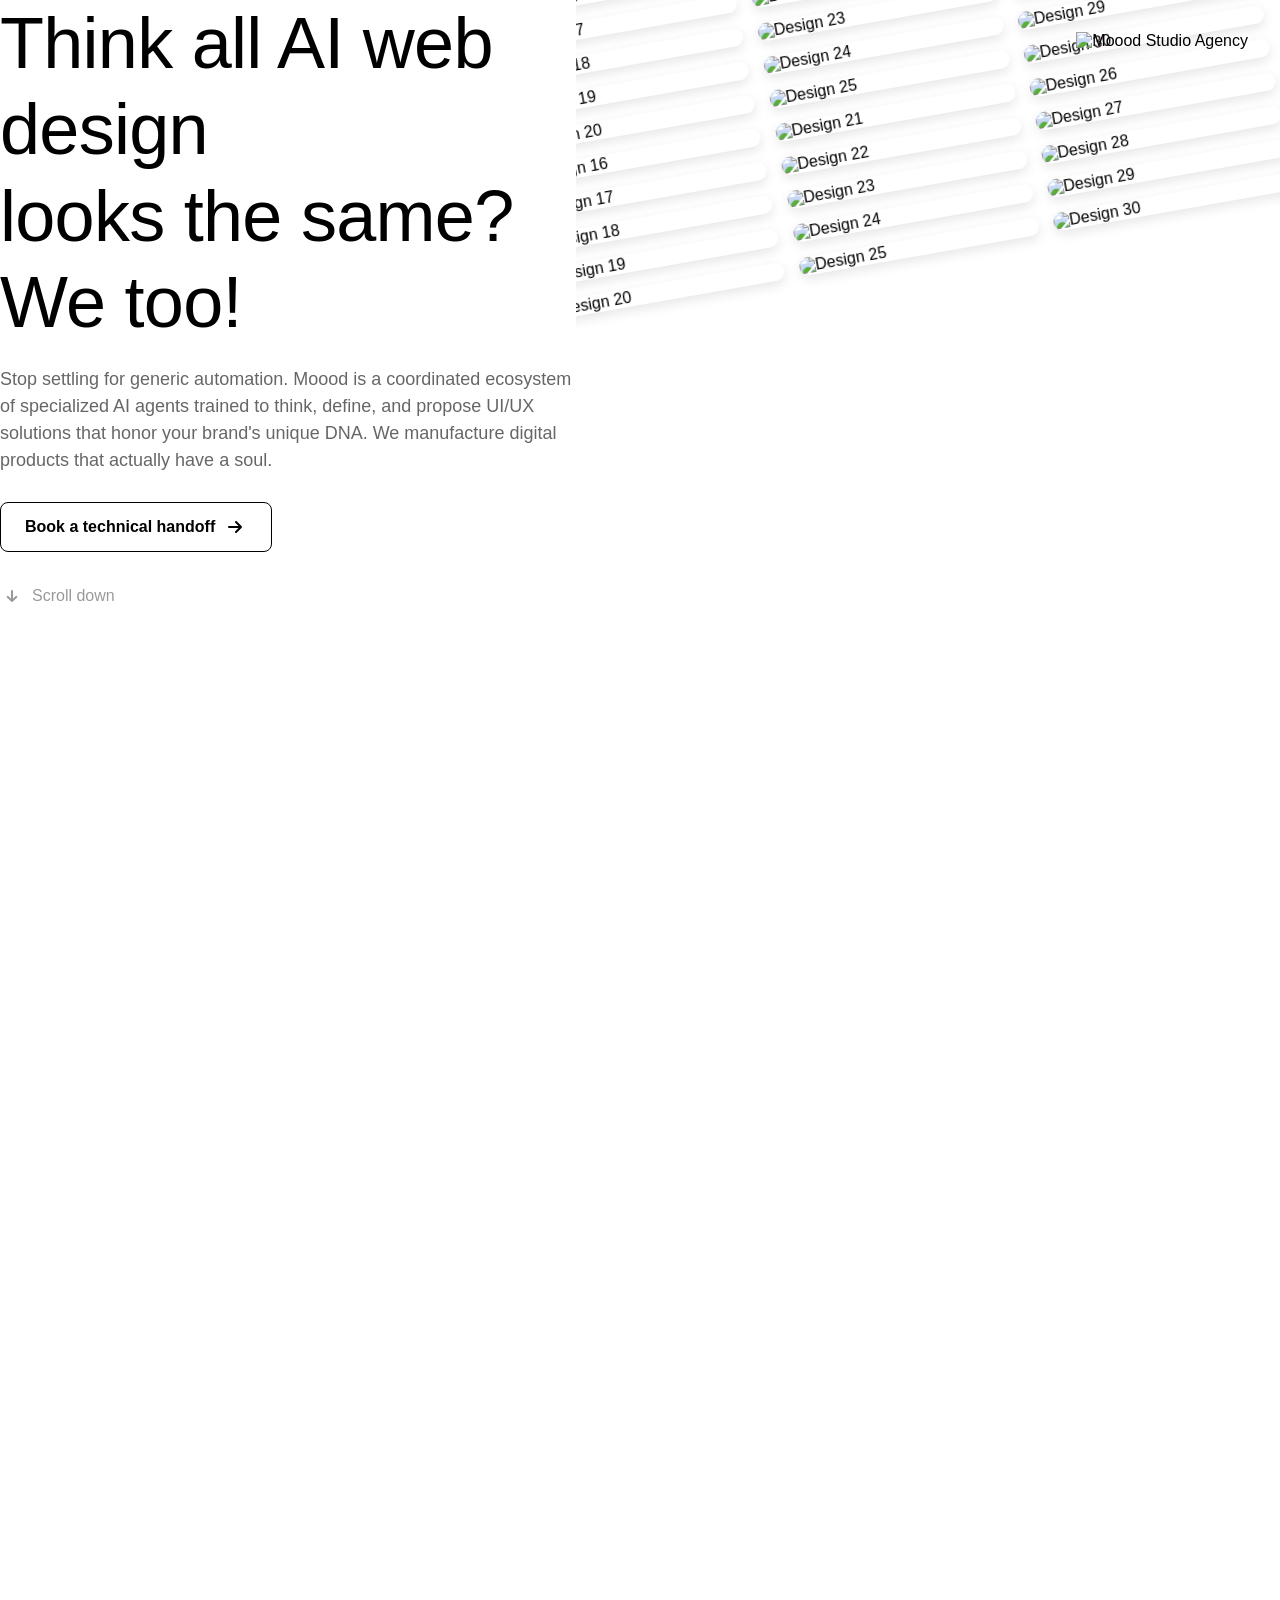
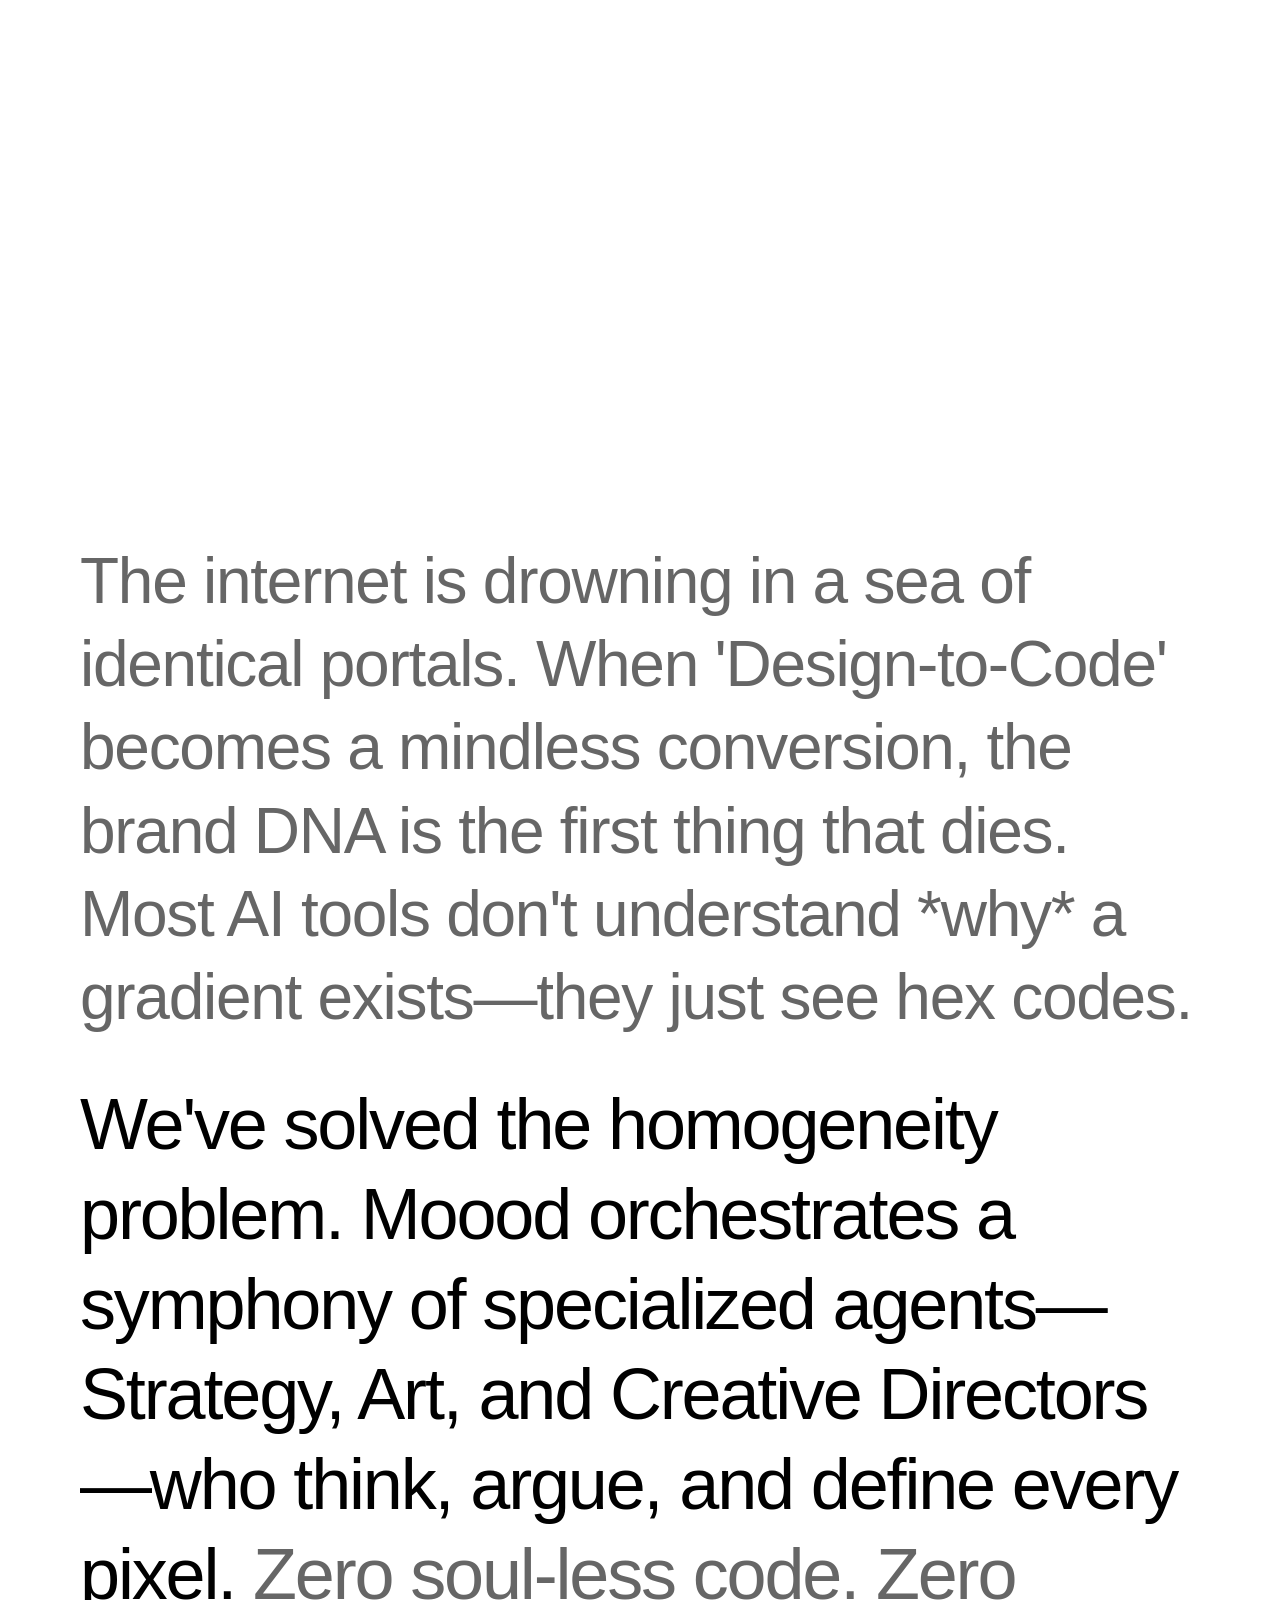
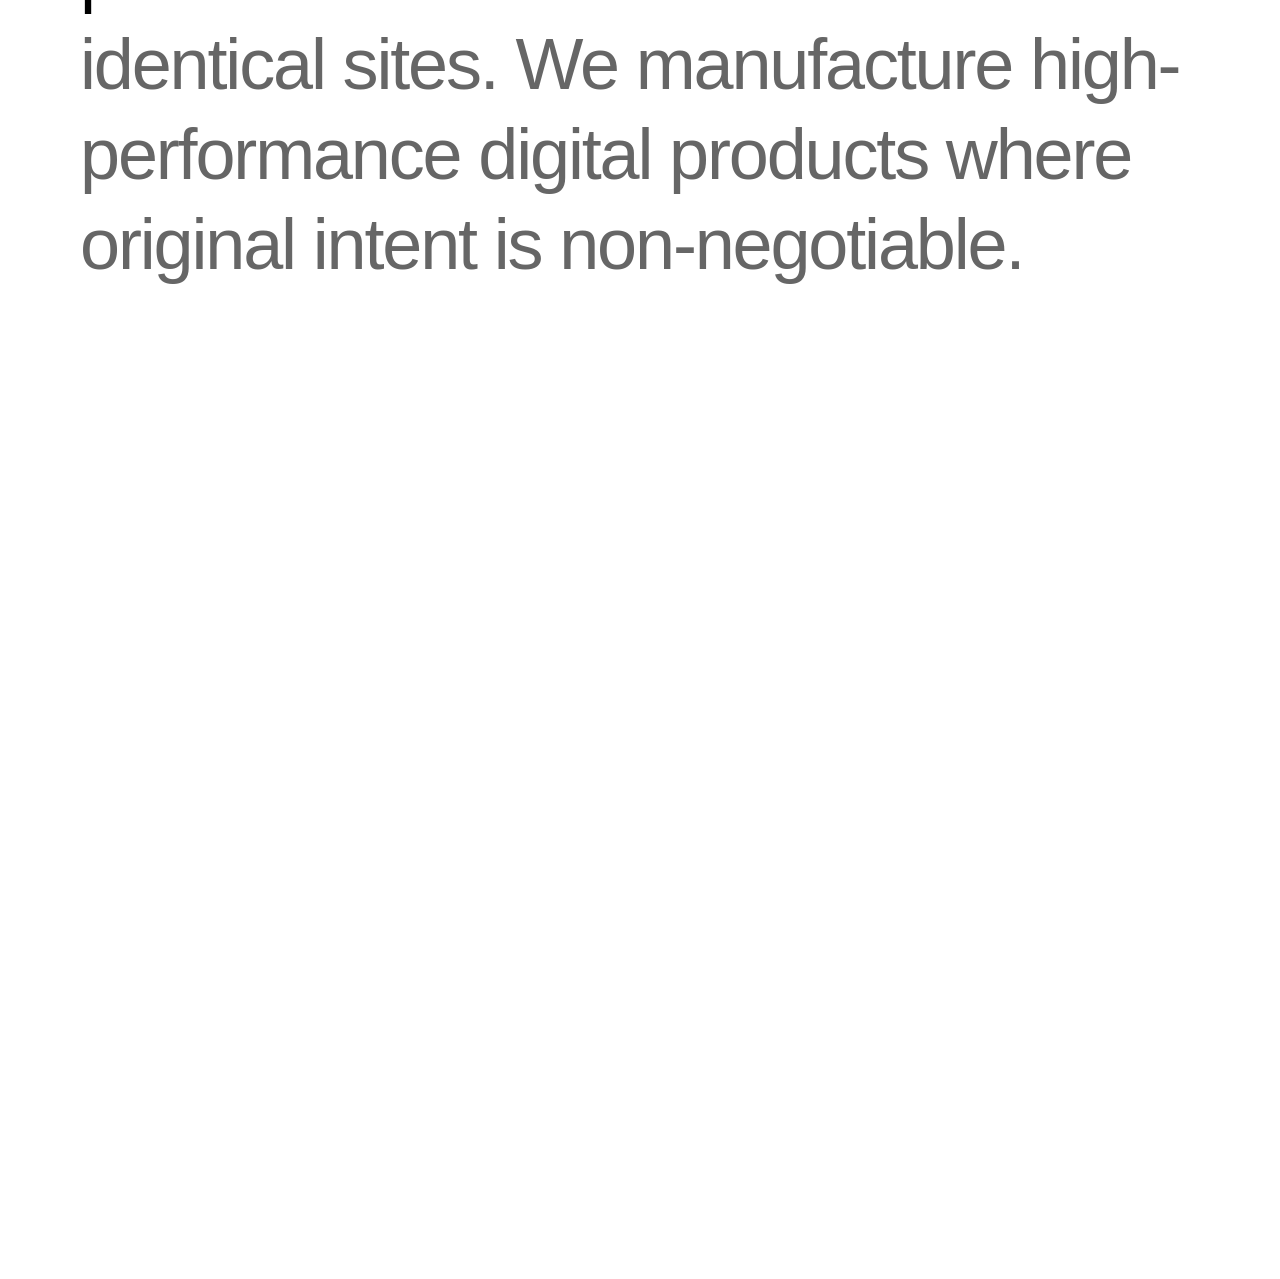
==== index.html @ 8c331377 "feat: implement 'Soul vs Clone' narrative ecosystem across landing and handoff guide" ====
<!DOCTYPE html>
<!-- v1.0.1 -->
<html lang="en">

<head>
    <meta charset="UTF-8">
    <meta name="viewport" content="width=device-width, initial-scale=1.0">
    <title>Moood Studio | Intent-Driven AI Agency & High-Fidelity Manufacturing</title>
    <meta name="description"
        content="Moood is a coordinated ecosystem of AI agents trained to think, define, and propose UI/UX solutions that honor your brand's unique DNA. We manufacture high-performance web products with cognitive precision.">
    <link rel="stylesheet" href="style.css">
    <link rel="stylesheet" href="how-it-works.css">
</head>

<body>
    <div class="hero-container">
        <!-- Left Column: Animated Masonry -->
        <div class="masonry-wrapper">
            <div class="masonry-container" id="masonryContainer">
                <!-- Column 1 - Moves UP -->
                <div class="masonry-column" data-direction="up"><img src="images/masonry/01.webp" alt="Design 1"><img
                        src="images/masonry/02.webp" alt="Design 2"><img src="images/masonry/03.webp"
                        alt="Design 3"><img src="images/masonry/04.webp" alt="Design 4"><img
                        src="images/masonry/05.webp" alt="Design 5"></div>

                <!-- Column 2 - Moves DOWN -->
                <div class="masonry-column" data-direction="down"><img src="images/masonry/06.webp" alt="Design 6"><img
                        src="images/masonry/07.webp" alt="Design 7"><img src="images/masonry/08.webp"
                        alt="Design 8"><img src="images/masonry/09.webp" alt="Design 9"><img
                        src="images/masonry/10.webp" alt="Design 10"></div>

                <!-- Column 3 - Moves UP -->
                <div class="masonry-column" data-direction="up"><img src="images/masonry/11.webp" alt="Design 11"><img
                        src="images/masonry/12.webp" alt="Design 12"><img src="images/masonry/13.webp"
                        alt="Design 13"><img src="images/masonry/14.webp" alt="Design 14"><img
                        src="images/masonry/15.webp" alt="Design 15"></div>

                <!-- Column 4 - Moves DOWN -->
                <div class="masonry-column" data-direction="down"><img src="images/masonry/16.webp" alt="Design 16"><img
                        src="images/masonry/17.webp" alt="Design 17"><img src="images/masonry/18.webp"
                        alt="Design 18"><img src="images/masonry/19.webp" alt="Design 19"><img
                        src="images/masonry/20.webp" alt="Design 20"></div>

                <!-- Column 5 - Moves UP -->
                <div class="masonry-column" data-direction="up"><img src="images/masonry/21.webp" alt="Design 21"><img
                        src="images/masonry/22.webp" alt="Design 22"><img src="images/masonry/23.webp"
                        alt="Design 23"><img src="images/masonry/24.webp" alt="Design 24"><img
                        src="images/masonry/25.webp" alt="Design 25"></div>

                <!-- Column 6 - Moves DOWN -->
                <div class="masonry-column" data-direction="down"><img src="images/masonry/26.webp" alt="Design 26"><img
                        src="images/masonry/27.webp" alt="Design 27"><img src="images/masonry/28.webp"
                        alt="Design 28"><img src="images/masonry/29.webp" alt="Design 29"><img
                        src="images/masonry/30.webp" alt="Design 30"></div>
            </div>

            <!-- White gradient overlay - fades masonry to white as it scrolls down -->
            <div class="masonry-gradient-overlay"></div>
        </div>

        <!-- Right Column: Content -->
        <div class="content-wrapper" id="contentWrapper">
            <div class="content">
                <h1 class="headline">
                    Think all AI web design <br>
                    looks the same? We too!
                </h1>

                <p class="description">
                    Stop settling for generic automation. Moood is a coordinated ecosystem of specialized AI agents
                    trained to think, define, and propose UI/UX solutions that honor your brand's unique DNA.
                    We manufacture digital products that actually have a soul.
                </p>

                <button class="cta-button" onclick="window.location.href='Figma-Technical-Handoff-Guide.html'">
                    Book a technical handoff
                    <svg width="24" height="24" viewBox="0 0 24 24" fill="none" xmlns="http://www.w3.org/2000/svg">
                        <path d="M6 12H18M18 12L13 7M18 12L13 17" stroke="black" stroke-width="2" stroke-linecap="round"
                            stroke-linejoin="round" />
                    </svg>
                </button>

                <div class="scroll-down">
                    <svg width="24" height="24" viewBox="0 0 24 24" fill="none" xmlns="http://www.w3.org/2000/svg">
                        <path d="M16.375 12.8333L12 17M12 17L7.625 12.8333M12 17L12 7" stroke="rgba(0,0,0,0.4)"
                            stroke-width="2" stroke-linecap="round" stroke-linejoin="round" />
                    </svg>
                    <span>Scroll down</span>
                </div>
            </div>
        </div>
    </div>

    <!-- logo in top right corner - Outside hero container to maintain visibility -->
    <!-- logo in top right corner - Outside hero container to maintain visibility -->
    <div class="logo">
        <img src="assets/images/moood-logo.svg" alt="Moood Studio Agency" style="height: 48px;">
    </div>

    <!-- Problem Statement Section -->
    <section class="problem-statement">
        <div class="problem-content">
            <p class="problem-text">
                The internet is drowning in a sea of identical portals. When 'Design-to-Code' becomes a mindless
                conversion, the brand DNA is the first thing that dies. Most AI tools don't understand *why*
                a gradient exists—they just see hex codes.
            </p>

            <div class="solution-text">
                <span class="emphasis-black">We've solved the homogeneity problem.</span>
                <span class="emphasis-black">Moood orchestrates a symphony of specialized agents—Strategy, Art,
                    and Creative Directors—who think, argue, and define every pixel.</span>
                <span class="emphasis-gray">Zero soul-less code. Zero identical sites. We manufacture high-performance
                    digital products where original intent is non-negotiable.</span>
            </div>
        </div>
    </section>



    <!-- Fixed Background Container (CTA + Footer) -->
    <div class="fixed-background">
        <!-- CTA Section -->
        <section class="cta-section">
            <div class="cta-masonry-wrapper">
                <div class="cta-masonry-container" id="ctaMasonryContainer">
                    <!-- Masonry columns (same as before) -->
                    <div class="cta-masonry-column" data-direction="up">
                        <img src="images/masonry/01.webp" alt="Design 1">
                        <img src="images/masonry/02.webp" alt="Design 2">
                        <img src="images/masonry/03.webp" alt="Design 3">
                        <img src="images/masonry/04.webp" alt="Design 4">
                        <img src="images/masonry/05.webp" alt="Design 5">
                        <img src="images/masonry/01.webp" alt="Design 1">
                        <img src="images/masonry/02.webp" alt="Design 2">
                        <img src="images/masonry/03.webp" alt="Design 3">
                        <img src="images/masonry/04.webp" alt="Design 4">
                        <img src="images/masonry/05.webp" alt="Design 5">
                    </div>
                    <div class="cta-masonry-column" data-direction="down">
                        <img src="images/masonry/06.webp" alt="Design 6">
                        <img src="images/masonry/07.webp" alt="Design 7">
                        <img src="images/masonry/08.webp" alt="Design 8">
                        <img src="images/masonry/09.webp" alt="Design 9">
                        <img src="images/masonry/10.webp" alt="Design 10">
                        <img src="images/masonry/06.webp" alt="Design 6">
                        <img src="images/masonry/07.webp" alt="Design 7">
                        <img src="images/masonry/08.webp" alt="Design 8">
                        <img src="images/masonry/09.webp" alt="Design 9">
                        <img src="images/masonry/10.webp" alt="Design 10">
                    </div>
                    <div class="cta-masonry-column" data-direction="up">
                        <img src="images/masonry/11.webp" alt="Design 11">
                        <img src="images/masonry/12.webp" alt="Design 12">
                        <img src="images/masonry/13.webp" alt="Design 13">
                        <img src="images/masonry/14.webp" alt="Design 14">
                        <img src="images/masonry/15.webp" alt="Design 15">
                        <img src="images/masonry/11.webp" alt="Design 11">
                        <img src="images/masonry/12.webp" alt="Design 12">
                        <img src="images/masonry/13.webp" alt="Design 13">
                        <img src="images/masonry/14.webp" alt="Design 14">
                        <img src="images/masonry/15.webp" alt="Design 15">
                    </div>
                    <div class="cta-masonry-column" data-direction="down">
                        <img src="images/masonry/16.webp" alt="Design 16">
                        <img src="images/masonry/17.webp" alt="Design 17">
                        <img src="images/masonry/18.webp" alt="Design 18">
                        <img src="images/masonry/19.webp" alt="Design 19">
                        <img src="images/masonry/20.webp" alt="Design 20">
                    </div>
                    <div class="cta-masonry-column" data-direction="up">
                        <img src="images/masonry/21.webp" alt="Design 21">
                        <img src="images/masonry/22.webp" alt="Design 22">
                        <img src="images/masonry/23.webp" alt="Design 23">
                        <img src="images/masonry/24.webp" alt="Design 24">
                        <img src="images/masonry/25.webp" alt="Design 25">
                    </div>
                    <div class="cta-masonry-column" data-direction="down">
                        <img src="images/masonry/26.webp" alt="Design 26">
                        <img src="images/masonry/27.webp" alt="Design 27">
                        <img src="images/masonry/28.webp" alt="Design 28">
                        <img src="images/masonry/29.webp" alt="Design 29">
                        <img src="images/masonry/30.webp" alt="Design 30">
                    </div>
                </div>
            </div>

            <!-- Centered CTA Content -->
            <div class="cta-content">
                <h2 class="cta-headline">Ready to give your brand a digital soul?</h2>
                <button class="cta-button" onclick="window.location.href='Figma-Technical-Handoff-Guide.html'">
                    Book a technical handoff
                    <svg width="24" height="24" viewBox="0 0 24 24" fill="none" xmlns="http://www.w3.org/2000/svg">
                        <path d="M6 12H18M18 12L13 7M18 12L13 17" stroke="black" stroke-width="2" stroke-linecap="round"
                            stroke-linejoin="round" />
                    </svg>
                </button>
            </div>

            <!-- Copyright and Disclaimer at bottom of CTA section -->
            <div class="cta-footer-text">
                <p class="cta-copyright">Moood Studio Agency® 2026 All Rights Reserved</p>
                <p class="cta-disclaimer">
                    Moood Studio Agency is a technological partner specializing in automated digital handoffs and
                    AI-driven development.
                    The visual content showcased in this masonry section serves as an aesthetic reference of our
                    high-fidelity standards.
                    Moood Studio does not claim ownership of all external visual assets; all rights belong to their
                    original creators.
                </p>
            </div>
        </section>
    </div>

    <script src="script.js"></script>
    <script src="how-it-works.js"></script>
</body>

</html>
---- style.css ----
* {
    margin: 0;
    padding: 0;
    box-sizing: border-box;
}

body {
    font-family: 'Helvetica Neue', Helvetica, Arial, sans-serif;
    overflow-x: hidden;
    background: #fff;
    color: #000;
    padding-bottom: 100vh;
    /* Space for CTA section to be revealed */
}

/* Hero Container */
.hero-container {
    min-height: calc(100vh + 1000px);
    /* 100vh (masonry height) + 1000px (phases scroll distance) */
    position: relative;
    background: #fff;
    z-index: 4;
    /* Above masonry and content */
}

/* Masonry Wrapper - Full width background */
.masonry-wrapper {
    position: fixed;
    left: 0;
    top: 0;
    width: 100%;
    height: 200vh;
    overflow: hidden;
    z-index: 1;
    /* Below content */
}

/* Masonry Container - Centered with 2D rotation */
.masonry-container {
    position: absolute;
    left: 50%;
    top: 50%;
    width: 120%;
    transform: translate(-50%, -50%) rotate(-10deg);
    /* -10deg rotation on Z axis - will animate to 0deg on scroll */
    display: flex;
    gap: 16px;
    height: 120%;
    transition: transform 0.1s linear;
    will-change: transform;
    transform-style: preserve-3d;
}

/* Gradient Overlay - Fades masonry to white */
.masonry-gradient-overlay {
    position: absolute;
    left: 0;
    top: 0;
    width: 100%;
    height: 100%;
    background: linear-gradient(to bottom,
            rgba(255, 255, 255, 0) 0%,
            rgba(255, 255, 255, 0) 25%,
            rgba(255, 255, 255, 0.5) 40%,
            rgba(255, 255, 255, 0.9) 50%,
            rgba(255, 255, 255, 1) 60%,
            rgba(255, 255, 255, 1) 100%);
    opacity: 1;
    pointer-events: none;
    z-index: 2;
}









/* Individual Masonry Columns */
.masonry-column {
    display: flex;
    flex-direction: column;
    flex: 1;
    animation-duration: 60s;
    animation-timing-function: linear;
    animation-iteration-count: infinite;
    will-change: transform;
    backface-visibility: hidden;
}

/* Alternate animation directions */
.masonry-column[data-direction="up"] {
    animation-name: scrollUp;
}

.masonry-column[data-direction="down"] {
    animation-name: scrollDown;
}

/* Images in columns */
.masonry-column img {
    width: 100%;
    height: auto;
    border-radius: 12px;
    object-fit: cover;
    display: block;
    box-shadow: 0 4px 12px rgba(0, 0, 0, 0.1);
    margin-bottom: 16px;
}

/* Scroll animations */
@keyframes scrollUp {
    from {
        transform: translate3d(0, -33.33333333%, 0);
    }

    to {
        transform: translate3d(0, -66.66666667%, 0);
    }
}

@keyframes scrollDown {
    from {
        transform: translate3d(0, -66.66666667%, 0);
    }

    to {
        transform: translate3d(0, -33.33333333%, 0);
    }
}

/* Content Wrapper - Overlay on top of masonry */
.content-wrapper {
    position: fixed;
    right: 0;
    top: 0;
    width: 45%;
    height: 100vh;
    z-index: 2;
    background: #fff;
    transition: none;
    will-change: width, opacity;
    overflow: hidden;
}

/* Content - Fixed to viewport, clipped by JavaScript */
.content {
    position: fixed;
    left: calc(55% + 50px);
    /* 55% is where container starts (100% - 45%), then 50px from that edge */
    bottom: 50px;
    width: 480px;
    /* Fixed width - will be clipped by clip-path */
    z-index: 3;
    /* Above the container */
}

/* Logo in top right corner */
.logo {
    position: fixed;
    top: 32px;
    right: 32px;
    z-index: 9999;
    /* Always visible above all content */
    color: #000;
}

.headline {
    font-size: 72px;
    font-weight: 400;
    line-height: 1.2;
    margin-bottom: 20px;
    letter-spacing: -0.01em;
    color: #000;
}

.description {
    font-size: 18px;
    line-height: 1.5;
    color: rgba(0, 0, 0, 0.6);
    margin-bottom: 28px;
    font-weight: 400;
}

.cta-button {
    display: inline-flex;
    align-items: center;
    gap: 8px;
    padding: 12px 24px;
    font-size: 16px;
    font-weight: 700;
    color: #000;
    background: transparent;
    border: 1.5px solid #000;
    border-radius: 8px;
    cursor: pointer;
    transition: all 0.3s ease;
}

.cta-button:hover {
    background: #000;
    color: #fff;
    transform: translateY(-1px);
}

.cta-button:hover svg path {
    stroke: #fff;
}

.scroll-down {
    display: flex;
    align-items: center;
    gap: 8px;
    margin-top: 32px;
    color: rgba(0, 0, 0, 0.4);
    font-size: 16px;
    font-weight: 400;
}

.scroll-down svg {
    display: block;
}

/* Section 2: How it Works */
.how-it-works {
    position: relative;
    padding: 120px 0;
    padding-top: 160px;
    /* Extra top padding for logo clearance */
    background: #fff;
    z-index: 50;
    /* Above hero and masonry, below logo */
}

.section-container {
    max-width: 1400px;
    width: 100%;
    margin: 0 auto;
    padding: 0 40px;
    text-align: center;
}

.section-title {
    font-size: 40px;
    font-weight: 500;
    margin-bottom: 48px;
    letter-spacing: -0.01em;
}

/* ===== PROBLEM STATEMENT SECTION ===== */
.problem-statement {
    padding: 60px 80px 90px;
    padding-top: 240px;
    /* Increased from 120px to give more space from Scroll Down */
    /* Extra top padding for logo clearance */
    background: #fff;
    display: flex;
    justify-content: center;
    align-items: center;
    position: relative;
    z-index: 50;
    /* Above hero and masonry, below logo */
    min-height: 100vh;
}

.problem-content {
    max-width: 1400px;
    width: 100%;
    text-align: left;
}

.problem-text {
    font-size: 64px;
    line-height: 1.3;
    color: #666;
    margin: 0 0 40px 0;
    /* Reduced from 80px */
    font-weight: 400;
    letter-spacing: -0.02em;
}

.solution-text {
    font-size: 72px;
    line-height: 1.25;
    color: #000;
    margin: 0;
    font-weight: 400;
    letter-spacing: -0.03em;
}

.emphasis-black {
    color: #000;
    margin-top: 40px;
    /* Controlled vertical break */
    margin-bottom: 0px;
    /* Removed extra spacing */
}

.emphasis-gray {
    color: #666;
    margin-top: 40px;
    /* Consistent vertical break */
    margin-bottom: 0;
}

/* ===== HOW IT WORKS SECTION ===== */
.video-placeholder {
    width: 100%;
    aspect-ratio: 16 / 9;
    background: #F5F5F5;
    border-radius: 16px;
    display: flex;
    align-items: center;
    justify-content: center;
    margin-bottom: 60px;
    cursor: pointer;
    transition: transform 0.3s ease;
    border: none;
}

.video-placeholder:hover {
    transform: scale(1.01);
}

.play-button svg {
    opacity: 0.6;
    transition: opacity 0.3s ease;
}

.video-placeholder:hover .play-button svg {
    opacity: 0.8;
}

/* New Testimonials Layout */
.testimonials-grid {
    display: grid;
    grid-template-columns: 280px 1fr;
    gap: 40px;
    margin-bottom: 80px;
    align-items: center;
}

/* Left side: 3 small images stacked */
.testimonials-images {
    display: flex;
    flex-direction: column;
    gap: 16px;
}

.testimonial-image {
    width: 100%;
    aspect-ratio: 1;
    border-radius: 12px;
    object-fit: cover;
}

/* Right side: Large testimonial card */
.testimonial-card {
    padding: 48px;
    background: #FAFAFA;
    border-radius: 16px;
    display: flex;
    flex-direction: column;
    justify-content: space-between;
    min-height: 320px;
    position: relative;
}

.quote {
    font-size: 22px;
    line-height: 1.5;
    color: #000;
    margin-bottom: 32px;
    font-style: normal;
    font-weight: 400;
}

.user-info {
    display: flex;
    flex-direction: column;
    gap: 4px;
}

.name {
    font-weight: 600;
    font-size: 16px;
    color: #000;
}

.role {
    font-size: 14px;
    color: rgba(0, 0, 0, 0.5);
    font-weight: 400;
}

/* Navigation arrows */
.testimonial-nav {
    display: flex;
    gap: 12px;
    margin-top: 24px;
}

.nav-arrow {
    width: 40px;
    height: 40px;
    border: 1.5px solid #000;
    border-radius: 8px;
    background: transparent;
    cursor: pointer;
    display: flex;
    align-items: center;
    justify-content: center;
    transition: all 0.3s ease;
}

.nav-arrow:hover {
    background: #000;
}

.nav-arrow:hover svg path {
    stroke: #fff;
}

.final-cta {
    margin-top: 40px;
}

.final-cta-heading {
    font-size: 40px;
    font-weight: 500;
    margin-bottom: 28px;
    letter-spacing: -0.01em;
    line-height: 1.2;
}

/* ===== FIXED BACKGROUND CONTAINER (CTA ONLY) ===== */
.fixed-background {
    position: fixed;
    bottom: 0;
    left: 0;
    width: 100%;
    height: 100vh;
    /* Only CTA section */
    z-index: 0;
    /* Behind everything */
}


/* ===== CTA SECTION ===== */
.cta-section {
    position: absolute;
    top: 0;
    left: 0;
    width: 100vw;
    height: 100vh;
    overflow: hidden;
    display: flex;
    align-items: center;
    justify-content: center;
    z-index: 2;
    background: rgba(255, 255, 255, 0.95);
    /* Semi-transparent white background */
}

/* CTA Masonry Wrapper - Full screen background */
.cta-masonry-wrapper {
    position: absolute;
    left: 0;
    top: 0;
    width: 100%;
    height: 100%;
    overflow: hidden;
    z-index: 1;
}

/* CTA Masonry Container - No rotation, completely vertical */
.cta-masonry-container {
    position: absolute;
    left: 50%;
    top: 50%;
    width: 100%;
    transform: translate(-50%, -50%);
    /* No rotation - completely vertical */
    display: flex;
    gap: 16px;
    height: 120%;
}

/* CTA Masonry Columns */
.cta-masonry-column {
    display: flex;
    flex-direction: column;
    flex: 1;
    min-width: 200px;
    animation-duration: 40s;
    animation-timing-function: linear;
    animation-iteration-count: infinite;
}

/* Alternate animation directions */
.cta-masonry-column[data-direction="up"] {
    animation-name: scrollUp;
}

.cta-masonry-column[data-direction="down"] {
    animation-name: scrollDown;
}

/* CTA Masonry Images - 10% opacity */
.cta-masonry-column img {
    width: 100%;
    height: auto;
    border-radius: 12px;
    object-fit: cover;
    display: block;
    box-shadow: 0 4px 12px rgba(0, 0, 0, 0.1);
    opacity: 0.1;
    margin-bottom: 16px;
}

/* CTA Content - Centered */
.cta-content {
    position: relative;
    z-index: 2;
    text-align: center;
    max-width: 1100px;
    /* Increased from 900px */
    padding: 0 40px;
}

/* CTA Headline - Same size as main hero headline */
.cta-headline {
    font-size: 72px;
    font-weight: 400;
    line-height: 1.2;
    margin-bottom: 40px;
    letter-spacing: -0.01em;
    color: #000;
}

/* CTA Button - White background */
.cta-content .cta-button {
    background: #FFF;
    white-space: nowrap;
    /* Ensure label is always one line */
}

/* CTA Button Hover - Same as hero button */
.cta-content .cta-button:hover {
    background: #000;
    color: #fff;
    transform: translateY(-1px);
}

.cta-content .cta-button:hover svg path {
    stroke: #fff;
}

/* CTA Footer Text - Copyright and Disclaimer at bottom */
.cta-footer-text {
    position: absolute;
    bottom: 30px;
    left: 50%;
    transform: translateX(-50%);
    text-align: center;
    max-width: 800px;
    padding: 0 40px;
    z-index: 3;
}

.cta-copyright {
    font-size: 12px;
    font-weight: 600;
    color: rgba(0, 0, 0, 0.6);
    margin-bottom: 8px;
}

.cta-disclaimer {
    font-size: 12px;
    line-height: 1.5;
    color: rgba(0, 0, 0, 0.4);
    margin: 0;
}

/* Footer Section - In normal document flow */
.footer {
    position: relative;
    width: 100%;
    background: #fff;
    border-top: 1px solid rgba(0, 0, 0, 0.08);
    padding: 80px 0;
    z-index: 5;
    /* Above fixed background */
}

.footer-container {
    max-width: 1400px;
    margin: 0 auto;
    padding: 0 40px;
    display: grid;
    grid-template-columns: 1fr 1fr;
    gap: 80px;
    align-items: center;
}

/* Large Viiibe! text logo on left */
.footer-logo-text {
    font-size: 120px;
    font-weight: 300;
    color: #F0F0F0;
    line-height: 1;
    letter-spacing: -0.02em;
}

.footer-content {
    display: flex;
    flex-direction: column;
    gap: 16px;
    text-align: left;
}

.footer-copyright {
    font-size: 14px;
    font-weight: 600;
    color: #000;
    letter-spacing: 0.02em;
}

.footer-disclaimer {
    font-size: 11px;
    line-height: 1.6;
    color: rgba(0, 0, 0, 0.5);
    font-weight: 400;
}

/* Responsive adjustments */
@media (max-width: 1024px) {
    .testimonials-grid {
        grid-template-columns: 1fr;
        gap: 32px;
    }

    .testimonials-images {
        flex-direction: row;
        gap: 12px;
    }

    .testimonial-image {
        width: calc(33.333% - 8px);
    }

    .section-title {
        font-size: 32px;
    }

    .footer-container {
        grid-template-columns: 1fr;
        gap: 40px;
    }

    .footer-logo-text {
        font-size: 80px;
        text-align: center;
    }

    .footer-content {
        text-align: center;
    }
}

@media (max-width: 768px) {
    body {
        padding-bottom: 0;
    }

    .hero-container {
        height: 100dvh;
        min-height: 0 !important;
        display: flex;
        flex-direction: column;
        overflow: hidden;
    }

    .masonry-wrapper {
        position: relative;
        height: 55dvh;
        width: 100%;
        flex-shrink: 0;
    }

    .masonry-gradient-overlay {
        background: linear-gradient(to bottom,
                rgba(255, 255, 255, 0) 0%,
                rgba(255, 255, 255, 0) 40%,
                rgba(255, 255, 255, 0.7) 70%,
                rgba(255, 255, 255, 1) 90%);
    }

    .masonry-container {
        width: 130%;
        gap: 8px;
        transform: translate(-50%, -50%) rotate(0deg) !important;
    }

    .masonry-column {
        min-width: 80px;
        gap: 8px;
    }

    .content-wrapper {
        position: relative;
        width: 100%;
        height: auto;
        flex: 1;
        padding: 24px;
        background: #fff;
        display: flex;
        flex-direction: column;
        justify-content: center;
        align-items: center;
    }

    .content {
        position: relative;
        left: 0;
        bottom: 0;
        width: 100%;
        text-align: center;
    }

    .headline {
        font-size: 32px;
        line-height: 1.1;
        margin-bottom: 12px;
        font-weight: 500;
        letter-spacing: -0.02em;
    }

    .description {
        font-size: 16px;
        line-height: 1.4;
        margin-bottom: 24px;
        color: rgba(0, 0, 0, 0.7);
    }

    .logo {
        top: 20px;
        right: 20px;
    }

    .logo svg {
        width: 32px;
        height: 25px;
    }

    .problem-statement {
        padding: 80px 24px 60px;
        /* Increased from 20px to give more space from Scroll Down on mobile */
        min-height: auto;
        text-align: left;
    }

    .problem-text {
        font-size: 22px;
        line-height: 1.4;
        margin-bottom: 32px;
        color: rgba(0, 0, 0, 0.6);
        max-width: 100%;
    }

    .solution-text {
        font-size: 24px;
        line-height: 1.3;
        text-align: left;
        font-weight: 500;
    }

    .emphasis-black {
        display: block;
        margin-top: 24px;
        /* Reduced for mobile */
        color: #000;
        font-weight: 500;
    }

    .emphasis-gray {
        display: block;
        margin-top: 24px;
        /* Reduced for mobile */
        color: rgba(0, 0, 0, 0.4);
    }

    .how-it-works {
        padding: 40px 0;
        overflow: hidden;
    }

    .carousel-item-caption {
        font-size: 14px;
        padding: 0 20px;
    }

    .fixed-background {
        position: relative;
        height: auto;
    }

    .cta-section {
        position: relative;
        width: 100%;
        height: auto;
        padding: 100px 24px;
        min-height: 100vh;
        /* Ensure enough height to see everything */
        display: flex;
        flex-direction: column;
        align-items: center;
        justify-content: center;
        overflow: hidden;
        /* Prevent masonry overflow */
    }

    .cta-headline {
        font-size: 36px;
        margin-bottom: 32px;
    }

    .cta-footer-text {
        position: relative;
        bottom: auto;
        left: auto;
        transform: none;
        margin: 80px auto 40px;
        /* Space above and bottom margin */
        width: 100%;
        max-width: 100%;
        padding: 0;
        text-align: center;
    }

    .footer-logo-text {
        font-size: 48px;
    }

    .scroll-down {
        display: flex;
        justify-content: center;
        align-items: center;
        gap: 8px;
        margin-top: auto;
        padding-top: 24px;
        font-size: 12px;
        color: rgba(0, 0, 0, 0.4);
    }

    .cta-masonry-container {
        width: 130%;
        height: 100%;
        gap: 8px;
    }

    .cta-masonry-column {
        min-width: 80px;
        gap: 8px;
    }

    .cta-masonry-column img {
        margin-bottom: 8px;
    }
}
---- how-it-works.css ----
/* How It Works Section Styles */

/* Section title */
.how-it-works .section-title {
    text-align: center;
    margin-bottom: 20px;
}

/* Container for the carousel */
.how-it-works-container {
    position: relative;
    padding: 60px 50px;
    overflow-x: hidden;
}

/* Wrapper for carousel */
.sticky-wrapper {
    display: flex;
    flex-direction: column;
    align-items: center;
    justify-content: center;
    gap: 0px;
}

/* Animation canvas */
.animation-canvas {
    position: relative;
    width: 100%;
    height: 720px;
    display: flex;
    align-items: center;
    justify-content: center;
}

/* Carousel viewport - shows limited items */
.carousel-viewport {
    width: 100%;
    max-width: 2400px;
    height: auto;
    overflow: visible;
    position: relative;
    opacity: 0;
    transition: opacity 0.3s ease;
}

.carousel-viewport.active {
    opacity: 1;
}

/* Carousel track - holds all items */
.carousel-track {
    display: flex;
    gap: 96px;
    transition: transform 0.5s ease;
}

/* Carousel item wrapper */
.carousel-item-wrapper {
    display: flex;
    flex-direction: column;
    align-items: center;
    flex-shrink: 0;
    height: 100%;
    width: 620px;
    /* Match image width */
}

/* Carousel items */
.carousel-item {
    width: 620px;
    height: 694px;
    flex-shrink: 0;
    background-size: cover;
    background-position: center;
    border-radius: 12px;
    transition: all 0.5s ease;
    box-shadow: 0 20px 40px rgba(0, 0, 0, 0.08);
    image-rendering: -webkit-optimize-contrast;
    image-rendering: crisp-edges;
    backface-visibility: hidden;
    -webkit-font-smoothing: subpixel-antialiased;
    opacity: 0.3;
    /* Default: 30% opacity */
}

/* Arc effect - center rises, sides drop */
.carousel-item-wrapper {
    transition: transform 0.5s ease;
}

/* Center item - highest point of arc */
.carousel-item-wrapper.center {
    transform: translateY(-100px);
}

/* Items at distance 1 from center */
.carousel-item-wrapper.distance-1 {
    transform: translateY(-40px);
}

/* Items at distance 2 from center */
.carousel-item-wrapper.distance-2 {
    transform: translateY(40px);
}

/* Items at distance 3+ from center */
.carousel-item-wrapper.distance-3 {
    transform: translateY(80px);
}

.carousel-item-info {
    text-align: center;
    width: 620px;
    max-width: 100%;
    margin-top: 48px;
    opacity: 0;
    transition: opacity 0.4s ease 0.2s;
}

.carousel-item-title {
    font-size: 24px;
    font-weight: 700;
    color: #000;
    margin-bottom: 8px;
    letter-spacing: -0.01em;
}

.carousel-item-description {
    font-size: 16px;
    line-height: 1.5;
    color: rgba(0, 0, 0, 0.6);
    font-weight: 400;
}

/* Center item (focused) - full opacity and visible info */
.carousel-item-wrapper.center .carousel-item {
    opacity: 1;
    transform: scale(1);
}

.carousel-item-wrapper.center .carousel-item-info {
    opacity: 1;
}

/* Side items - low opacity, no info */
.carousel-item-wrapper:not(.center) .carousel-item {
    opacity: 0.3;
}

.carousel-item-wrapper:not(.center) .carousel-item-info {
    opacity: 0;
}

.carousel-item-wrapper:nth-child(1) .carousel-item {
    background-image: url('images/carrusel_images/01.png');
}

.carousel-item-wrapper:nth-child(2) .carousel-item {
    background-image: url('images/carrusel_images/02.png');
}

.carousel-item-wrapper:nth-child(3) .carousel-item {
    background-image: url('images/carrusel_images/03.png');
}

.carousel-item-wrapper:nth-child(4) .carousel-item {
    background-image: url('images/carrusel_images/04.png');
}

.carousel-item-wrapper:nth-child(5) .carousel-item {
    background-image: url('images/carrusel_images/05.png');
}

.carousel-item-wrapper:nth-child(6) .carousel-item {
    background-image: url('images/carrusel_images/06.png');
}

.carousel-item-wrapper:nth-child(7) .carousel-item {
    background-image: url('images/carrusel_images/07.png');
}

.carousel-item-wrapper:nth-child(8) .carousel-item {
    background-image: url('images/carrusel_images/08.png');
}

/* Navigation arrows - centered below carousel */
.carousel-navigation {
    position: relative;
    z-index: 100;
    display: flex;
    gap: 16px;
    align-items: center;
    justify-content: center;
    opacity: 0;
    transition: opacity 0.3s ease;
    margin-top: 64px;
}

.carousel-navigation.active {
    opacity: 1;
}

.nav-arrow {
    width: 60px;
    height: 60px;
    background: transparent;
    border: none;
    border-radius: 50%;
    cursor: pointer;
    display: flex;
    align-items: center;
    justify-content: center;
    transition: all 0.3s ease;
    padding: 0;
}

.nav-arrow svg {
    width: 60px;
    height: 60px;
    pointer-events: none;
}

.nav-arrow:hover {
    background: black;
}

.nav-arrow:hover svg circle {
    stroke: white;
    stroke-opacity: 1;
}

.nav-arrow:hover svg path {
    stroke: white;
    stroke-width: 2;
}

.nav-arrow:disabled {
    opacity: 0.3;
    cursor: not-allowed;
}

.nav-arrow:disabled:hover svg circle {
    stroke-opacity: 0.3;
}

.nav-arrow:disabled:hover svg path {
    stroke-width: 1.6;
}

/* Responsive adjustments for carousel */
@media (max-width: 1024px) {
    .carousel-item {
        width: 540px;
        height: 605px;
    }

    .animation-canvas {
        height: 620px;
    }

    .carousel-item-wrapper.center {
        transform: translateY(-70px);
    }
}

@media (max-width: 768px) {
    .how-it-works-container {
        padding: 40px 0px;
        overflow-x: hidden;
    }

    .carousel-track {
        gap: 24px;
    }

    .animation-canvas {
        height: 400px;
    }

    .carousel-item {
        width: 260px;
        height: 291px;
    }

    .carousel-item-wrapper.center {
        transform: translateY(-30px);
    }

    .carousel-item-wrapper.distance-1 {
        transform: translateY(-10px);
    }

    .carousel-item-wrapper.distance-2 {
        transform: translateY(20px);
    }

    .carousel-item-wrapper.distance-3 {
        transform: translateY(40px);
    }

    .nav-arrow {
        width: 48px;
        height: 48px;
    }

    .nav-arrow svg {
        width: 48px;
        height: 48px;
    }

    .carousel-navigation {
        margin-top: 60px;
    }

    .carousel-item-wrapper {
        width: 260px;
    }

    .carousel-item-info {
        width: 100%;
        /* Fill the 260px wrapper */
        max-width: 260px;
        margin-top: 32px;
        padding: 0;
        box-sizing: border-box;
    }

    .carousel-item-title {
        font-size: 18px;
        margin-bottom: 4px;
    }

    .carousel-item-description {
        font-size: 13px;
        line-height: 1.4;
    }
}
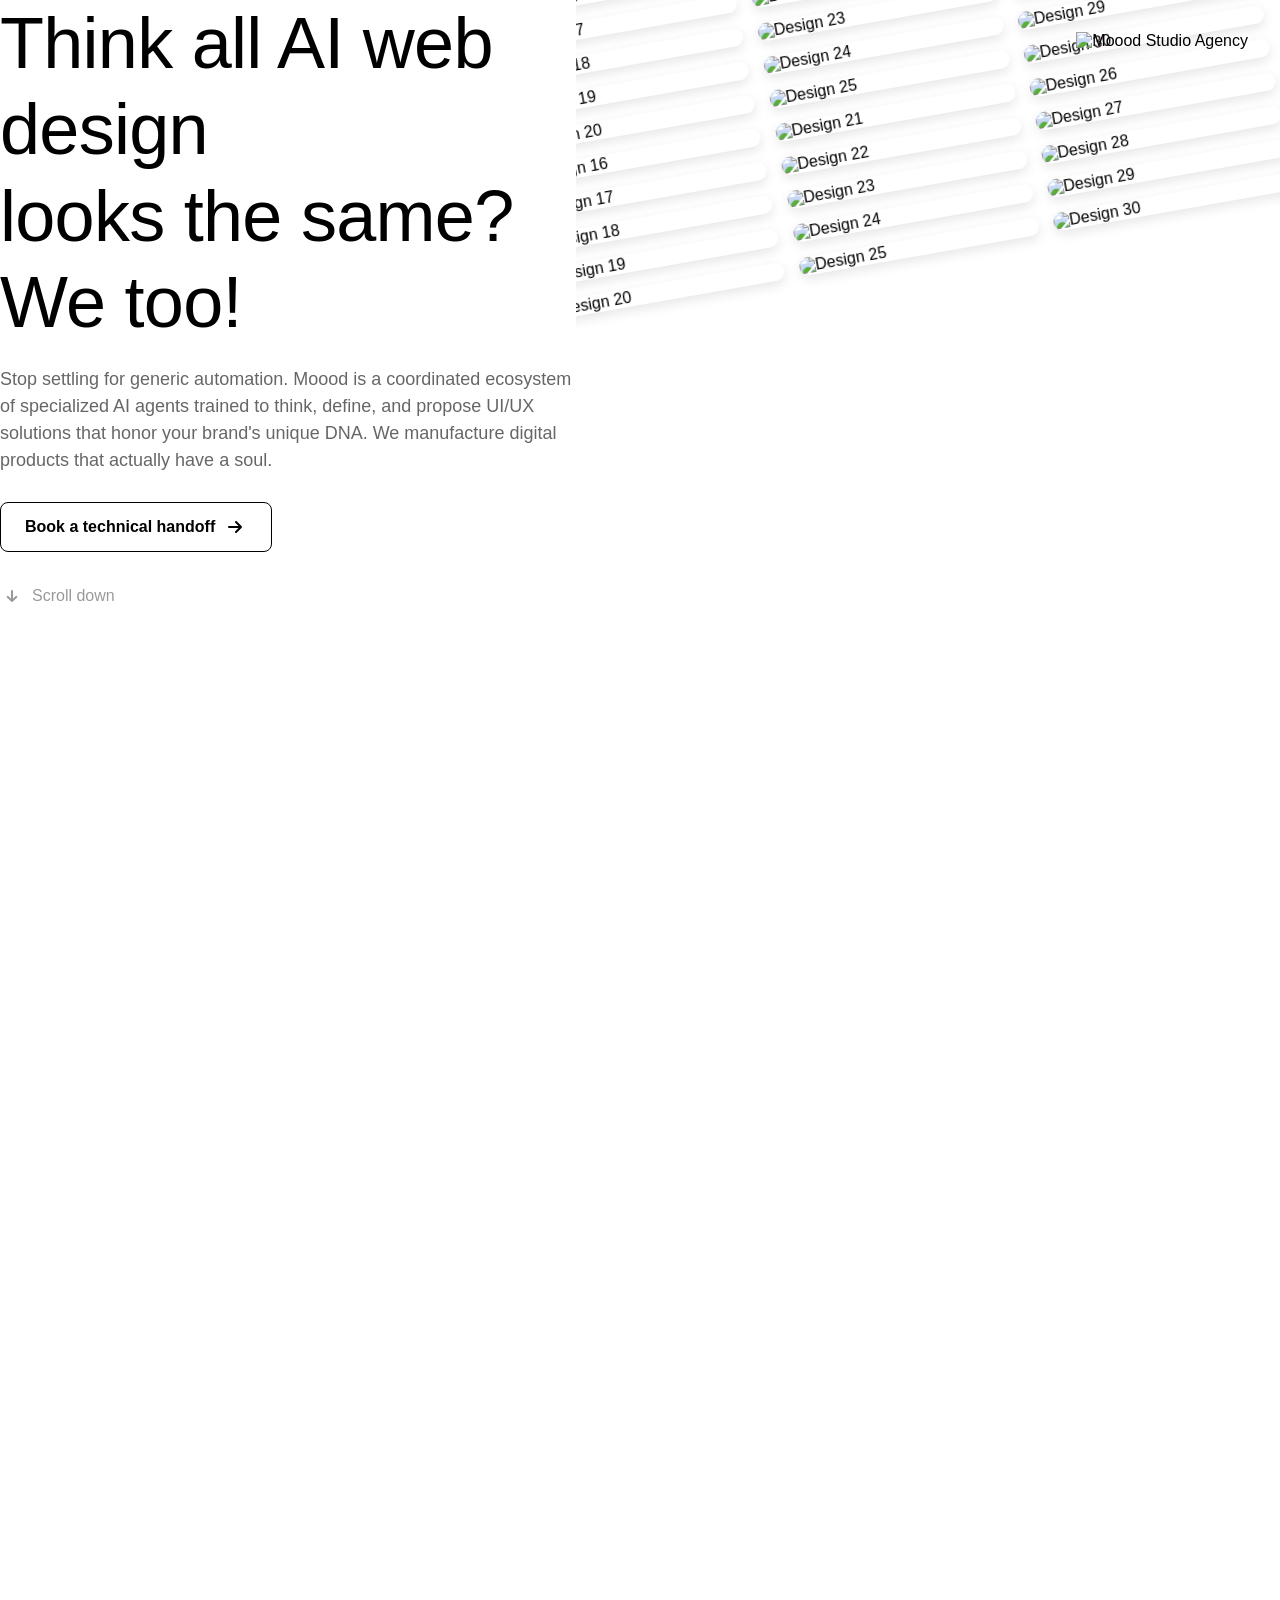
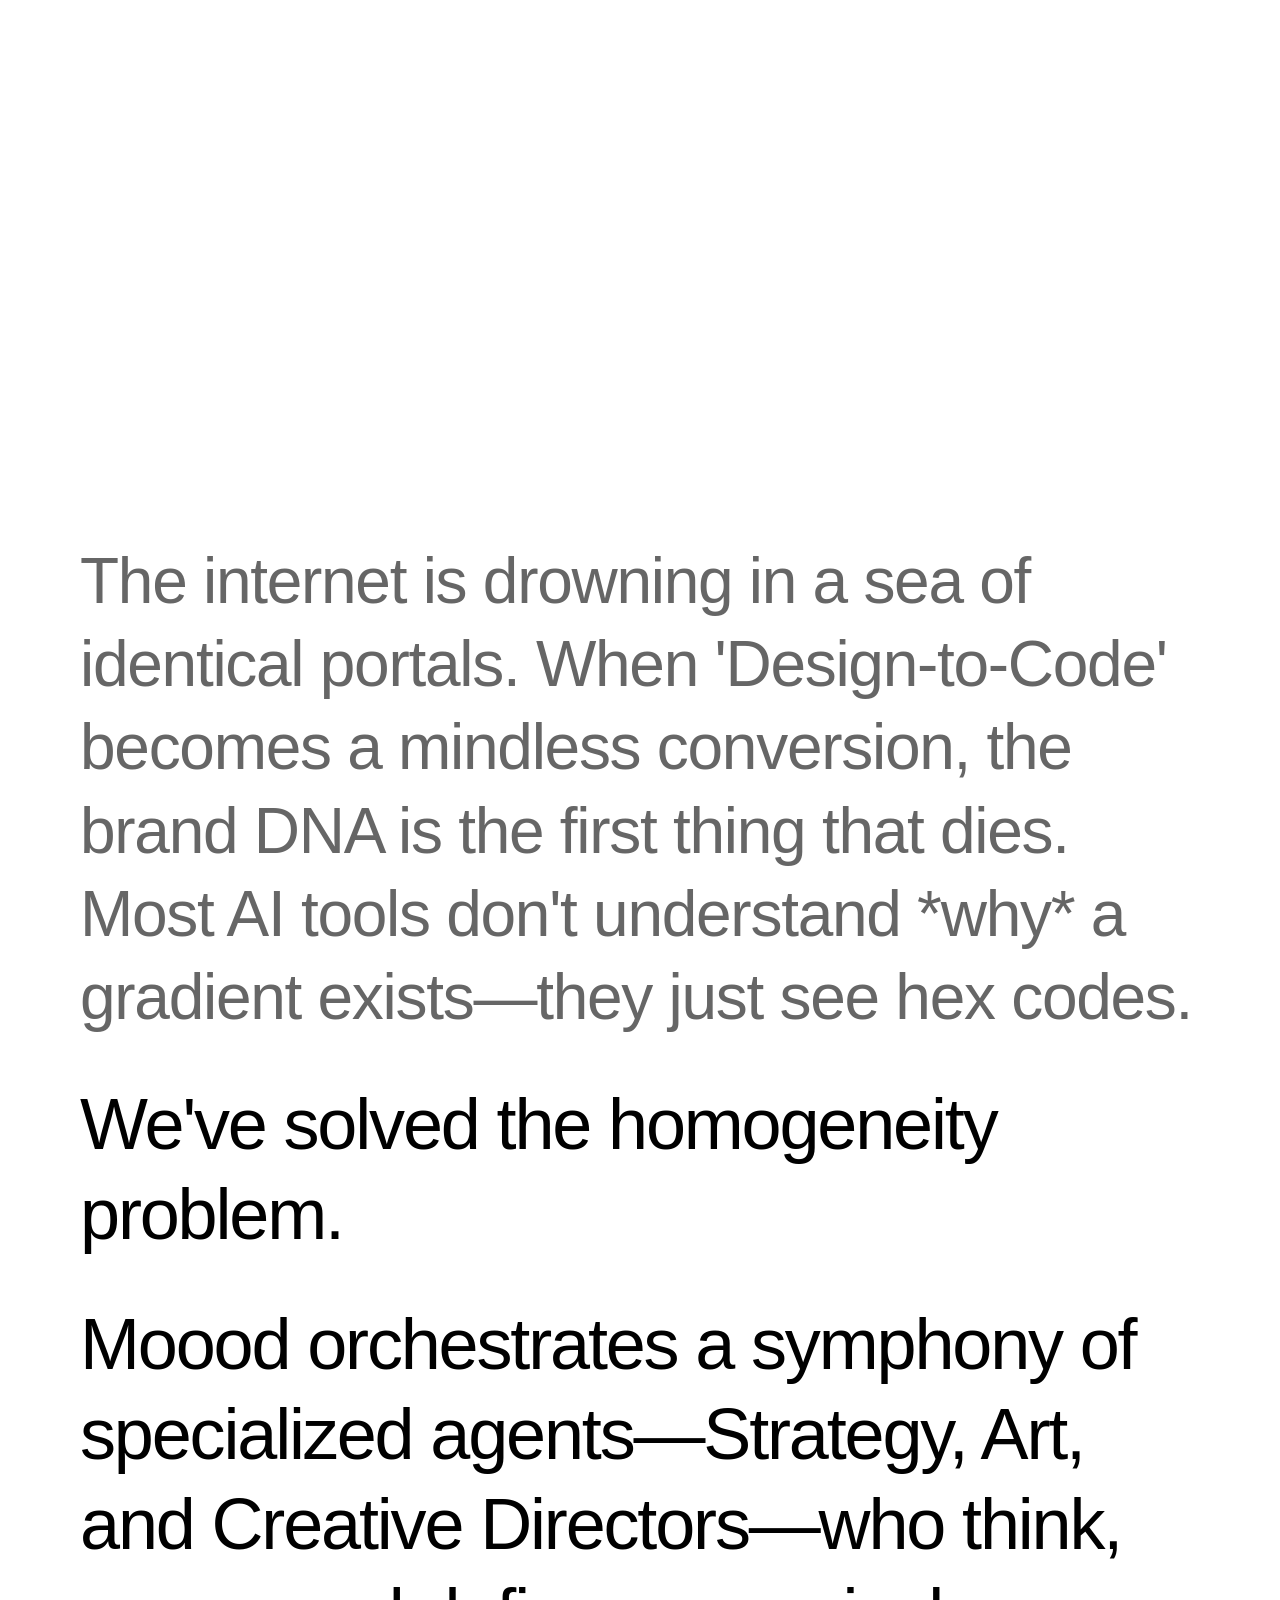
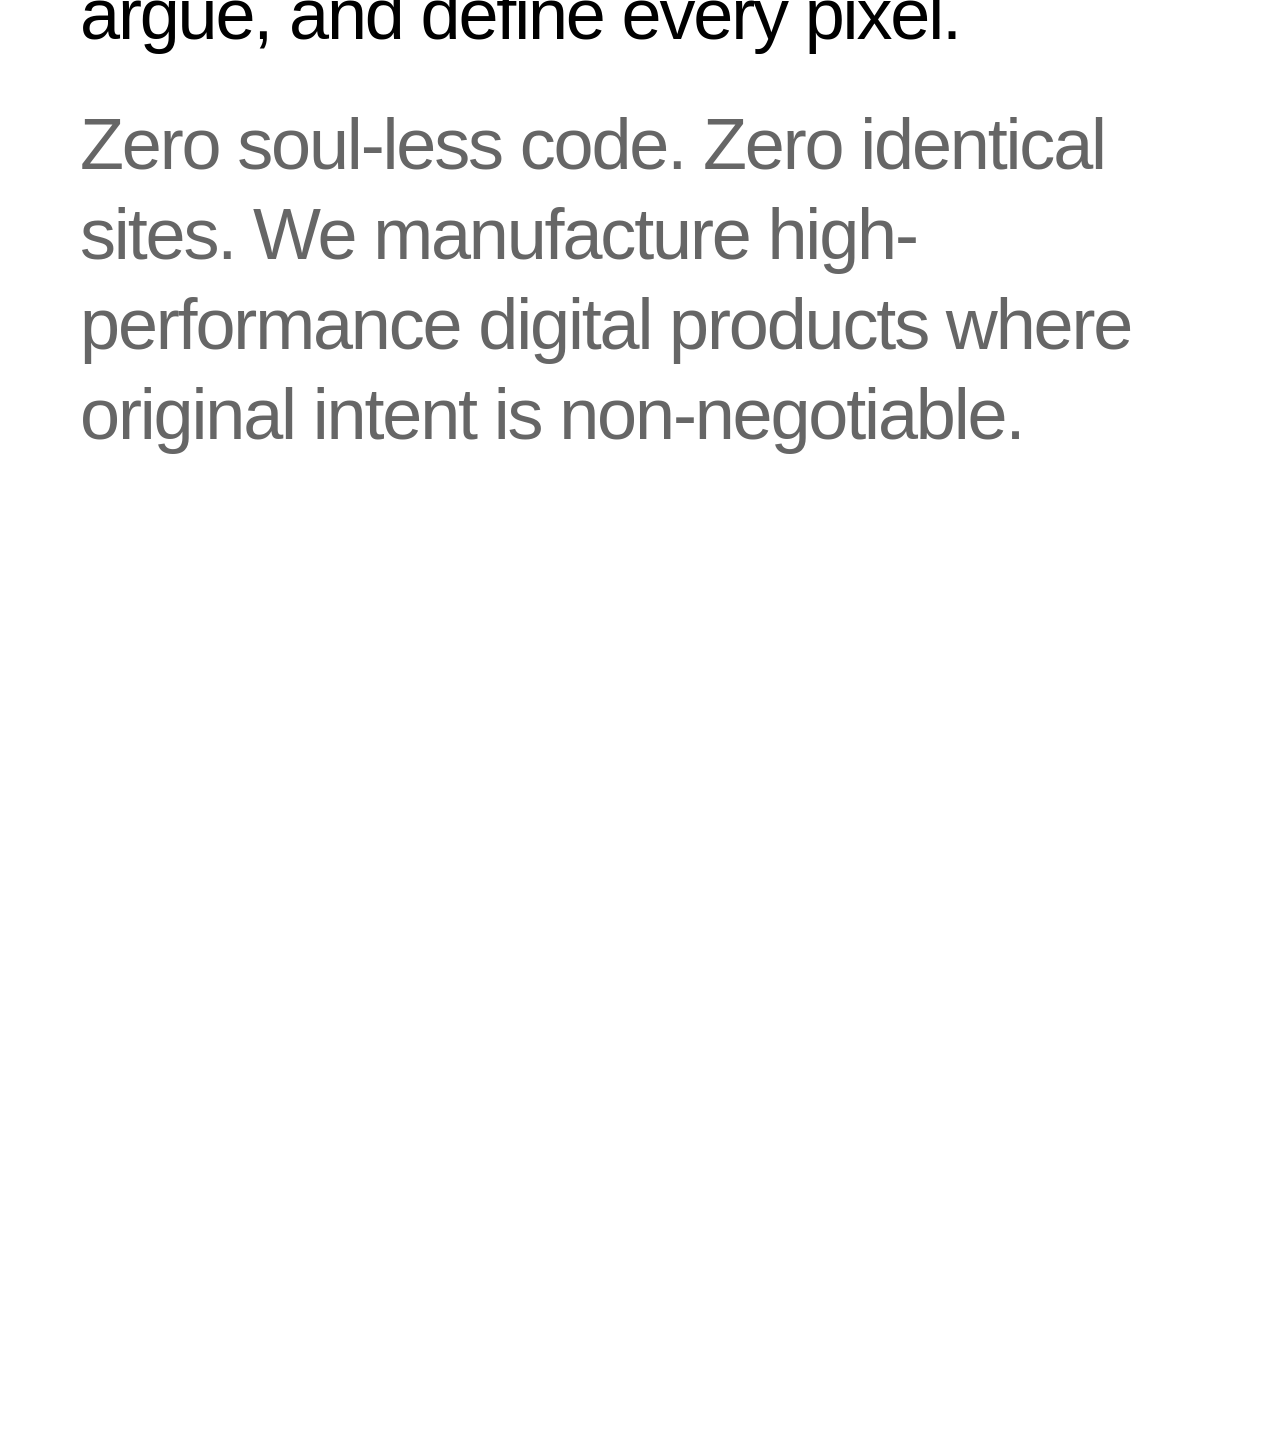
==== commit 38995541: "style: restructure solution text into paragraphs for consistent vertical spacing" ====
--- a/index.html
+++ b/index.html
@@ -107,11 +107,11 @@
             </p>
 
             <div class="solution-text">
-                <span class="emphasis-black">We've solved the homogeneity problem.</span>
-                <span class="emphasis-black">Moood orchestrates a symphony of specialized agents—Strategy, Art,
-                    and Creative Directors—who think, argue, and define every pixel.</span>
-                <span class="emphasis-gray">Zero soul-less code. Zero identical sites. We manufacture high-performance
-                    digital products where original intent is non-negotiable.</span>
+                <p class="emphasis-black">We've solved the homogeneity problem.</p>
+                <p class="emphasis-black">Moood orchestrates a symphony of specialized agents—Strategy, Art,
+                    and Creative Directors—who think, argue, and define every pixel.</p>
+                <p class="emphasis-gray">Zero soul-less code. Zero identical sites. We manufacture high-performance
+                    digital products where original intent is non-negotiable.</p>
             </div>
         </div>
     </section>
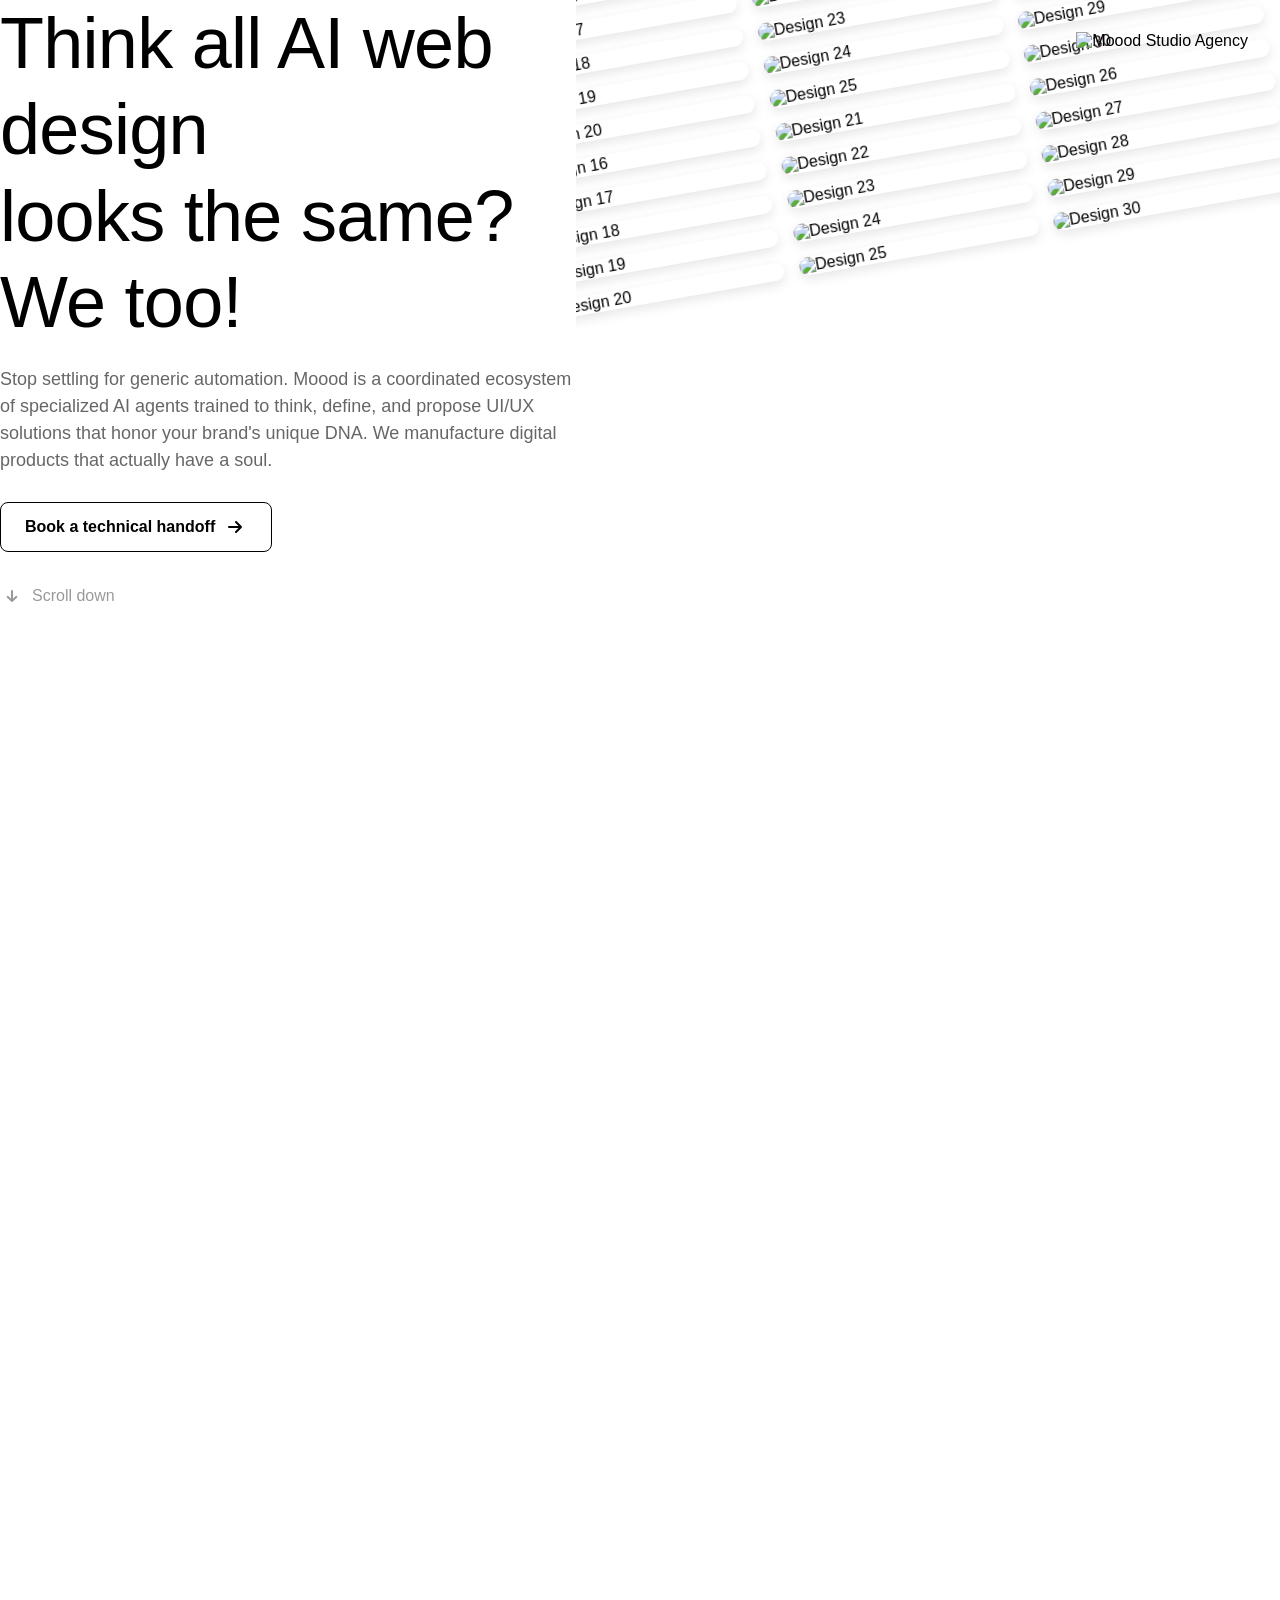
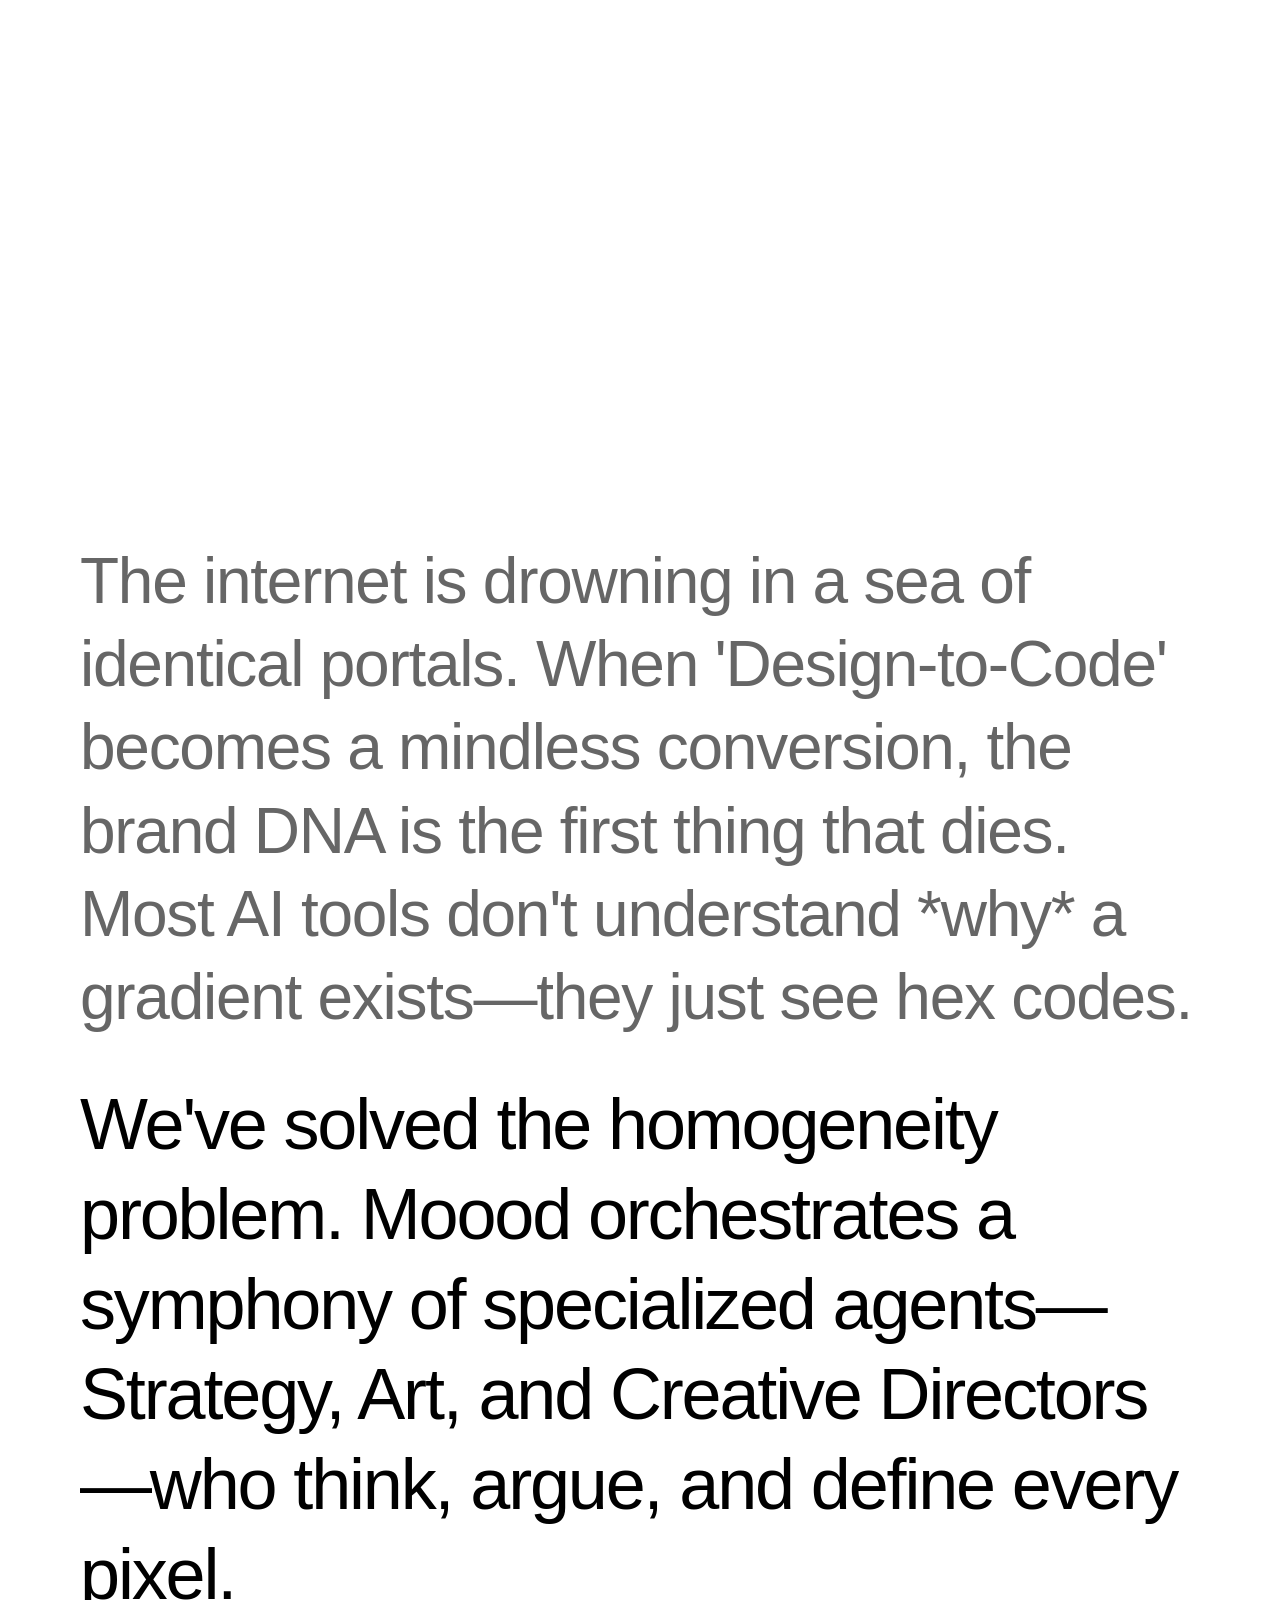
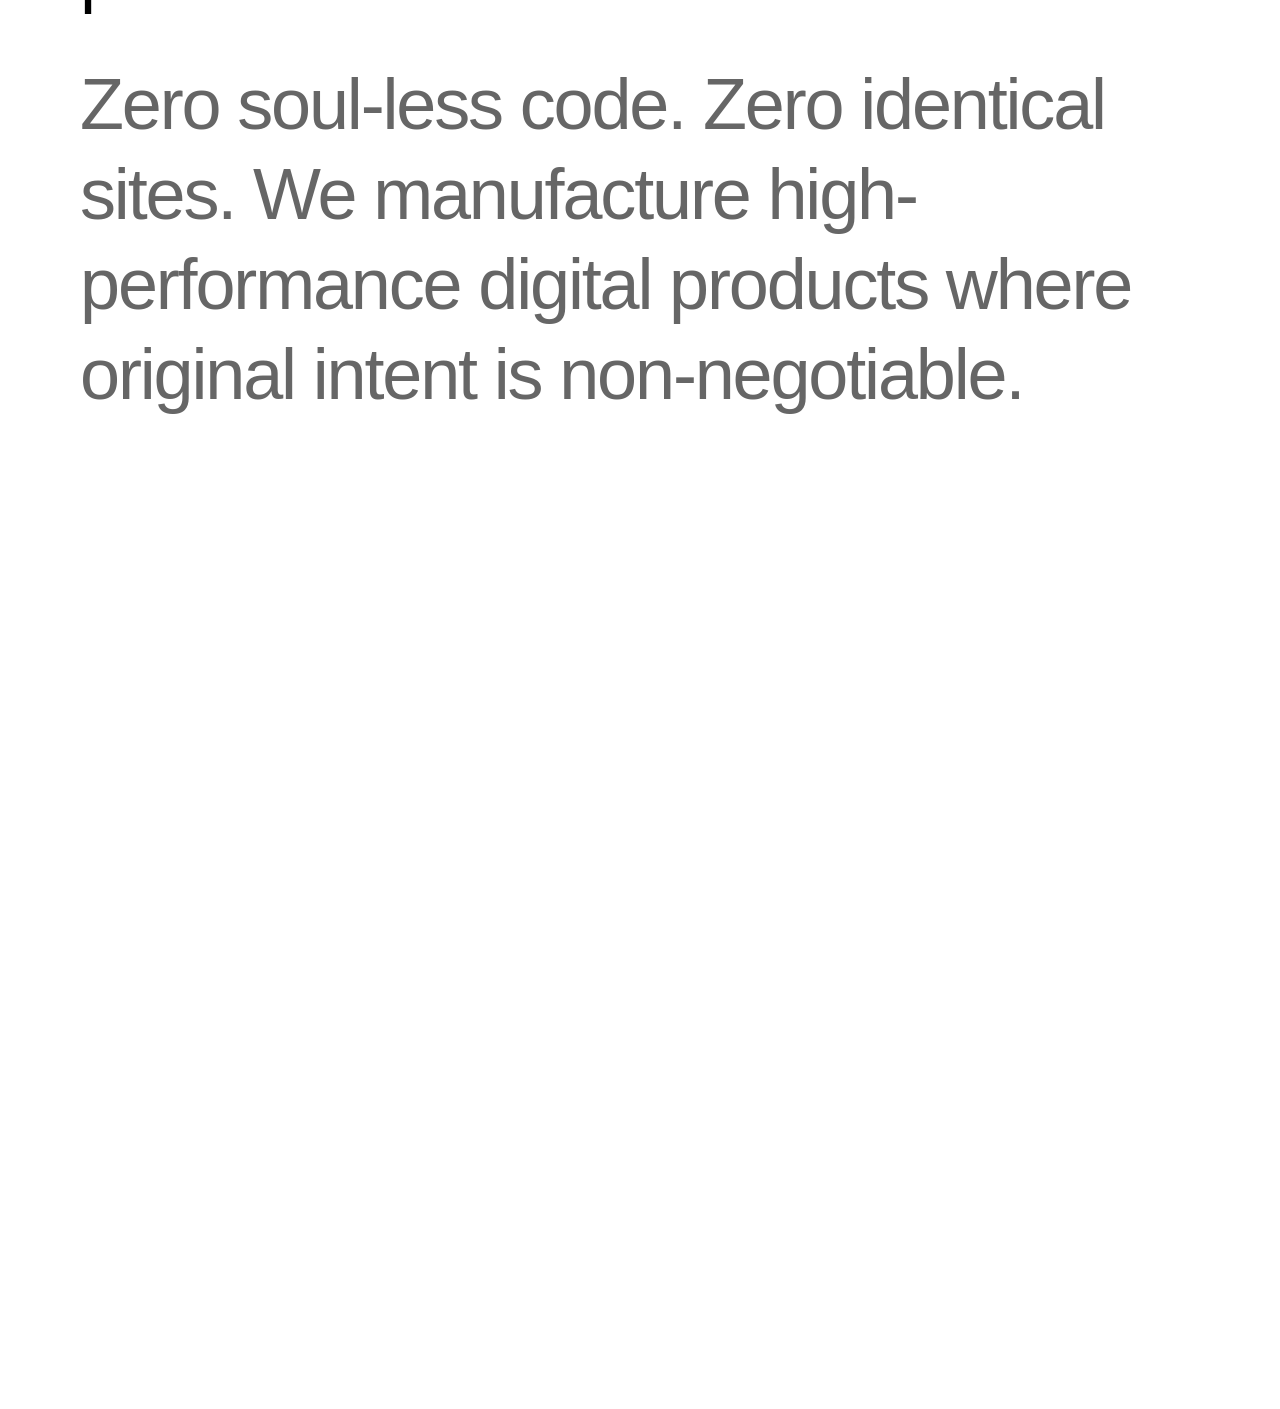
==== commit c8ac2aa4: "style: merge first two solution paragraphs into a single block for 3-paragraph total rhythm" ====
--- a/index.html
+++ b/index.html
@@ -107,8 +107,8 @@
             </p>
 
             <div class="solution-text">
-                <p class="emphasis-black">We've solved the homogeneity problem.</p>
-                <p class="emphasis-black">Moood orchestrates a symphony of specialized agents—Strategy, Art,
+                <p class="emphasis-black">We've solved the homogeneity problem.
+                    Moood orchestrates a symphony of specialized agents—Strategy, Art,
                     and Creative Directors—who think, argue, and define every pixel.</p>
                 <p class="emphasis-gray">Zero soul-less code. Zero identical sites. We manufacture high-performance
                     digital products where original intent is non-negotiable.</p>
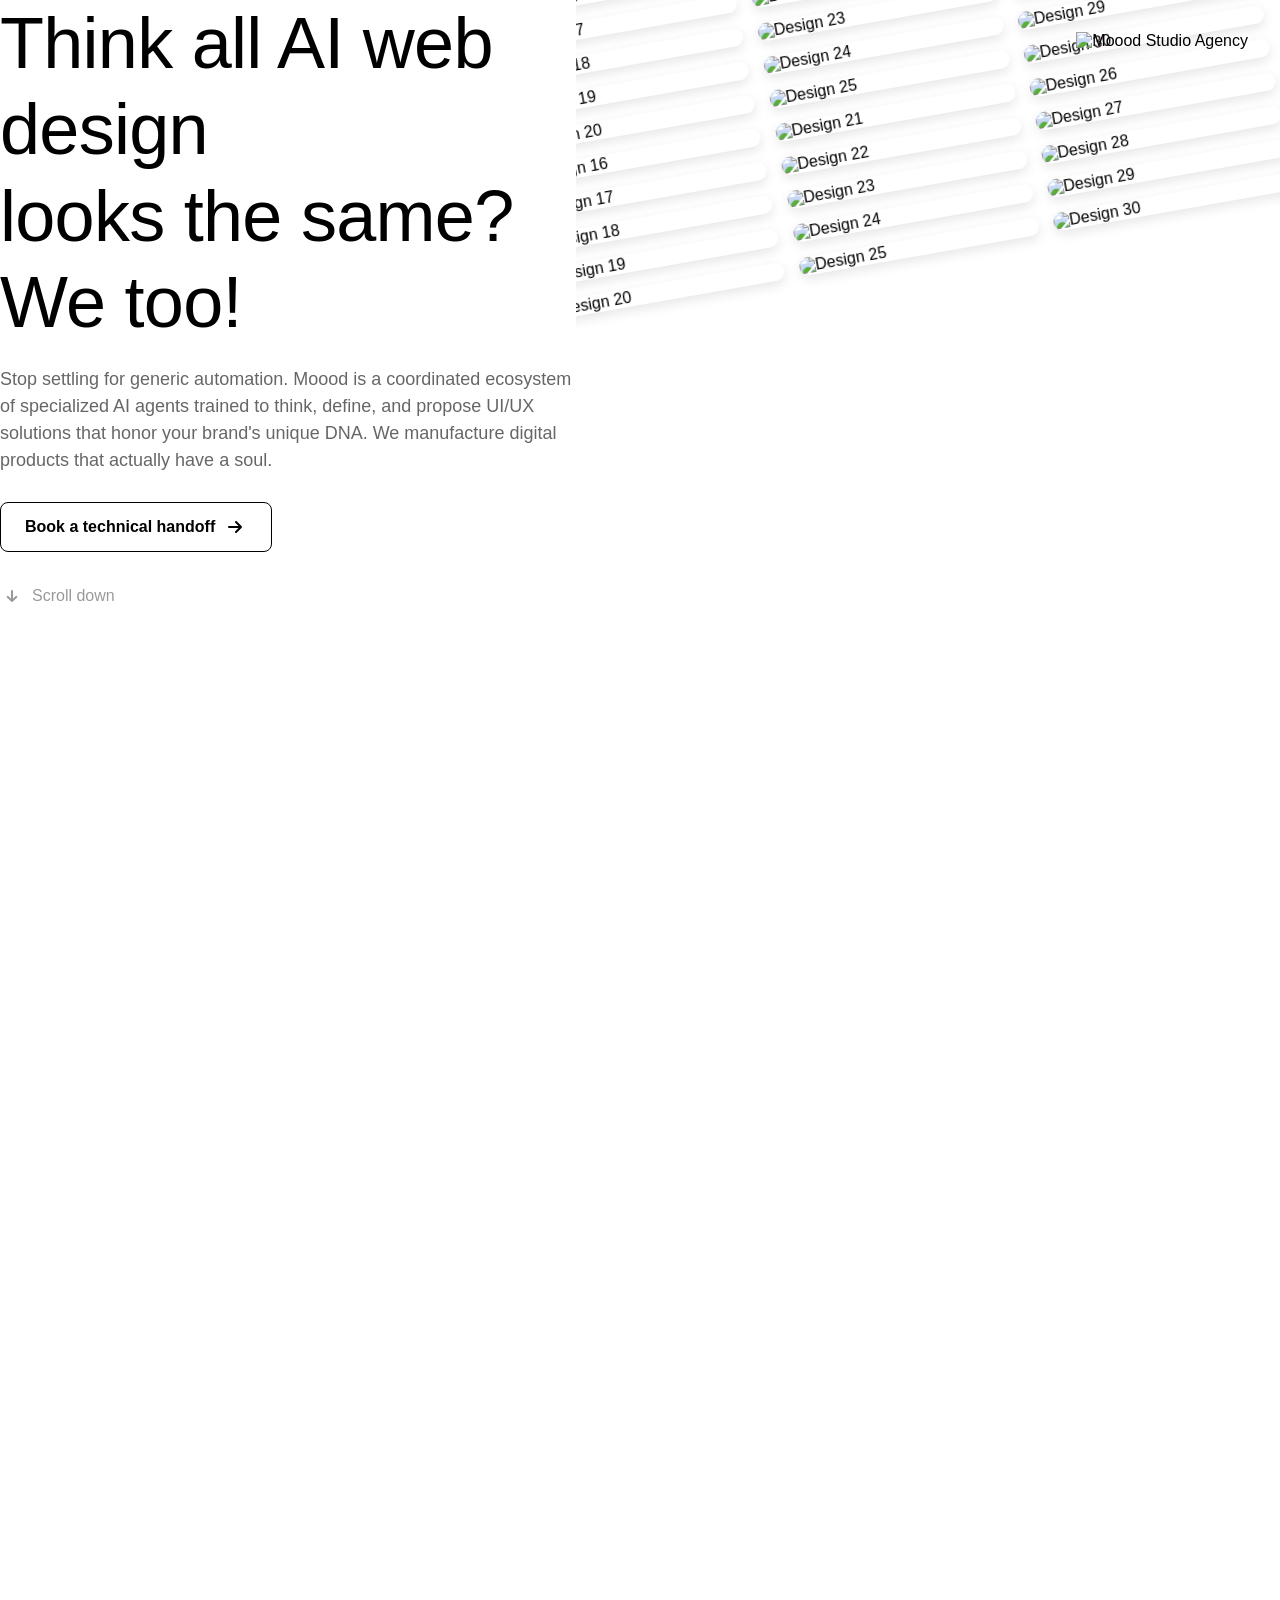
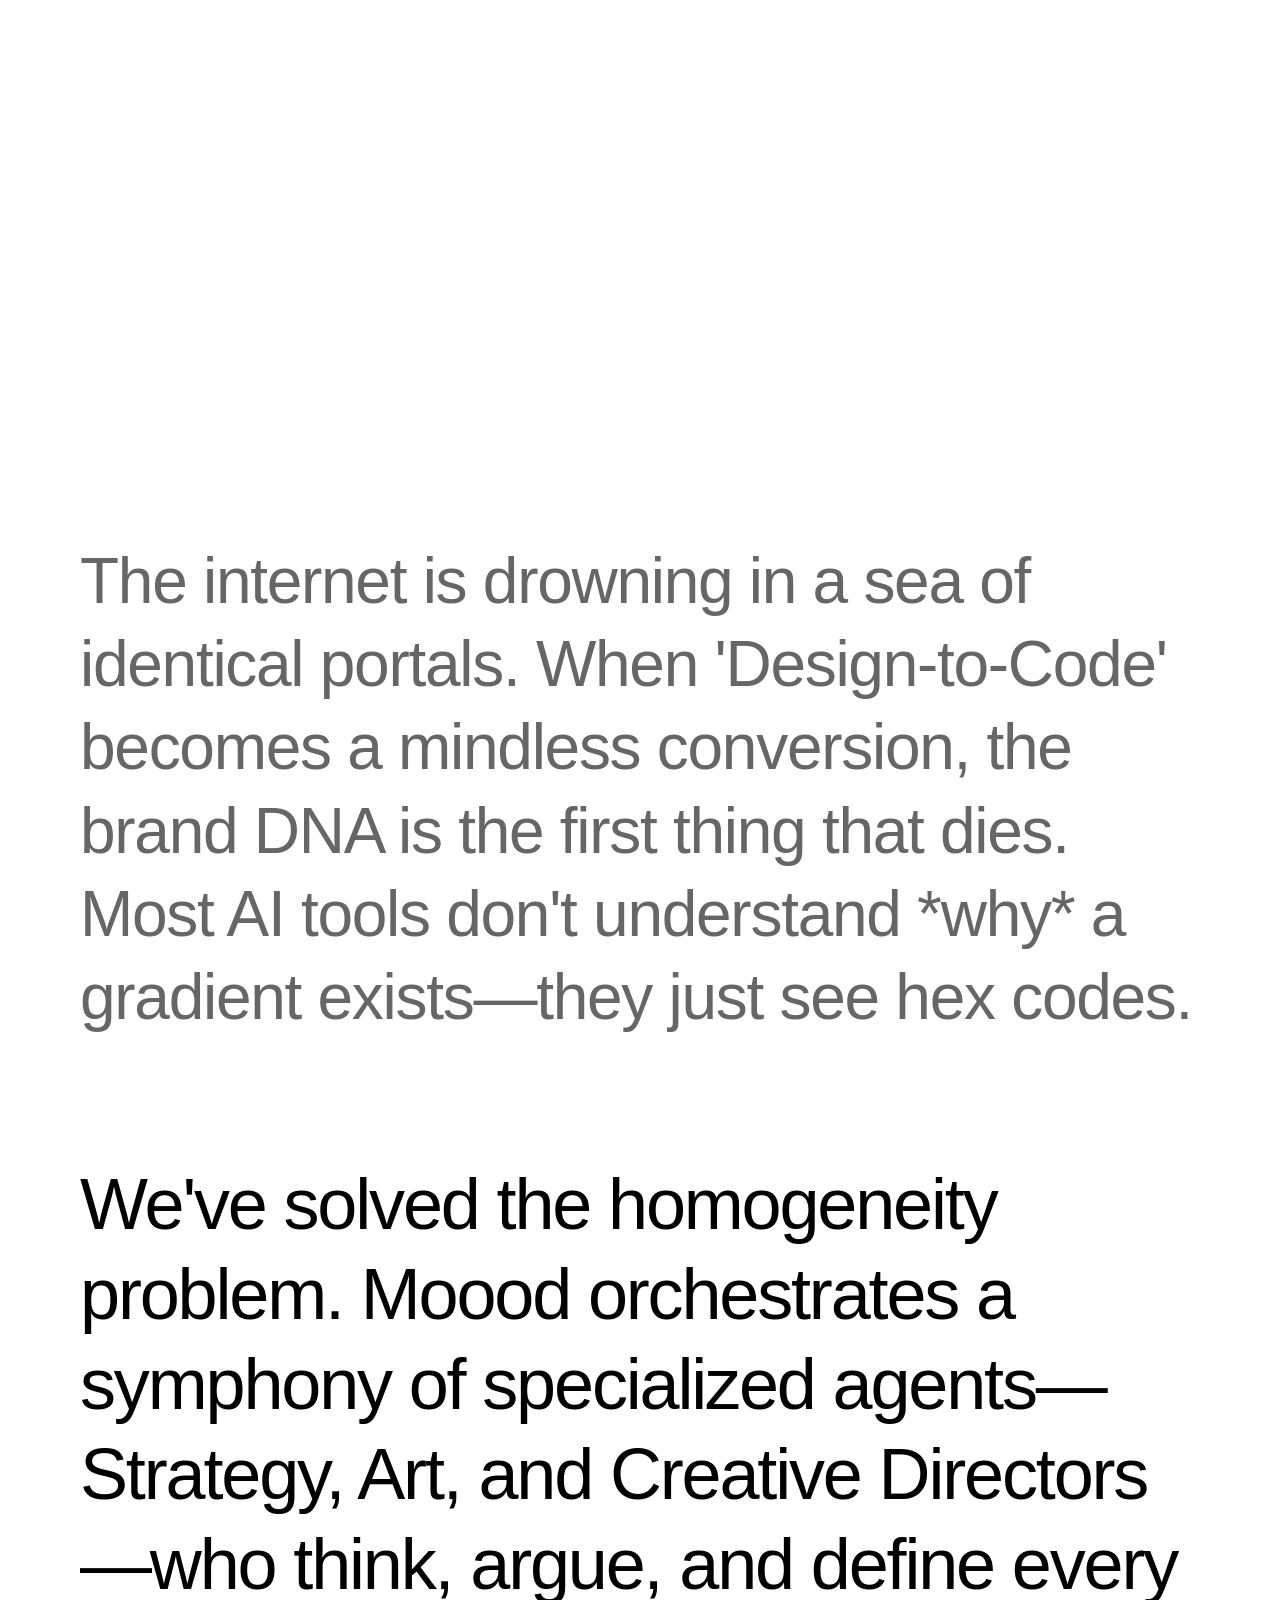
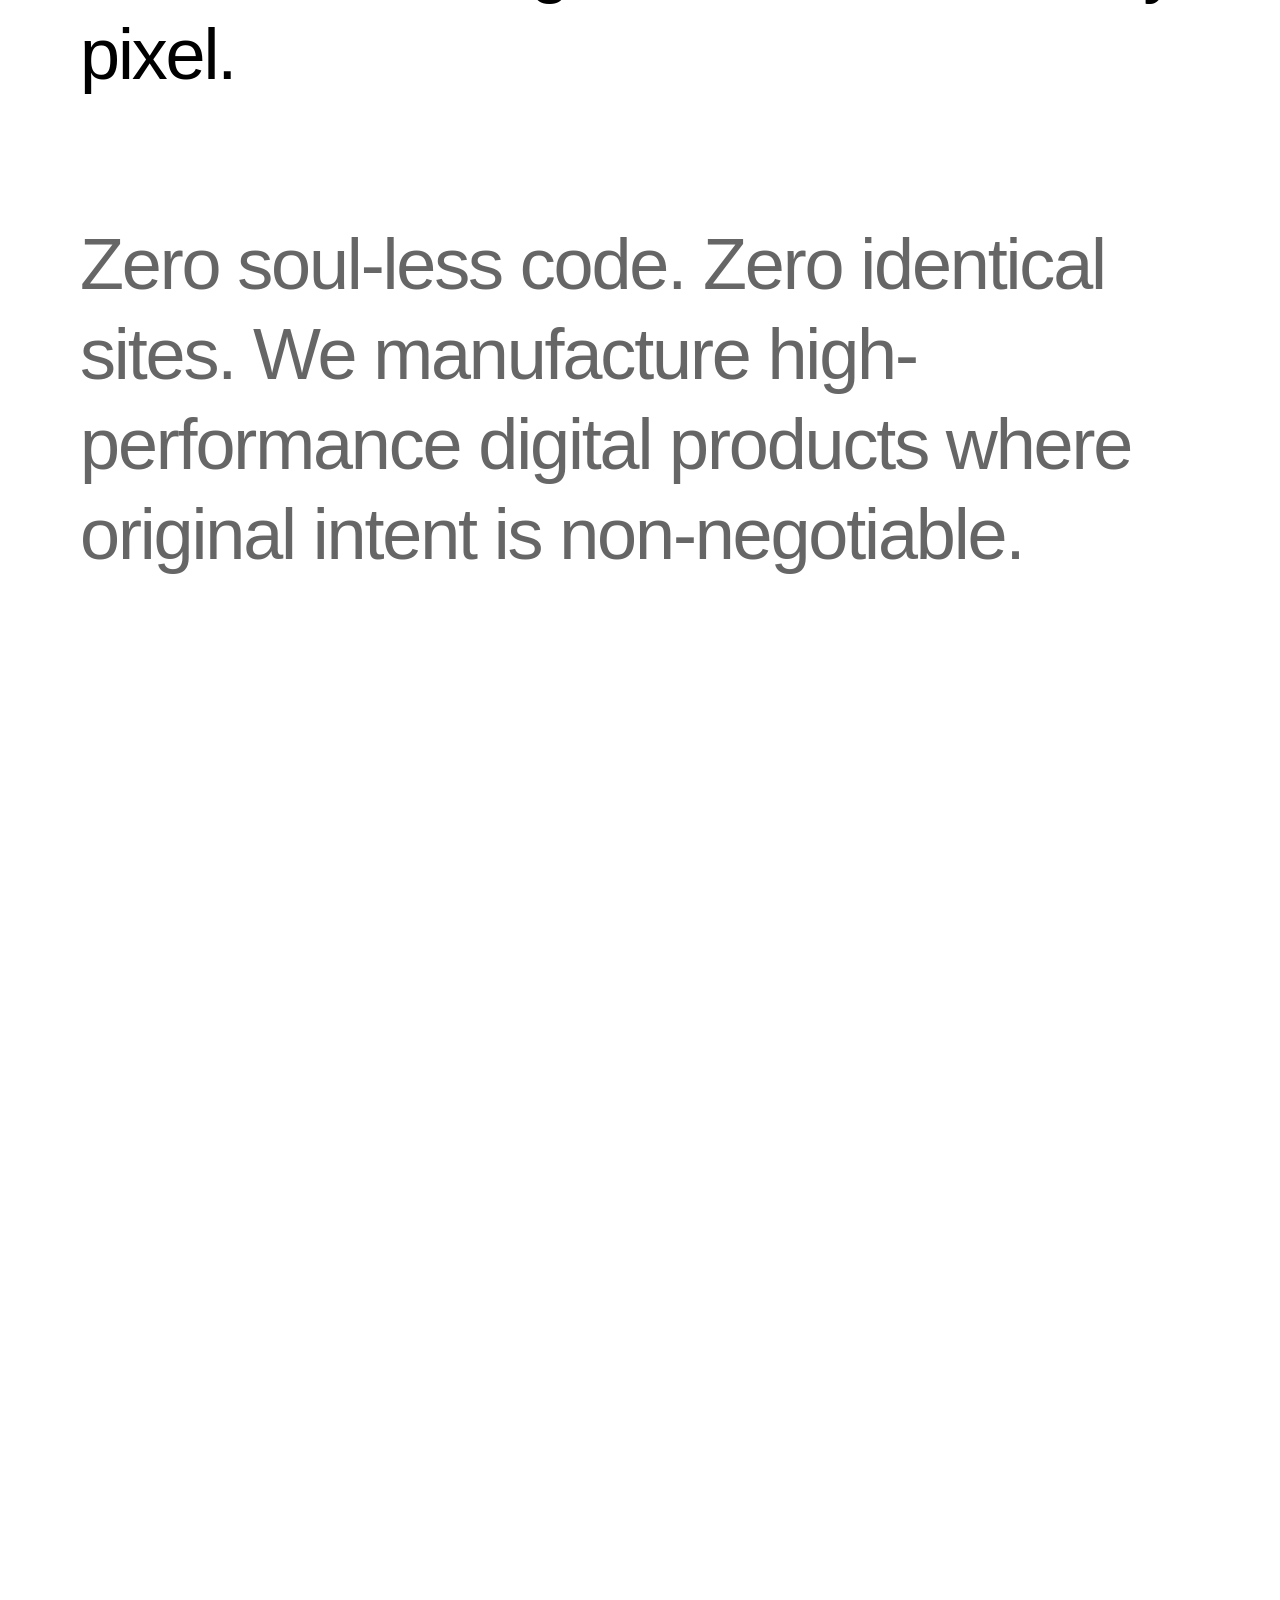
==== commit b9be3657: "style: simplify problem section structure and implement 120px vertical gap between elements" ====
--- a/index.html
+++ b/index.html
@@ -92,28 +92,28 @@
     </div>
 
     <!-- logo in top right corner - Outside hero container to maintain visibility -->
-    <!-- logo in top right corner - Outside hero container to maintain visibility -->
     <div class="logo">
         <img src="assets/images/moood-logo.svg" alt="Moood Studio Agency" style="height: 48px;">
     </div>
 
     <!-- Problem Statement Section -->
     <section class="problem-statement">
-        <div class="problem-content">
-            <p class="problem-text">
-                The internet is drowning in a sea of identical portals. When 'Design-to-Code' becomes a mindless
-                conversion, the brand DNA is the first thing that dies. Most AI tools don't understand *why*
-                a gradient exists—they just see hex codes.
-            </p>
-
-            <div class="solution-text">
-                <p class="emphasis-black">We've solved the homogeneity problem.
-                    Moood orchestrates a symphony of specialized agents—Strategy, Art,
-                    and Creative Directors—who think, argue, and define every pixel.</p>
-                <p class="emphasis-gray">Zero soul-less code. Zero identical sites. We manufacture high-performance
-                    digital products where original intent is non-negotiable.</p>
-            </div>
-        </div>
+        <p class="problem-text">
+            The internet is drowning in a sea of identical portals. When 'Design-to-Code' becomes a mindless
+            conversion, the brand DNA is the first thing that dies. Most AI tools don't understand *why*
+            a gradient exists—they just see hex codes.
+        </p>
+
+        <p class="emphasis-black">
+            We've solved the homogeneity problem.
+            Moood orchestrates a symphony of specialized agents—Strategy, Art,
+            and Creative Directors—who think, argue, and define every pixel.
+        </p>
+
+        <p class="emphasis-gray">
+            Zero soul-less code. Zero identical sites. We manufacture high-performance
+            digital products where original intent is non-negotiable.
+        </p>
     </section>
 
 
--- a/style.css
+++ b/style.css
@@ -251,23 +251,20 @@
 
 /* ===== PROBLEM STATEMENT SECTION ===== */
 .problem-statement {
-    padding: 60px 80px 90px;
-    padding-top: 240px;
-    /* Increased from 120px to give more space from Scroll Down */
-    /* Extra top padding for logo clearance */
+    padding: 240px 80px 120px;
     background: #fff;
     display: flex;
-    justify-content: center;
+    flex-direction: column;
     align-items: center;
     position: relative;
     z-index: 50;
-    /* Above hero and masonry, below logo */
     min-height: 100vh;
 }
 
-.problem-content {
+.problem-statement p {
     max-width: 1400px;
     width: 100%;
+    margin-bottom: 120px;
     text-align: left;
 }
 
@@ -275,34 +272,24 @@
     font-size: 64px;
     line-height: 1.3;
     color: #666;
-    margin: 0 0 40px 0;
-    /* Reduced from 80px */
     font-weight: 400;
     letter-spacing: -0.02em;
 }
 
-.solution-text {
+.emphasis-black {
     font-size: 72px;
     line-height: 1.25;
     color: #000;
-    margin: 0;
     font-weight: 400;
     letter-spacing: -0.03em;
 }
 
-.emphasis-black {
-    color: #000;
-    margin-top: 40px;
-    /* Controlled vertical break */
-    margin-bottom: 0px;
-    /* Removed extra spacing */
-}
-
 .emphasis-gray {
+    font-size: 72px;
+    line-height: 1.25;
     color: #666;
-    margin-top: 40px;
-    /* Consistent vertical break */
-    margin-bottom: 0;
+    font-weight: 400;
+    letter-spacing: -0.03em;
 }
 
 /* ===== HOW IT WORKS SECTION ===== */
@@ -757,40 +744,41 @@
 
     .problem-statement {
         padding: 80px 24px 60px;
-        /* Increased from 20px to give more space from Scroll Down on mobile */
         min-height: auto;
-        text-align: left;
+        display: flex;
+        flex-direction: column;
+        align-items: flex-start;
+    }
+
+    .problem-statement p {
+        margin-bottom: 60px;
+        /* Reduced from 120px for mobile */
+        max-width: 100%;
     }
 
     .problem-text {
         font-size: 22px;
-        line-height: 1.4;
-        margin-bottom: 32px;
+        line-height: 1.3;
         color: rgba(0, 0, 0, 0.6);
-        max-width: 100%;
-    }
-
-    .solution-text {
+    }
+
+    .emphasis-black {
         font-size: 24px;
-        line-height: 1.3;
-        text-align: left;
-        font-weight: 500;
-    }
-
-    .emphasis-black {
-        display: block;
-        margin-top: 24px;
-        /* Reduced for mobile */
+        line-height: 1.25;
         color: #000;
         font-weight: 500;
+        margin-bottom: 60px;
     }
 
     .emphasis-gray {
-        display: block;
-        margin-top: 24px;
-        /* Reduced for mobile */
+        font-size: 24px;
+        line-height: 1.25;
         color: rgba(0, 0, 0, 0.4);
-    }
+        font-weight: 500;
+        margin-bottom: 60px;
+    }
+
+
 
     .how-it-works {
         padding: 40px 0;
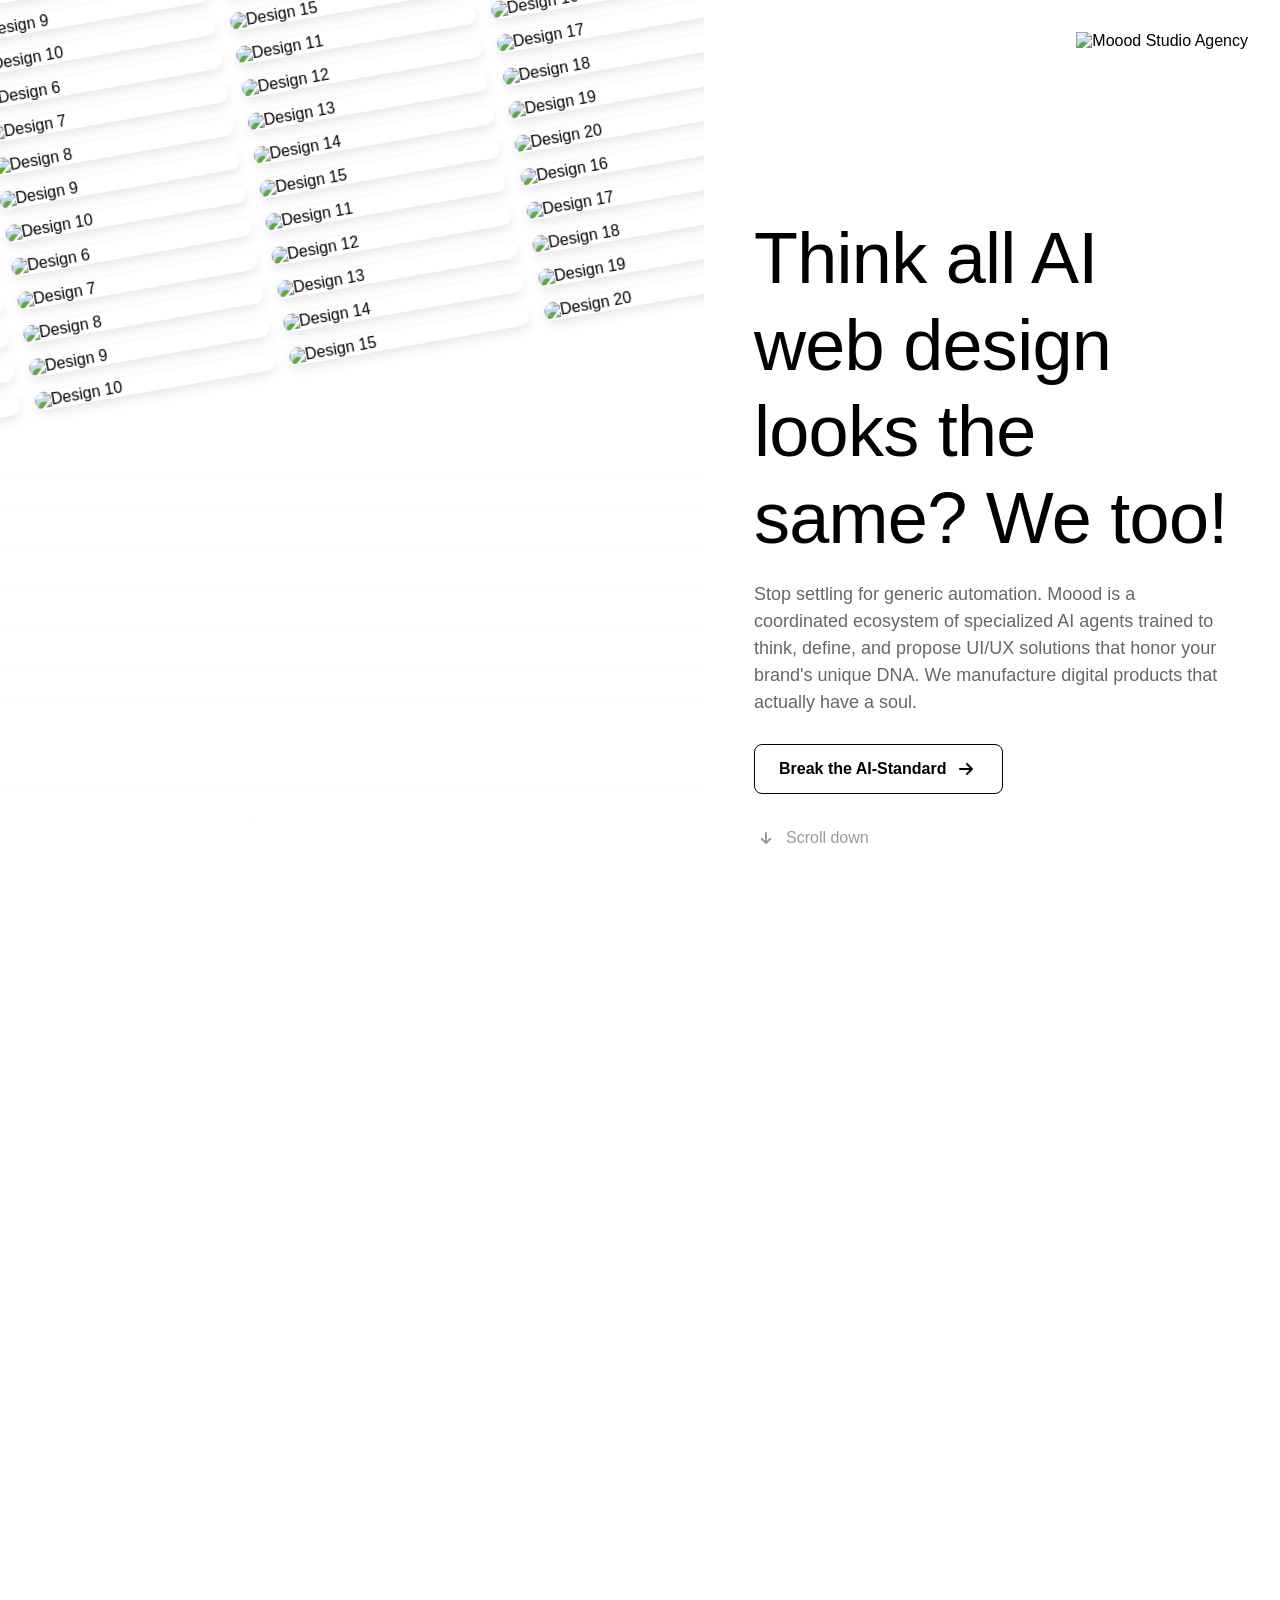
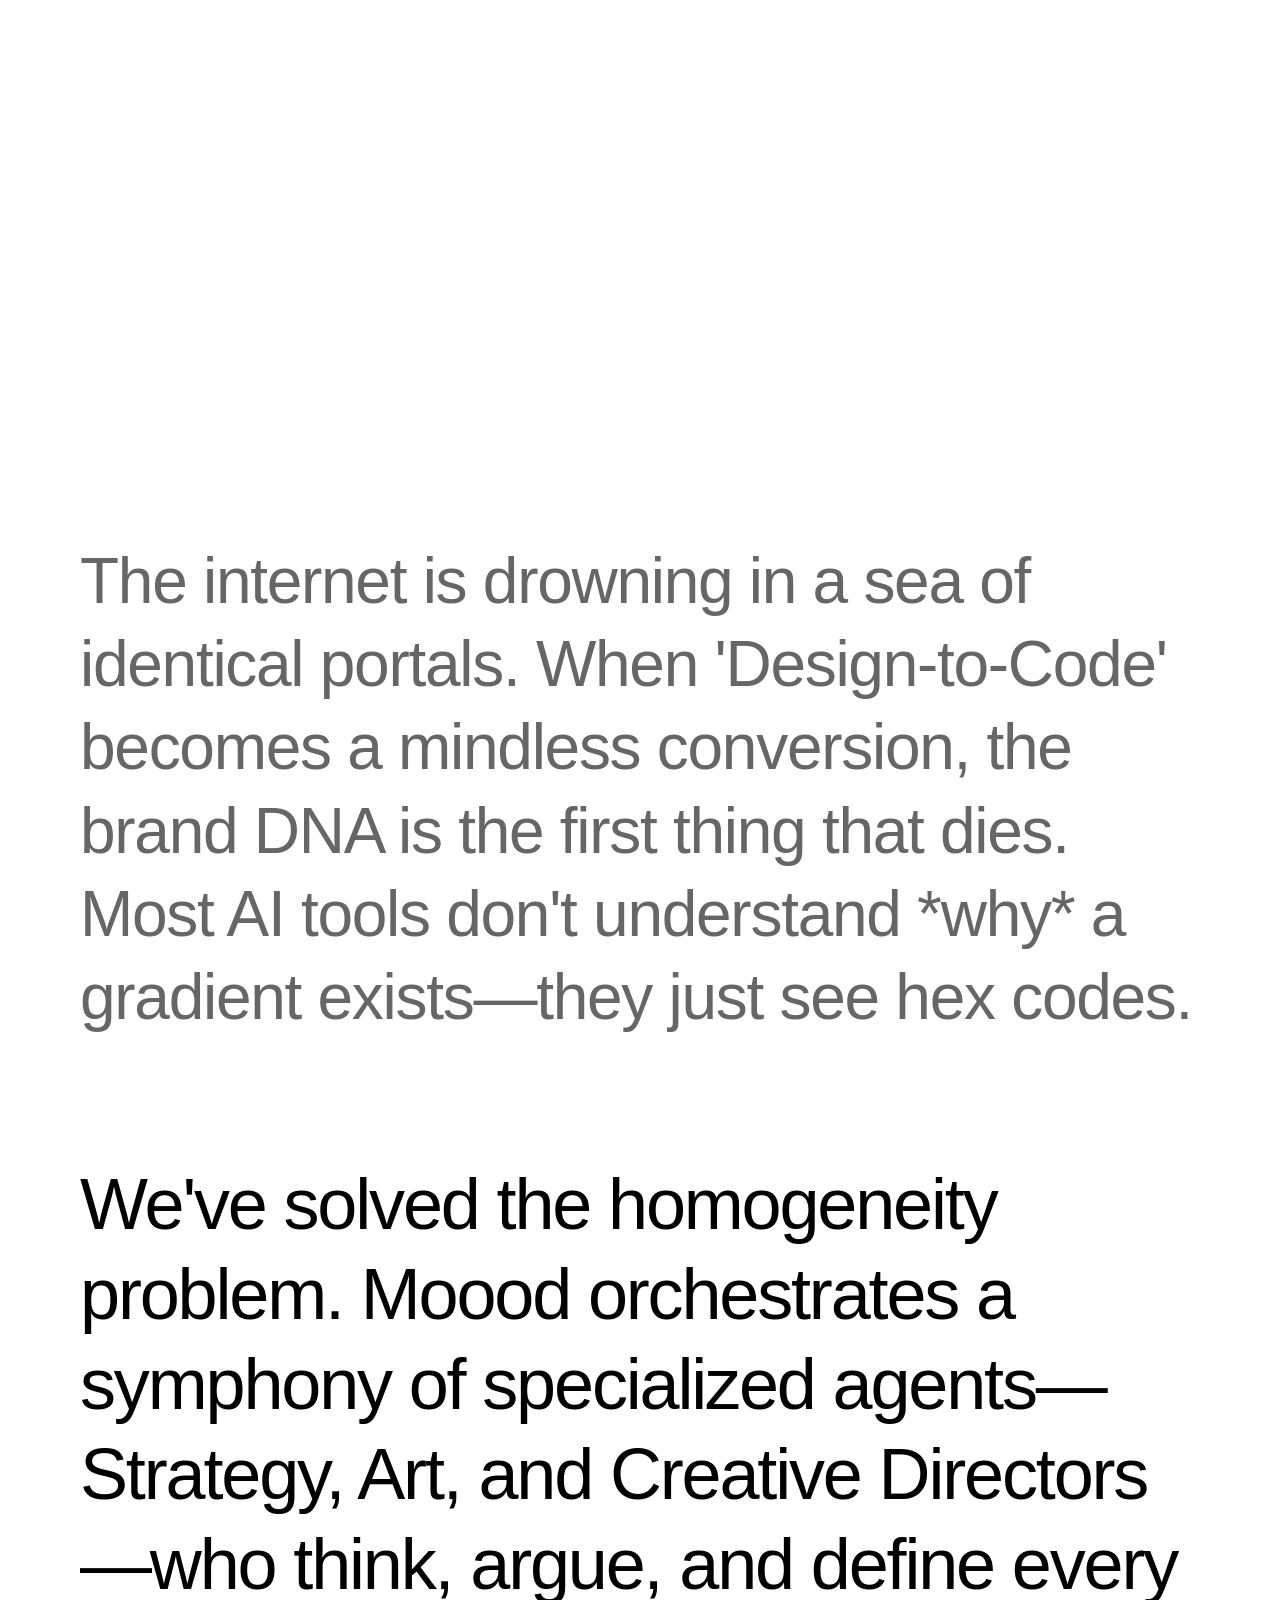
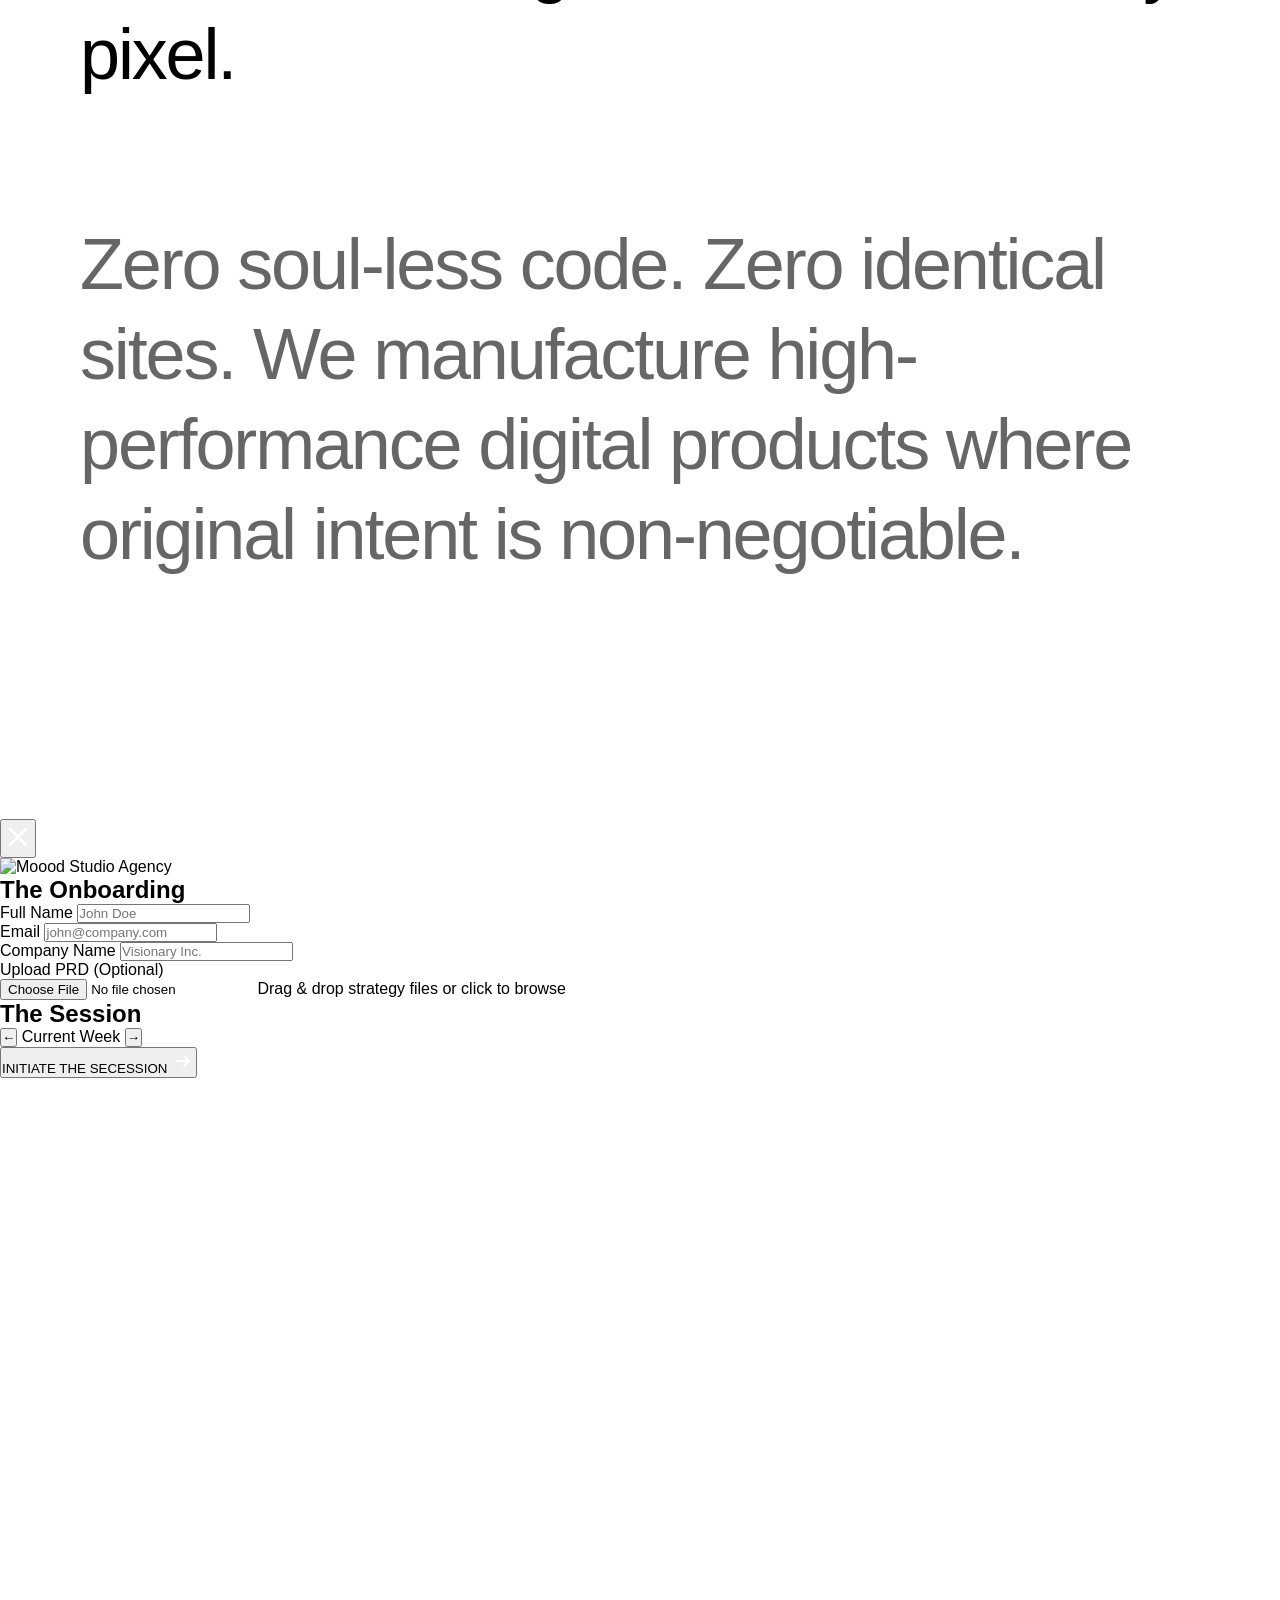
==== commit cddeea6c: "fix: resolve console errors by fixing DOM execution order and adding protective JS guards" ====
--- a/index.html
+++ b/index.html
@@ -72,8 +72,8 @@
                     We manufacture digital products that actually have a soul.
                 </p>
 
-                <button class="cta-button" onclick="window.location.href='Figma-Technical-Handoff-Guide.html'">
-                    Book a technical handoff
+                <button class="cta-button">
+                    Break the AI-Standard
                     <svg width="24" height="24" viewBox="0 0 24 24" fill="none" xmlns="http://www.w3.org/2000/svg">
                         <path d="M6 12H18M18 12L13 7M18 12L13 17" stroke="black" stroke-width="2" stroke-linecap="round"
                             stroke-linejoin="round" />
@@ -187,9 +187,9 @@
 
             <!-- Centered CTA Content -->
             <div class="cta-content">
-                <h2 class="cta-headline">Ready to give your brand a digital soul?</h2>
-                <button class="cta-button" onclick="window.location.href='Figma-Technical-Handoff-Guide.html'">
-                    Book a technical handoff
+                <h2 class="cta-headline">Your brand is too good to look this boring.</h2>
+                <button class="cta-button">
+                    Stop Looking Like Them
                     <svg width="24" height="24" viewBox="0 0 24 24" fill="none" xmlns="http://www.w3.org/2000/svg">
                         <path d="M6 12H18M18 12L13 7M18 12L13 17" stroke="black" stroke-width="2" stroke-linecap="round"
                             stroke-linejoin="round" />
@@ -212,6 +212,75 @@
         </section>
     </div>
 
+    <!-- Identity Portal Lightbox -->
+    <div id="identityPortal" class="portal-overlay">
+        <div class="portal-header">
+            <button class="portal-close" onclick="closePortal()">
+                <svg width="32" height="32" viewBox="0 0 24 24" fill="none" xmlns="http://www.w3.org/2000/svg">
+                    <path d="M18 6L6 18M6 6L18 18" stroke="white" stroke-width="2" stroke-linecap="round"
+                        stroke-linejoin="round" />
+                </svg>
+            </button>
+            <div class="portal-logo">
+                <img src="assets/images/moood-logo.svg" alt="Moood Studio Agency" class="white-logo"
+                    style="height: 48px;">
+            </div>
+        </div>
+
+        <div class="portal-container">
+            <!-- Left: Onboarding Form -->
+            <div class="portal-form-section">
+                <h2 class="portal-title">The Onboarding</h2>
+                <form id="onboardingForm" class="portal-form">
+                    <div class="form-group">
+                        <label for="fullName">Full Name</label>
+                        <input type="text" id="fullName" name="fullName" placeholder="John Doe" required>
+                    </div>
+                    <div class="form-group">
+                        <label for="email">Email</label>
+                        <input type="email" id="email" name="email" placeholder="john@company.com" required>
+                    </div>
+                    <div class="form-group">
+                        <label for="companyName">Company Name</label>
+                        <input type="text" id="companyName" name="companyName" placeholder="Visionary Inc." required>
+                    </div>
+                    <div class="form-group">
+                        <label for="prdUpload">Upload PRD (Optional)</label>
+                        <div class="file-upload-wrapper">
+                            <input type="file" id="prdUpload" name="prdUpload" accept=".pdf,.doc,.docx">
+                            <span class="file-upload-label">Drag & drop strategy files or click to
+                                browse</span>
+                        </div>
+                    </div>
+                </form>
+            </div>
+
+            <!-- Right: Neural Scheduler -->
+            <div class="portal-scheduler-section">
+                <h2 class="portal-title">The Session</h2>
+                <div class="scheduler-controls">
+                    <button class="week-nav" id="prevWeek">&larr;</button>
+                    <span id="weekDisplay" class="week-range">Current Week</span>
+                    <button class="week-nav" id="nextWeek">&rarr;</button>
+                </div>
+
+                <div id="calendarGrid" class="calendar-grid">
+                    <!-- Calendar days and slots will be injected here via JS -->
+                </div>
+
+                <div class="portal-submit-wrapper">
+                    <button type="submit" form="onboardingForm" class="portal-submit-btn">
+                        INITIATE THE SECESSION
+                        <svg width="24" height="24" viewBox="0 0 24 24" fill="none" xmlns="http://www.w3.org/2000/svg">
+                            <path d="M6 12H18M18 12L13 7M18 12L13 17" stroke="white" stroke-width="2"
+                                stroke-linecap="round" stroke-linejoin="round" />
+                        </svg>
+                    </button>
+                </div>
+            </div>
+        </div>
+    </div>
+
     <script src="script.js"></script>
     <script src="how-it-works.js"></script>
 </body>
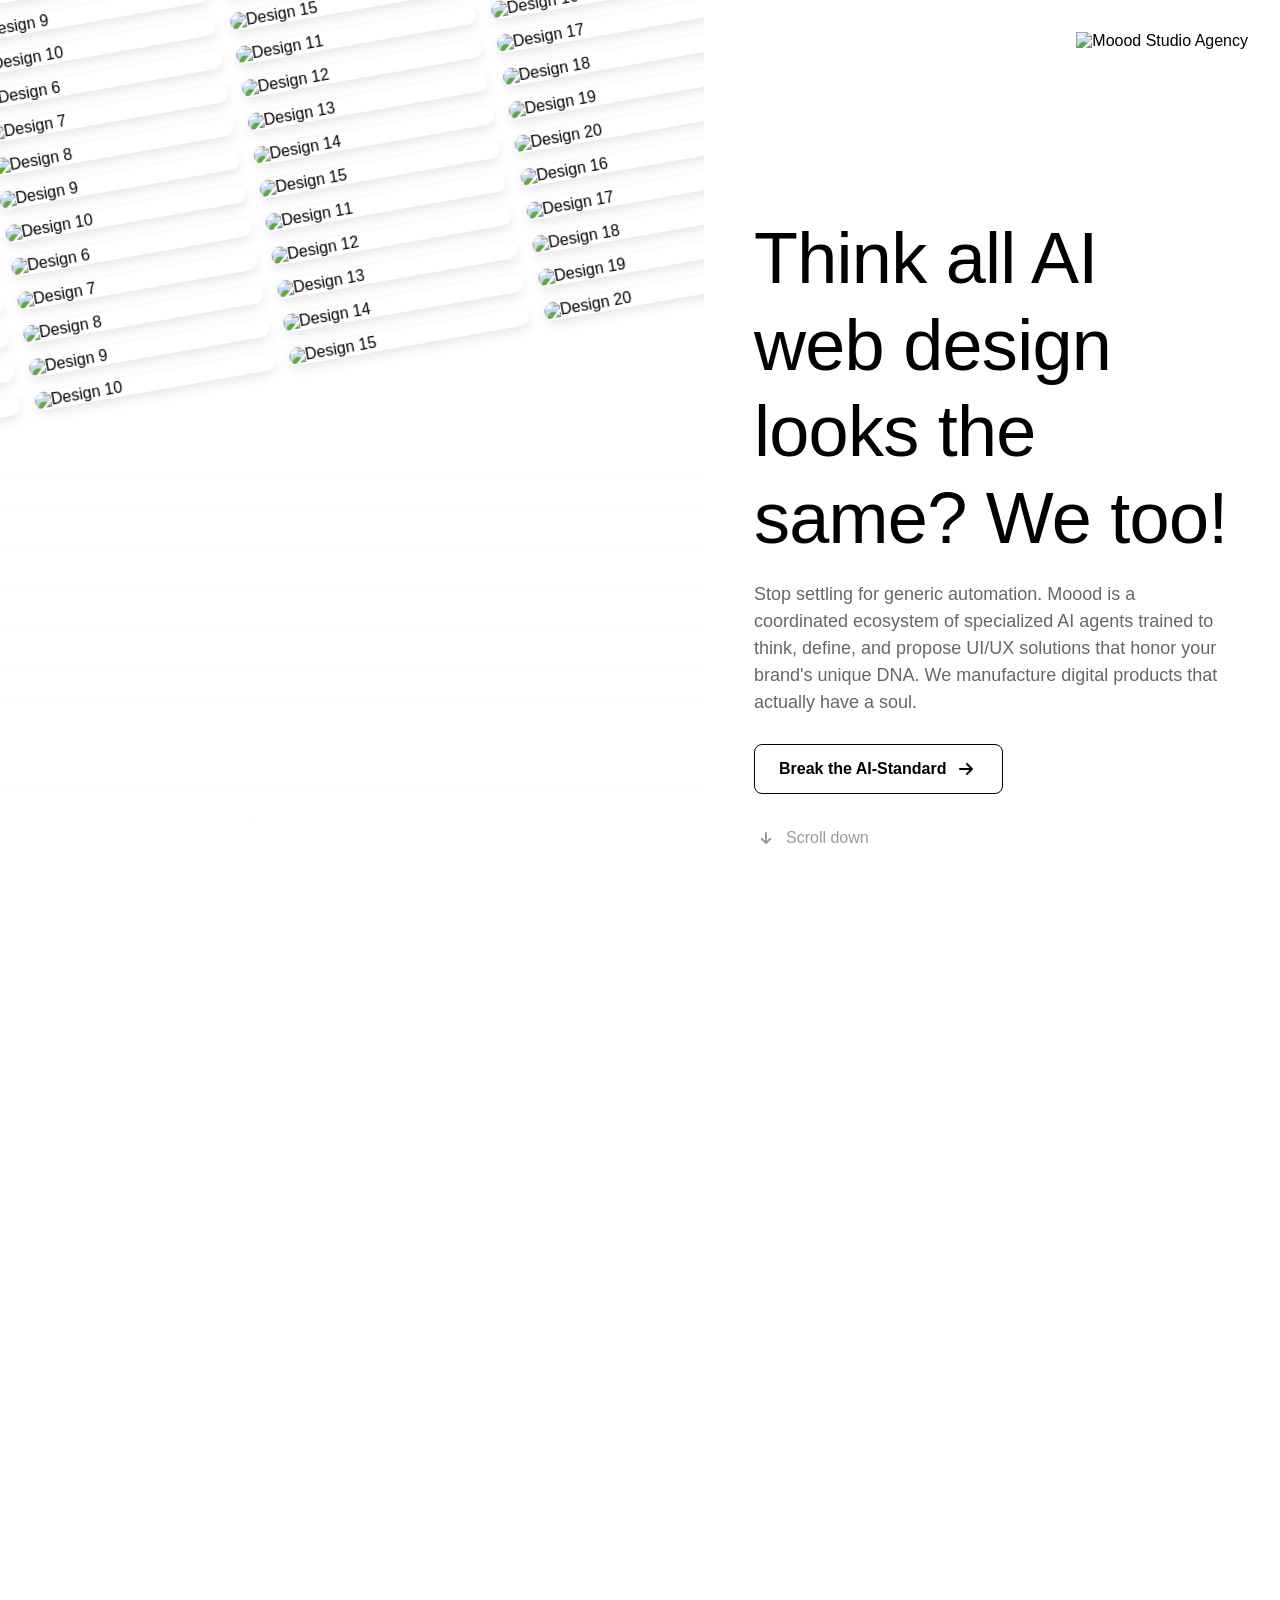
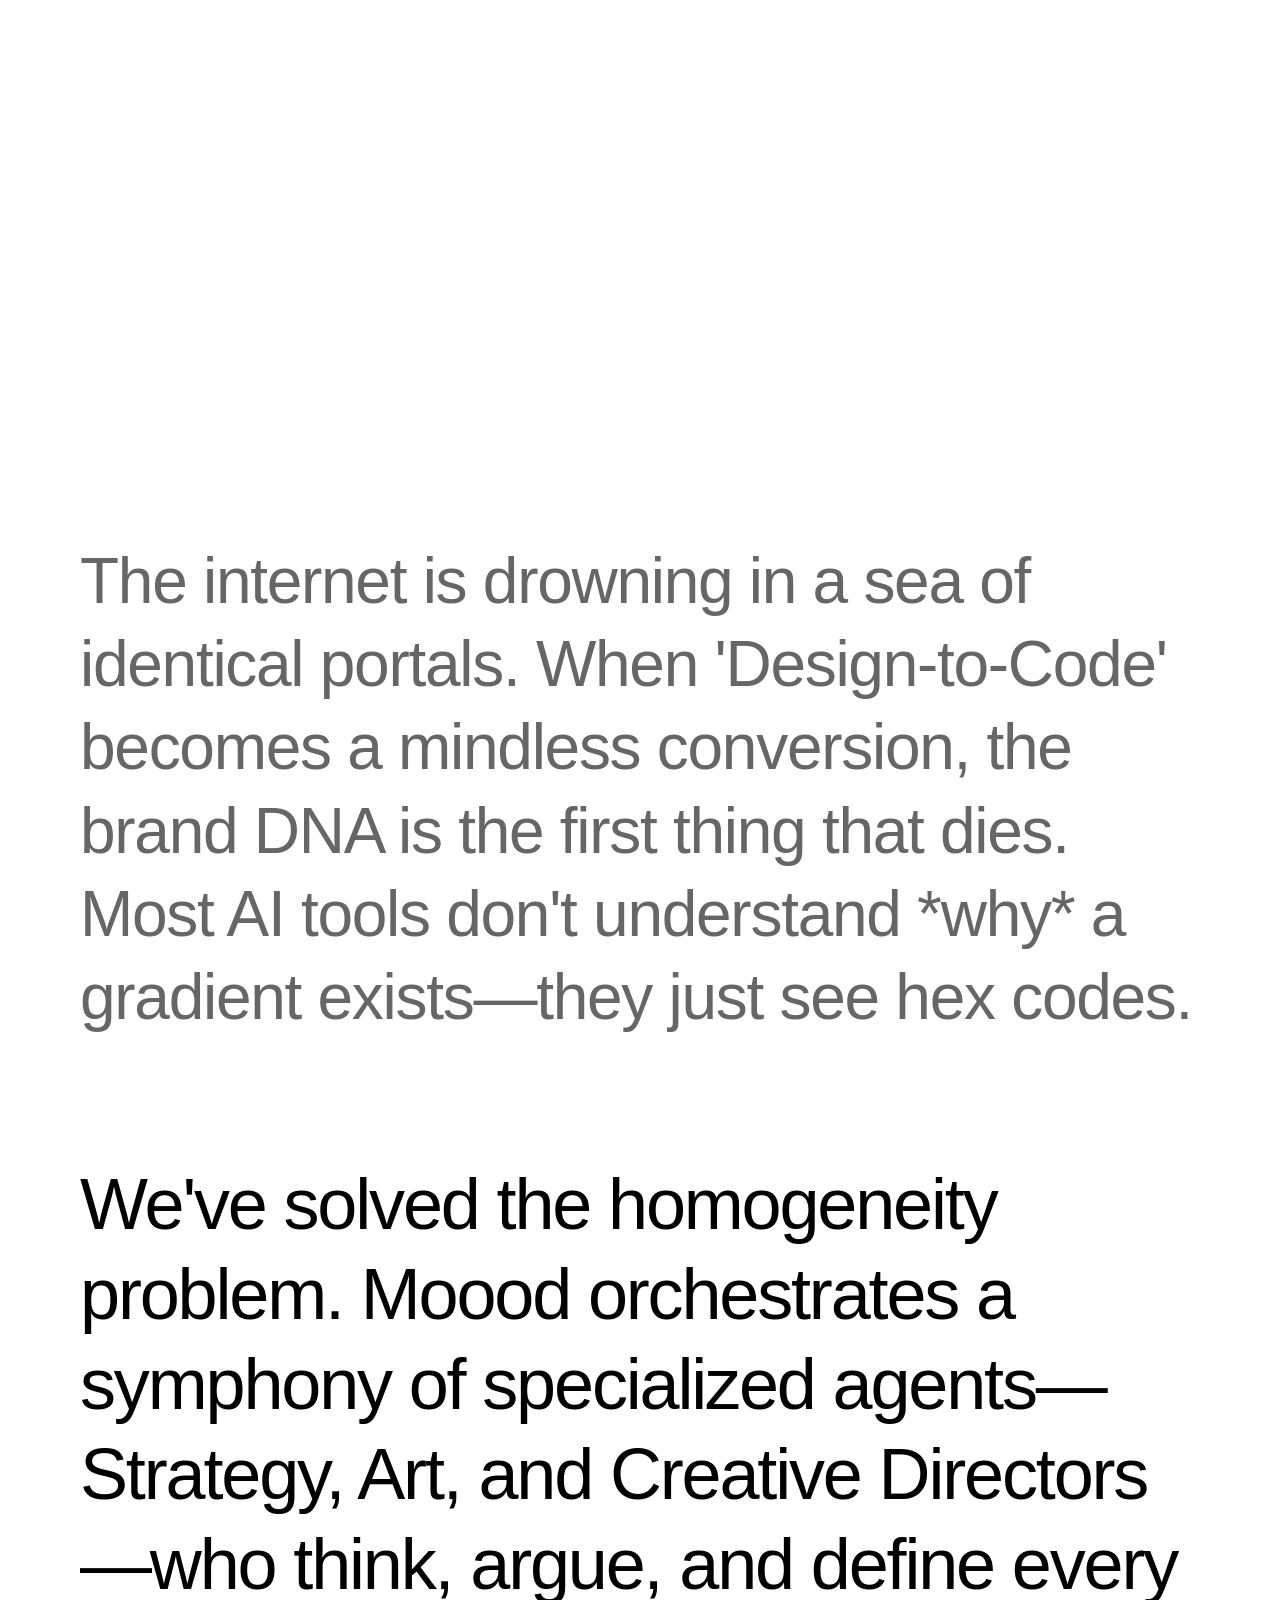
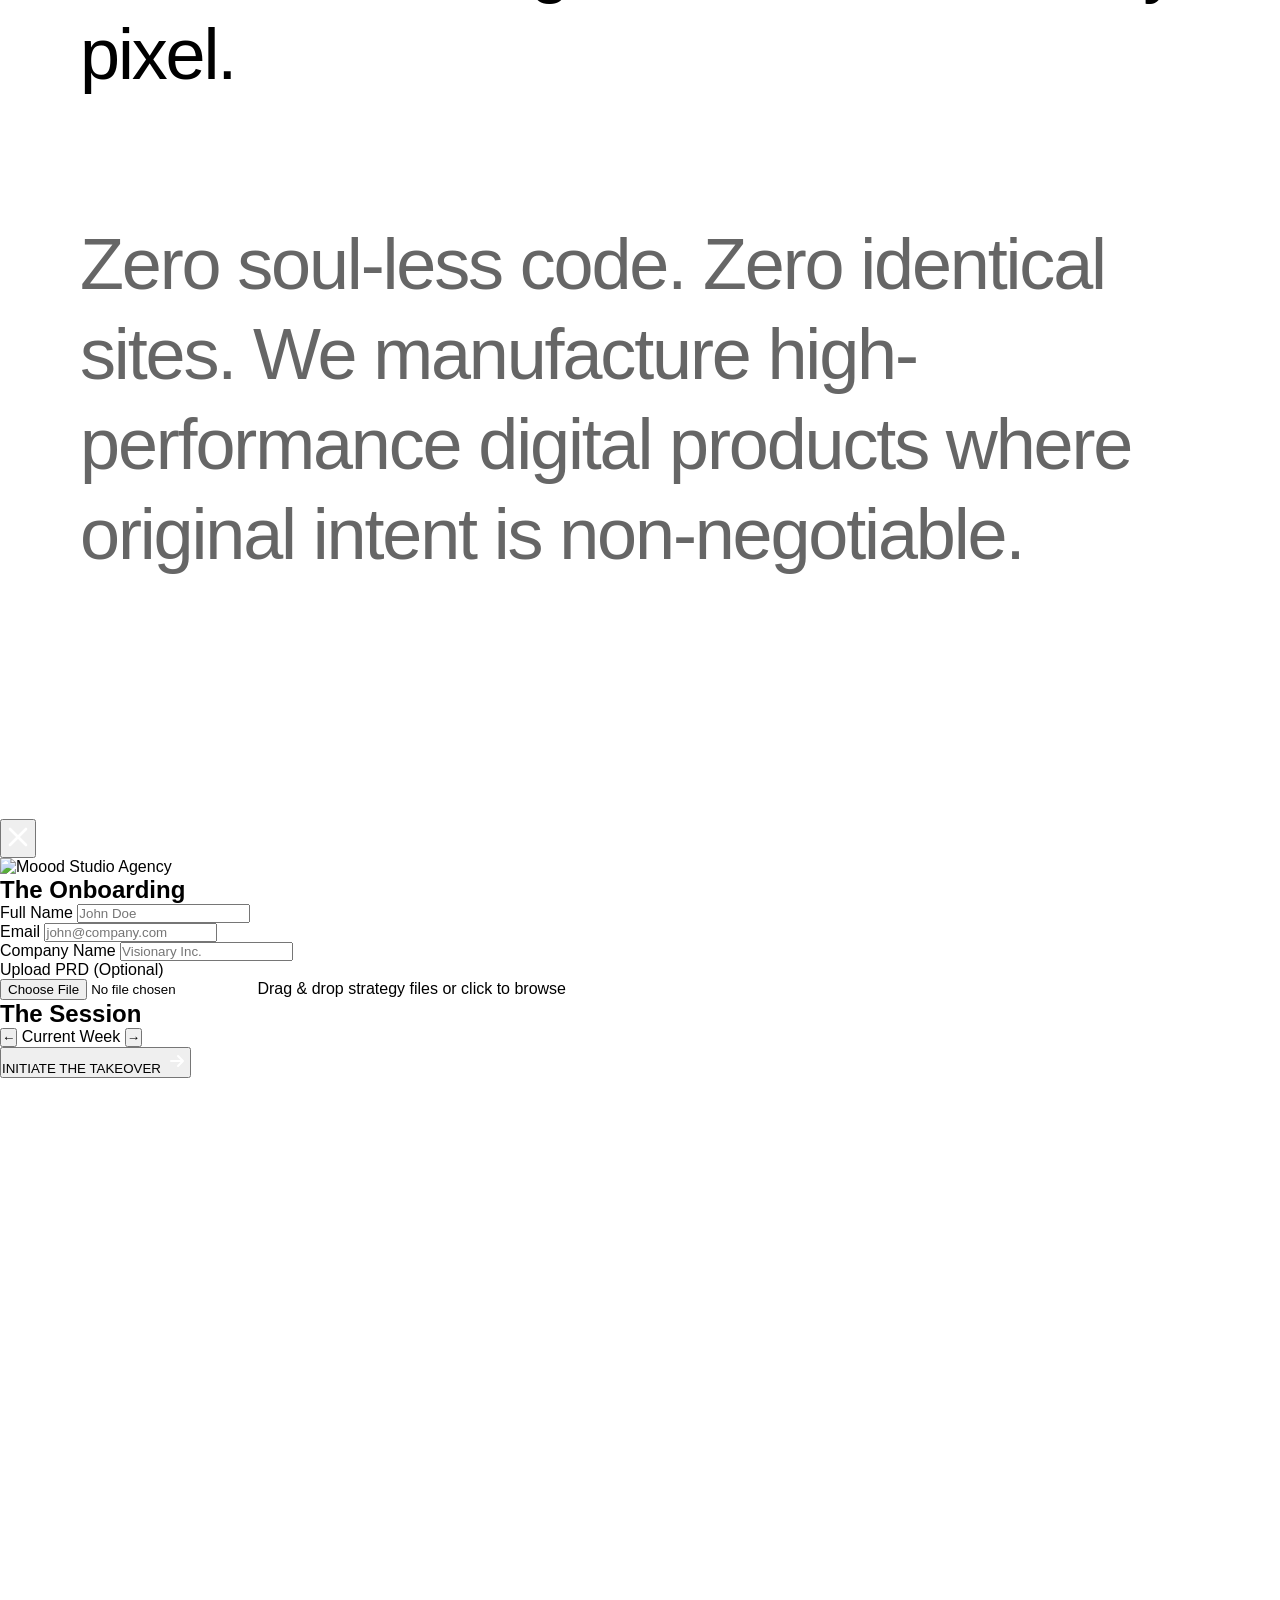
==== commit 9849a683: "copy: refine identity portal messaging for clarity and flow" ====
--- a/index.html
+++ b/index.html
@@ -229,7 +229,7 @@
 
         <div class="portal-container">
             <!-- Left: Onboarding Form -->
-            <div class="portal-form-section">
+            <div class="portal-form-section" id="portalFormSection">
                 <h2 class="portal-title">The Onboarding</h2>
                 <form id="onboardingForm" class="portal-form">
                     <div class="form-group">
@@ -256,7 +256,7 @@
             </div>
 
             <!-- Right: Neural Scheduler -->
-            <div class="portal-scheduler-section">
+            <div class="portal-scheduler-section" id="portalSchedulerSection">
                 <h2 class="portal-title">The Session</h2>
                 <div class="scheduler-controls">
                     <button class="week-nav" id="prevWeek">&larr;</button>
@@ -270,7 +270,7 @@
 
                 <div class="portal-submit-wrapper">
                     <button type="submit" form="onboardingForm" class="portal-submit-btn">
-                        INITIATE THE SECESSION
+                        INITIATE THE TAKEOVER
                         <svg width="24" height="24" viewBox="0 0 24 24" fill="none" xmlns="http://www.w3.org/2000/svg">
                             <path d="M6 12H18M18 12L13 7M18 12L13 17" stroke="white" stroke-width="2"
                                 stroke-linecap="round" stroke-linejoin="round" />
@@ -278,6 +278,27 @@
                     </button>
                 </div>
             </div>
+
+            <!-- Success State (Hidden by default) -->
+            <div id="portalSuccessSection" class="portal-success-section" style="display: none;">
+                <div class="success-content">
+                    <div class="success-icon">
+                        <svg width="64" height="64" viewBox="0 0 24 24" fill="none" xmlns="http://www.w3.org/2000/svg">
+                            <path
+                                d="M22 11.08V12C21.9988 14.1564 21.3005 16.2547 20.0093 17.9818C18.7182 19.709 16.9033 20.9725 14.8354 21.5839C12.7674 22.1953 10.5573 22.1219 8.53447 21.3746C6.51168 20.6273 4.78465 19.2461 3.61096 17.4371C2.43727 15.628 1.87979 13.4881 2.02168 11.3363C2.16356 9.18455 2.99721 7.13631 4.39828 5.49706C5.79935 3.85782 7.69279 2.71537 9.79631 2.24013C11.8998 1.7649 14.1003 1.98234 16.07 2.85999M22 4L12 14.01L9 11.01"
+                                stroke="#4CAF50" stroke-width="2" stroke-linecap="round" stroke-linejoin="round" />
+                        </svg>
+                    </div>
+                    <h2 class="success-title">Identification Successful</h2>
+                    <p class="success-message">Your identity transformation has been initialized. A confirmation email
+                        with your session details has been dispatched.</p>
+                    <div class="booking-details-box">
+                        <p><strong>Session:</strong> <span id="confirmedSession">Monday, March 10 at 10:00 AM</span></p>
+                        <p><strong>Status:</strong> IDENTITY SYNC IN PROGRESS</p>
+                    </div>
+                    <button class="portal-close-btn" onclick="closePortal()">CLOSE PORTAL</button>
+                </div>
+            </div>
         </div>
     </div>
 
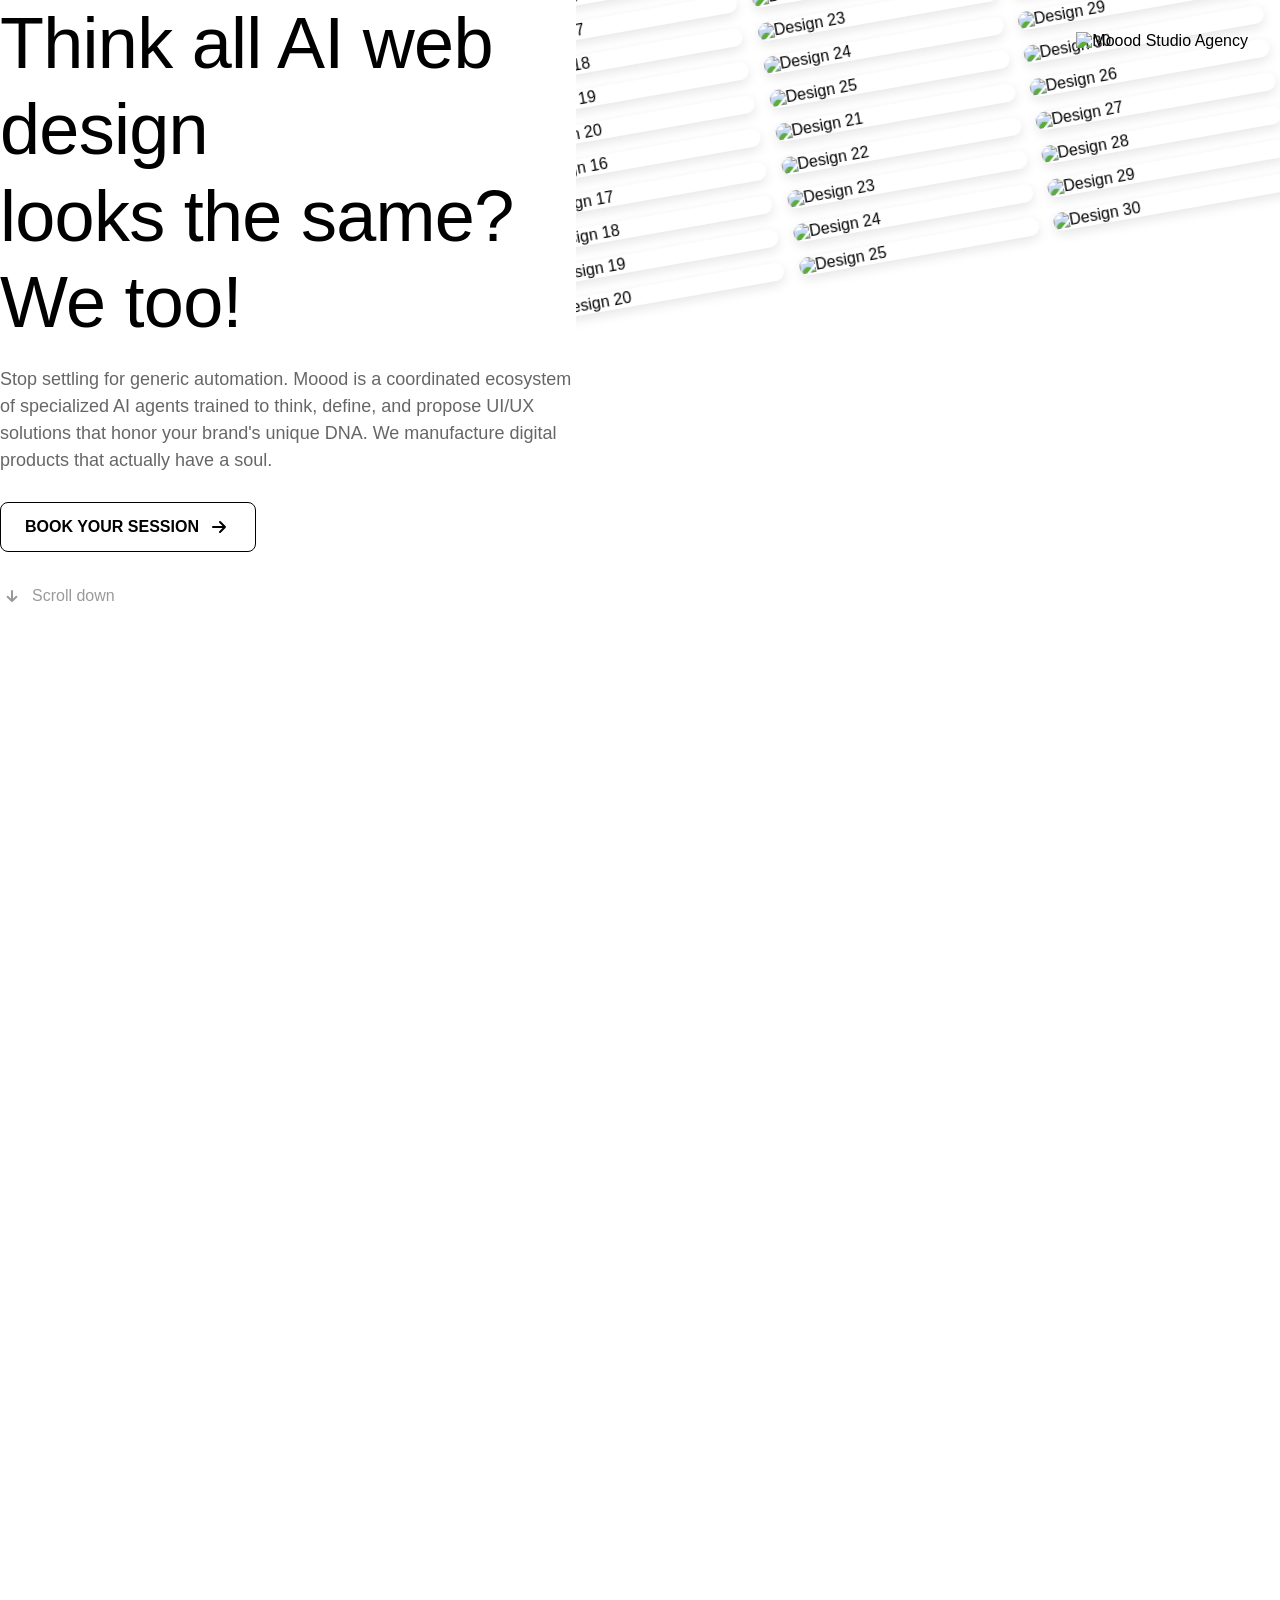
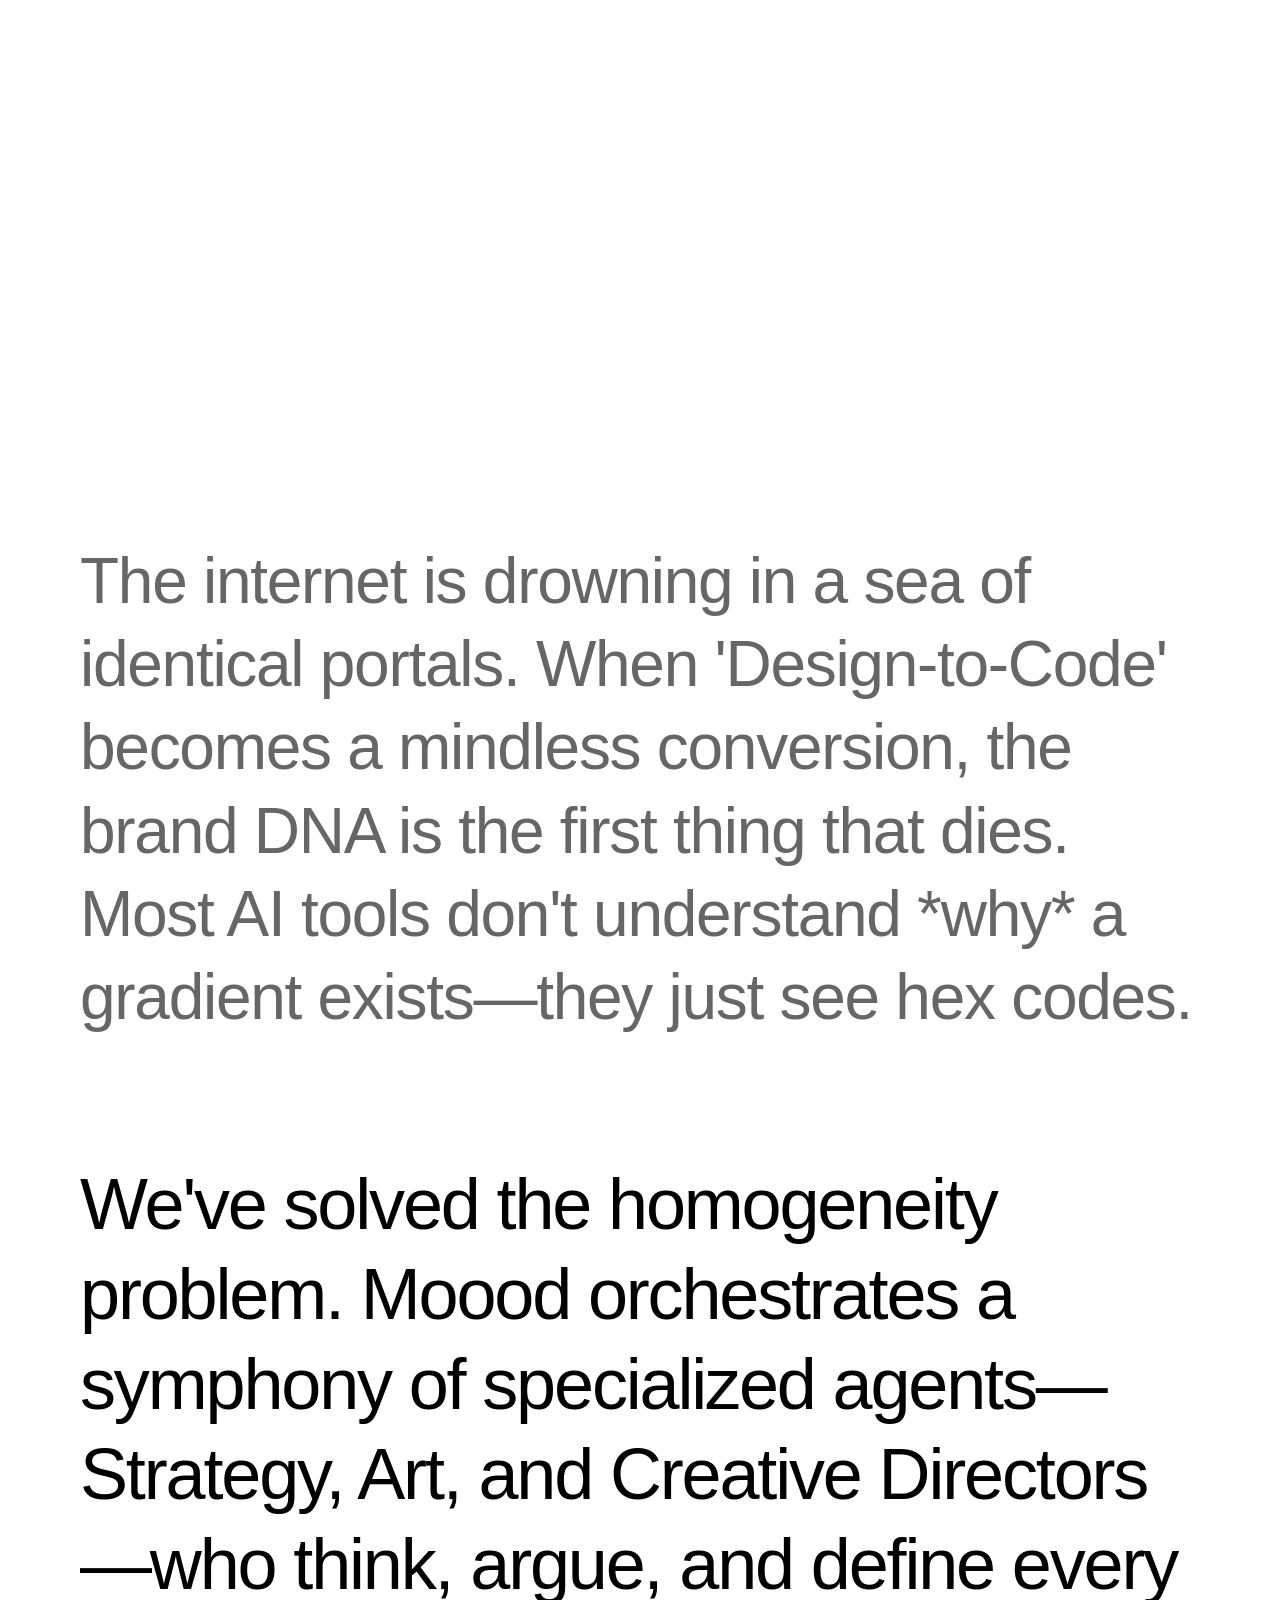
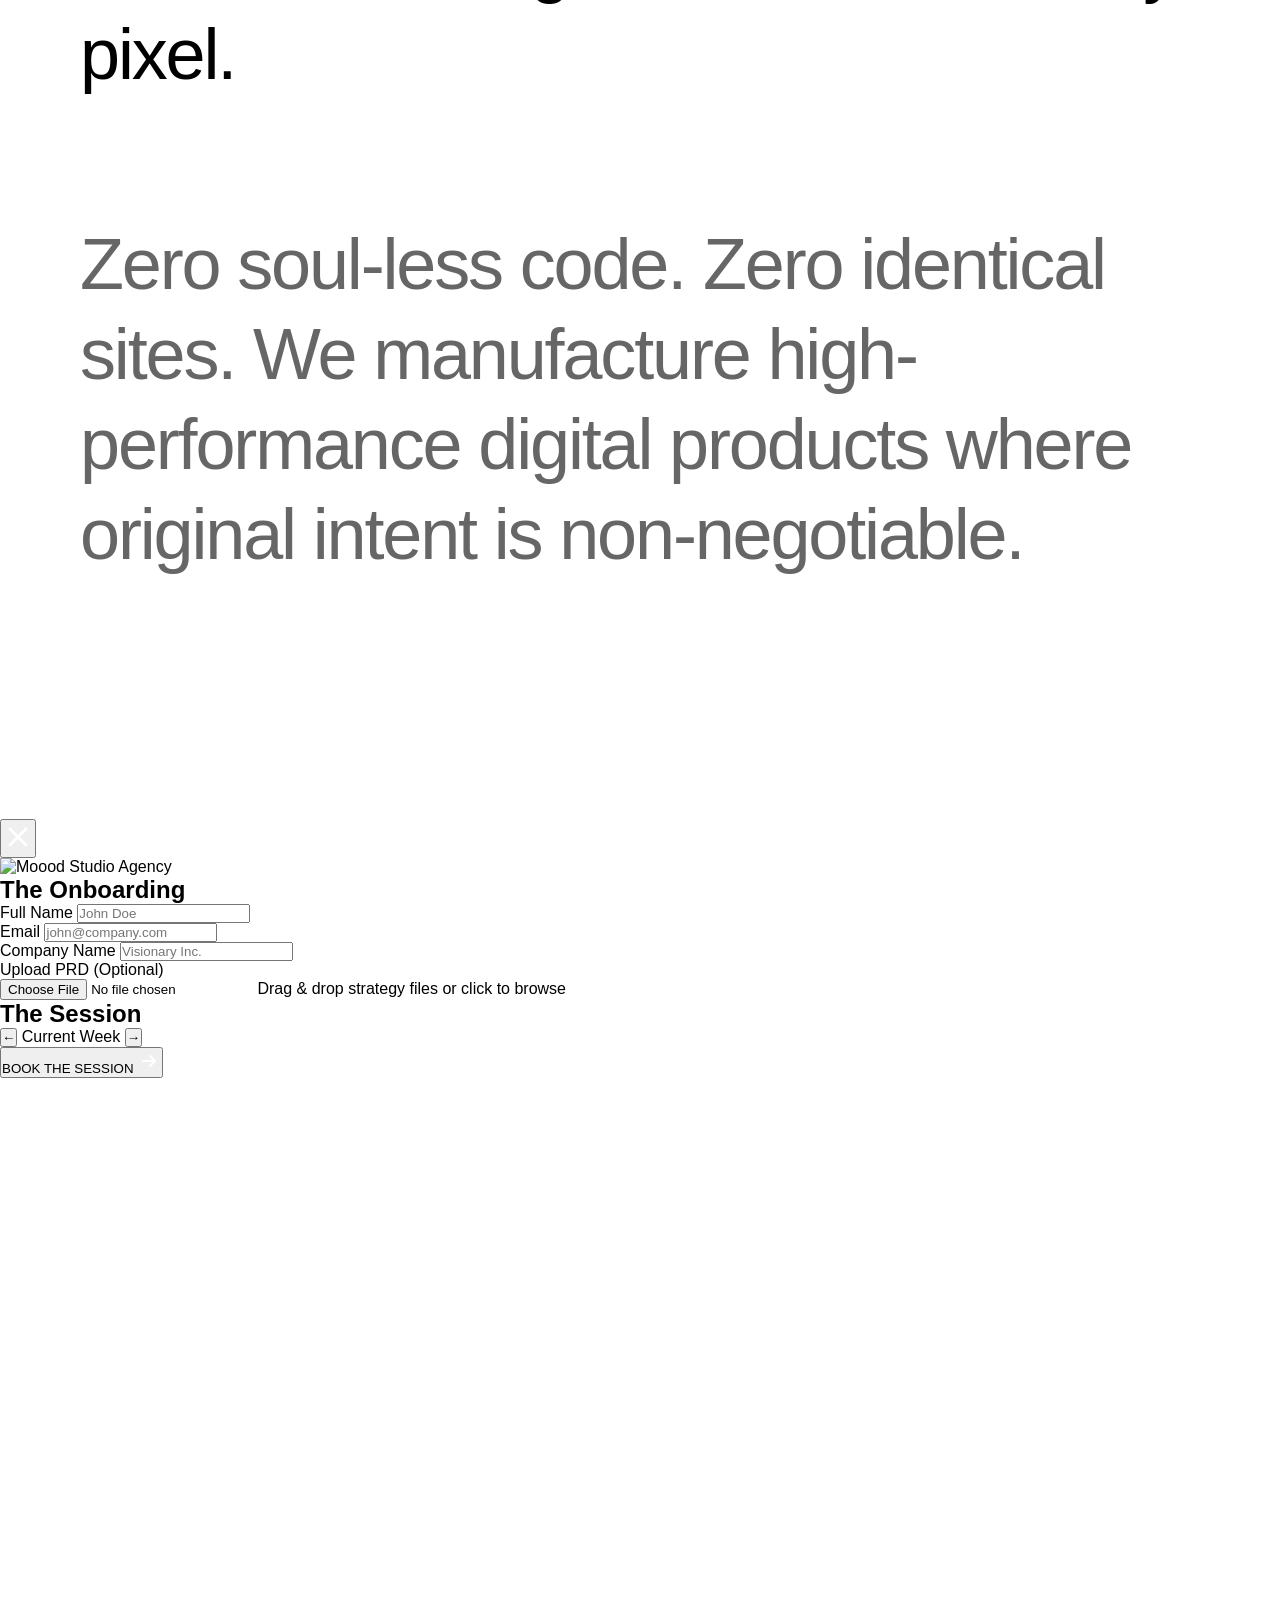
==== commit 0835dd4a: "copy: update all CTAs to 'BOOK YOUR SESSION' for clarity" ====
--- a/index.html
+++ b/index.html
@@ -73,7 +73,7 @@
                 </p>
 
                 <button class="cta-button">
-                    Break the AI-Standard
+                    BOOK YOUR SESSION
                     <svg width="24" height="24" viewBox="0 0 24 24" fill="none" xmlns="http://www.w3.org/2000/svg">
                         <path d="M6 12H18M18 12L13 7M18 12L13 17" stroke="black" stroke-width="2" stroke-linecap="round"
                             stroke-linejoin="round" />
@@ -189,7 +189,7 @@
             <div class="cta-content">
                 <h2 class="cta-headline">Your brand is too good to look this boring.</h2>
                 <button class="cta-button">
-                    Stop Looking Like Them
+                    BOOK YOUR SESSION
                     <svg width="24" height="24" viewBox="0 0 24 24" fill="none" xmlns="http://www.w3.org/2000/svg">
                         <path d="M6 12H18M18 12L13 7M18 12L13 17" stroke="black" stroke-width="2" stroke-linecap="round"
                             stroke-linejoin="round" />
@@ -270,7 +270,7 @@
 
                 <div class="portal-submit-wrapper">
                     <button type="submit" form="onboardingForm" class="portal-submit-btn">
-                        INITIATE THE TAKEOVER
+                        BOOK THE SESSION
                         <svg width="24" height="24" viewBox="0 0 24 24" fill="none" xmlns="http://www.w3.org/2000/svg">
                             <path d="M6 12H18M18 12L13 7M18 12L13 17" stroke="white" stroke-width="2"
                                 stroke-linecap="round" stroke-linejoin="round" />
@@ -289,14 +289,14 @@
                                 stroke="#4CAF50" stroke-width="2" stroke-linecap="round" stroke-linejoin="round" />
                         </svg>
                     </div>
-                    <h2 class="success-title">Identification Successful</h2>
-                    <p class="success-message">Your identity transformation has been initialized. A confirmation email
-                        with your session details has been dispatched.</p>
+                    <h2 class="success-title">Booking Confirmed</h2>
+                    <p class="success-message">Your onboarding call is set. We've sent the details and meeting link to
+                        your email.</p>
                     <div class="booking-details-box">
                         <p><strong>Session:</strong> <span id="confirmedSession">Monday, March 10 at 10:00 AM</span></p>
-                        <p><strong>Status:</strong> IDENTITY SYNC IN PROGRESS</p>
-                    </div>
-                    <button class="portal-close-btn" onclick="closePortal()">CLOSE PORTAL</button>
+                        <p><strong>Status:</strong> SESSION STATUS: CONFIRMED</p>
+                    </div>
+                    <button class="portal-close-btn" onclick="closePortal()">FINALIZE BOOKING</button>
                 </div>
             </div>
         </div>
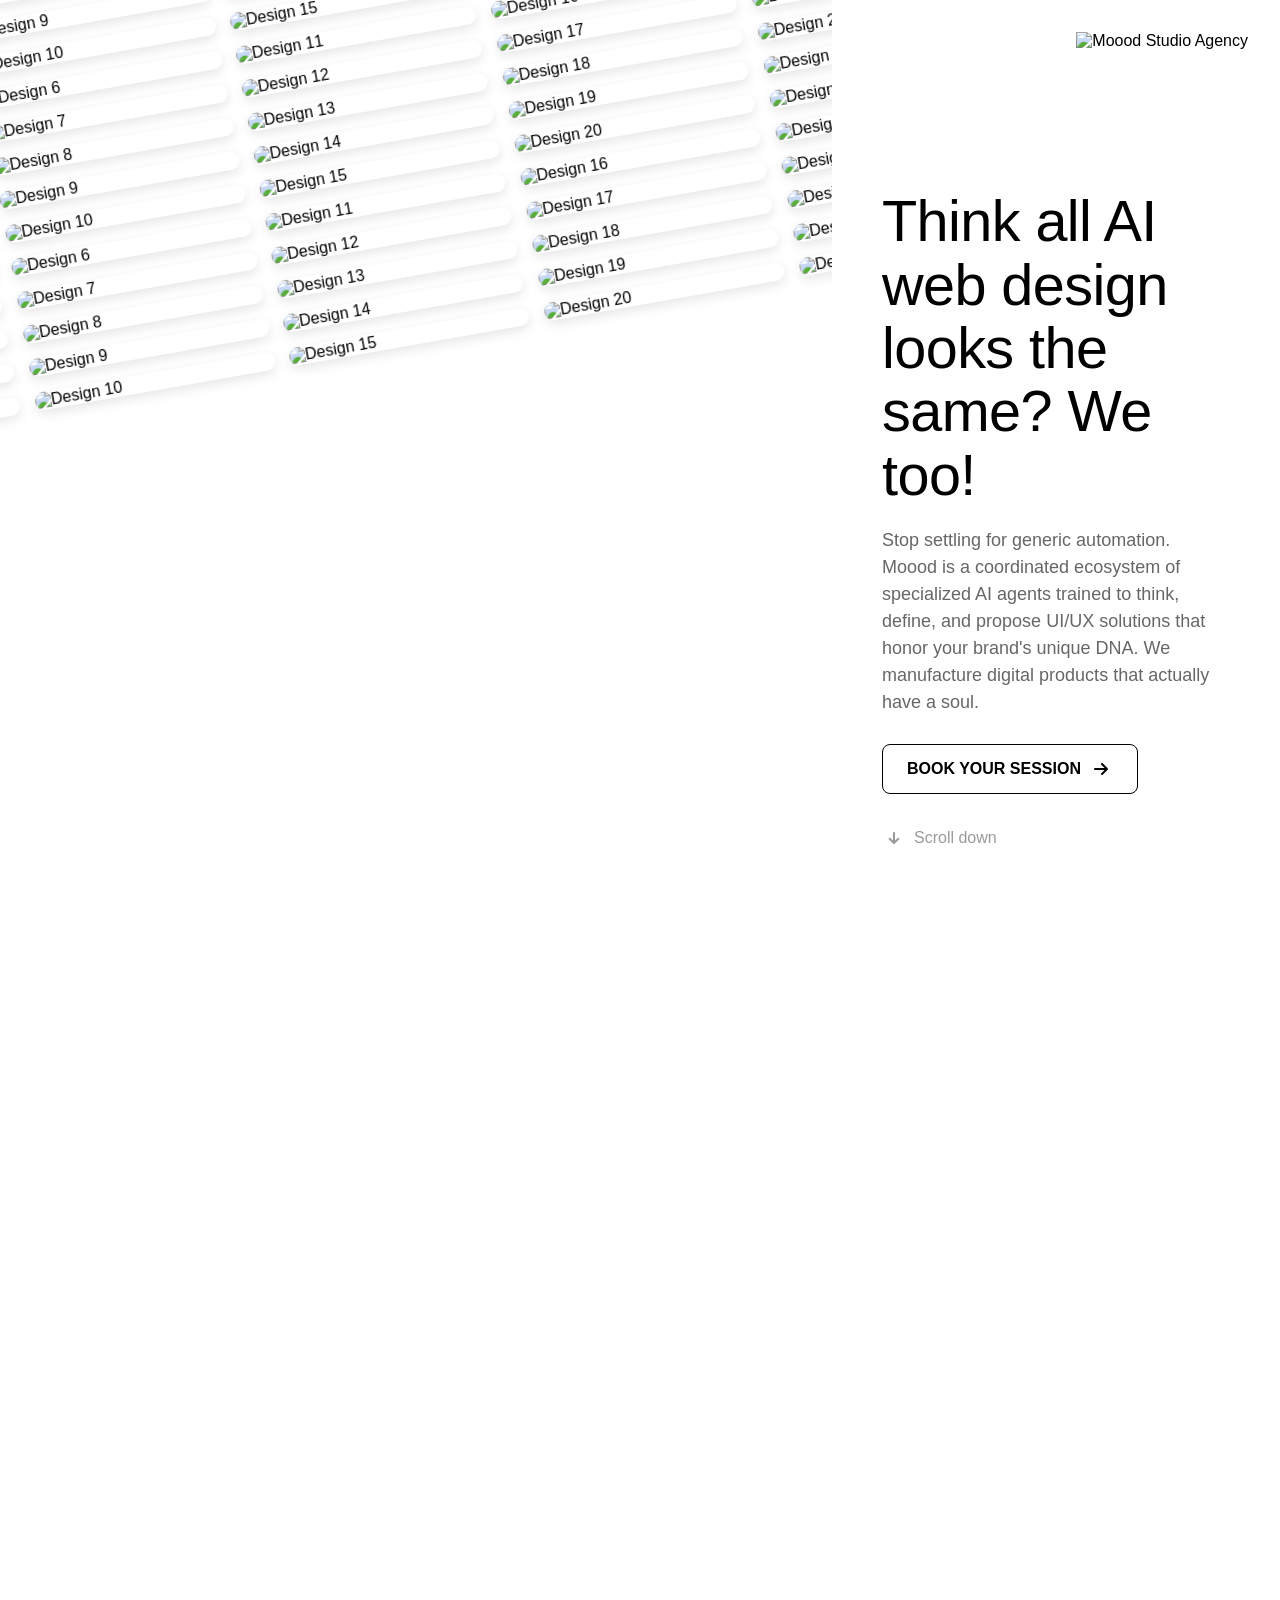
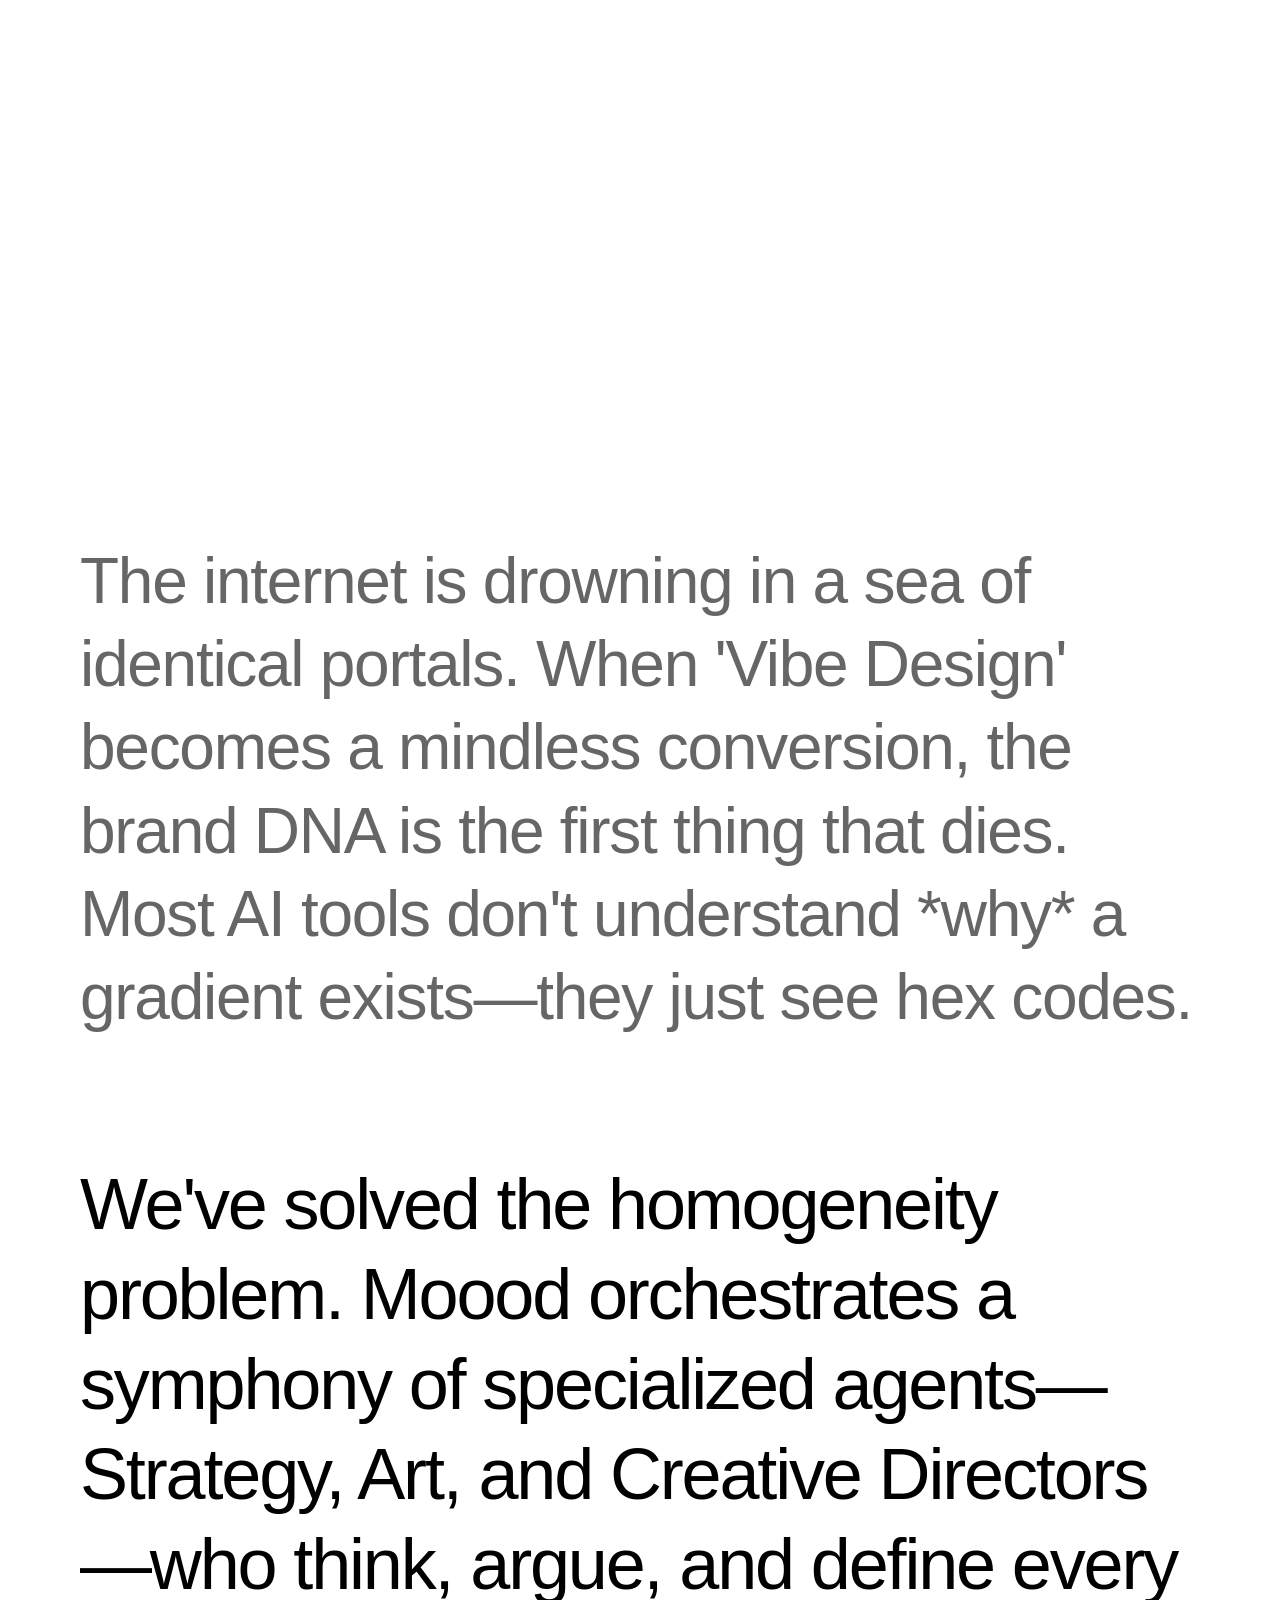
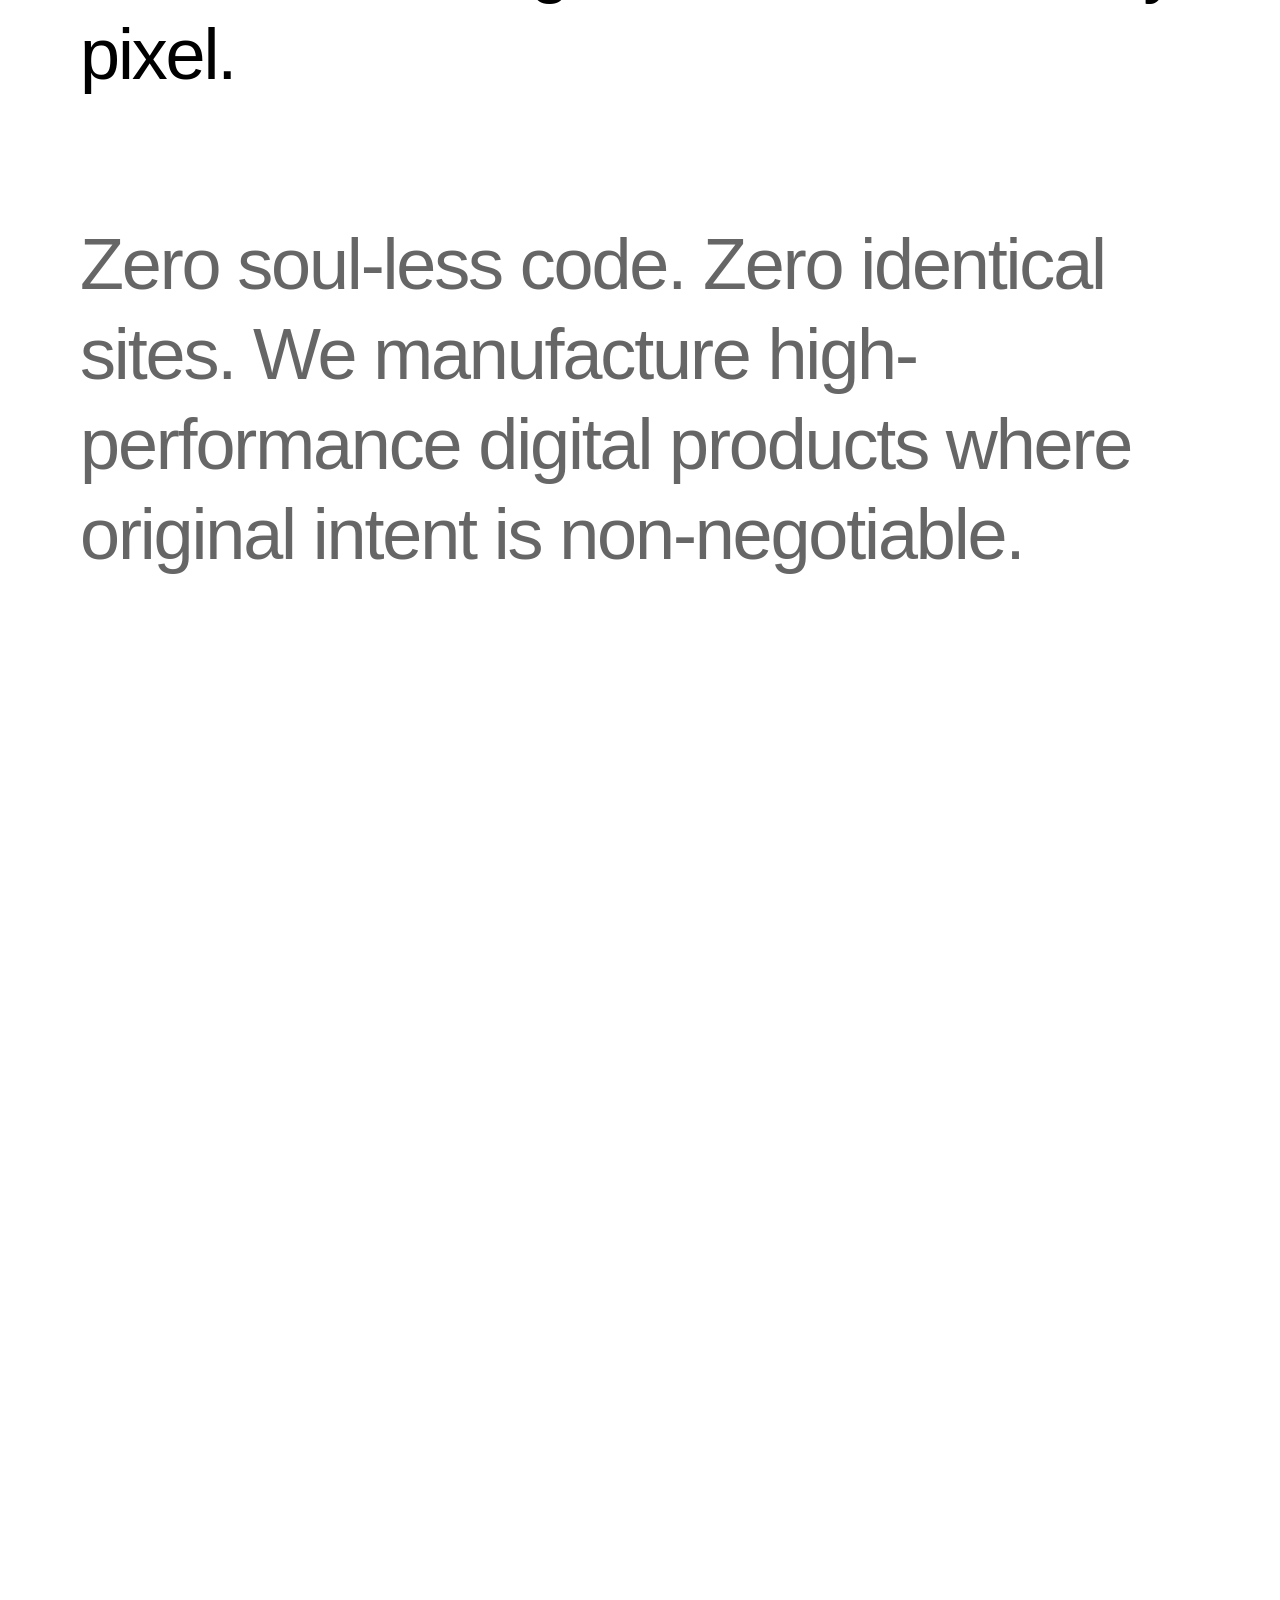
==== commit f9387069: "chore: remove legacy Viiibe project files and unused components" ====
--- a/index.html
+++ b/index.html
@@ -9,7 +9,7 @@
     <meta name="description"
         content="Moood is a coordinated ecosystem of AI agents trained to think, define, and propose UI/UX solutions that honor your brand's unique DNA. We manufacture high-performance web products with cognitive precision.">
     <link rel="stylesheet" href="style.css">
-    <link rel="stylesheet" href="how-it-works.css">
+    <link rel="icon" type="image/png" href="favicon.png">
 </head>
 
 <body>
@@ -62,8 +62,7 @@
         <div class="content-wrapper" id="contentWrapper">
             <div class="content">
                 <h1 class="headline">
-                    Think all AI web design <br>
-                    looks the same? We too!
+                    Think all AI web design looks the same? We too!
                 </h1>
 
                 <p class="description">
@@ -93,13 +92,13 @@
 
     <!-- logo in top right corner - Outside hero container to maintain visibility -->
     <div class="logo">
-        <img src="assets/images/moood-logo.svg" alt="Moood Studio Agency" style="height: 48px;">
+        <img src="assets/images/moood-logo.svg" alt="Moood Studio Agency">
     </div>
 
     <!-- Problem Statement Section -->
     <section class="problem-statement">
         <p class="problem-text">
-            The internet is drowning in a sea of identical portals. When 'Design-to-Code' becomes a mindless
+            The internet is drowning in a sea of identical portals. When 'Vibe Design' becomes a mindless
             conversion, the brand DNA is the first thing that dies. Most AI tools don't understand *why*
             a gradient exists—they just see hex codes.
         </p>
@@ -222,8 +221,7 @@
                 </svg>
             </button>
             <div class="portal-logo">
-                <img src="assets/images/moood-logo.svg" alt="Moood Studio Agency" class="white-logo"
-                    style="height: 48px;">
+                <img src="assets/images/moood-logo.svg" alt="Moood Studio Agency" class="white-logo">
             </div>
         </div>
 
@@ -245,11 +243,23 @@
                         <input type="text" id="companyName" name="companyName" placeholder="Visionary Inc." required>
                     </div>
                     <div class="form-group">
-                        <label for="prdUpload">Upload PRD (Optional)</label>
-                        <div class="file-upload-wrapper">
-                            <input type="file" id="prdUpload" name="prdUpload" accept=".pdf,.doc,.docx">
-                            <span class="file-upload-label">Drag & drop strategy files or click to
-                                browse</span>
+                        <label>Upload Strategy Documents (Optional)</label>
+                        <div id="fileUploadContainer" class="file-upload-container">
+                            <!-- Container for listed files -->
+                            <div id="fileList" class="file-list"></div>
+
+                            <!-- Initial/Empty state: Big dropzone -->
+                            <div class="file-upload-wrapper" id="dropZone">
+                                <input type="file" id="prdUpload" name="prdUpload" accept=".pdf,.doc,.docx,.txt"
+                                    multiple>
+                                <span class="file-upload-label" id="prdUploadLabel">Drag & drop your PRD or Project
+                                    Brief</span>
+                            </div>
+
+                            <!-- Trigger for adding more files when list is visible -->
+                            <button type="button" id="uploadMoreBtn" class="upload-more-btn" style="display: none;">
+                                + Upload another document
+                            </button>
                         </div>
                     </div>
                 </form>
@@ -272,7 +282,7 @@
                     <button type="submit" form="onboardingForm" class="portal-submit-btn">
                         BOOK THE SESSION
                         <svg width="24" height="24" viewBox="0 0 24 24" fill="none" xmlns="http://www.w3.org/2000/svg">
-                            <path d="M6 12H18M18 12L13 7M18 12L13 17" stroke="white" stroke-width="2"
+                            <path d="M6 12H18M18 12L13 7M18 12L13 17" stroke="black" stroke-width="2"
                                 stroke-linecap="round" stroke-linejoin="round" />
                         </svg>
                     </button>
@@ -303,7 +313,6 @@
     </div>
 
     <script src="script.js"></script>
-    <script src="how-it-works.js"></script>
 </body>
 
 </html>
--- a/style.css
+++ b/style.css
@@ -136,7 +136,7 @@
     position: fixed;
     right: 0;
     top: 0;
-    width: 45%;
+    width: 35%;
     height: 100vh;
     z-index: 2;
     background: #fff;
@@ -148,13 +148,33 @@
 /* Content - Fixed to viewport, clipped by JavaScript */
 .content {
     position: fixed;
-    left: calc(55% + 50px);
-    /* 55% is where container starts (100% - 45%), then 50px from that edge */
+    left: calc(65% + 50px);
+    /* 65% is where container starts (100% - 35%), then 50px from that edge */
     bottom: 50px;
-    width: 480px;
-    /* Fixed width - will be clipped by clip-path */
+    width: calc(35% - 100px);
+    /* Fluid width to prevent overflowing window on smaller desktops */
     z-index: 3;
     /* Above the container */
+    transition: opacity 0.4s ease;
+}
+
+.content.content-faded {
+    opacity: 0 !important;
+    pointer-events: none;
+}
+
+/* Cinematic Transitions - Controlled EXCLUSIVELY by active classes */
+.content-wrapper.portal-transitioning {
+    transition: width 0.8s cubic-bezier(0.85, 0, 0.15, 1), background-color 0.8s cubic-bezier(0.85, 0, 0.15, 1) !important;
+    opacity: 1 !important;
+    pointer-events: auto !important;
+}
+
+.content-wrapper.portal-expanded {
+    width: 100% !important;
+    background-color: #0d0d0d !important;
+    opacity: 1 !important;
+    pointer-events: auto !important;
 }
 
 /* Logo in top right corner */
@@ -168,9 +188,9 @@
 }
 
 .headline {
-    font-size: 72px;
+    font-size: clamp(40px, 4.5vw, 72px);
     font-weight: 400;
-    line-height: 1.2;
+    line-height: 1.1;
     margin-bottom: 20px;
     letter-spacing: -0.01em;
     color: #000;
@@ -519,9 +539,9 @@
 
 /* CTA Headline - Same size as main hero headline */
 .cta-headline {
-    font-size: 72px;
+    font-size: clamp(40px, 5vw, 72px);
     font-weight: 400;
-    line-height: 1.2;
+    line-height: 1.1;
     margin-bottom: 40px;
     letter-spacing: -0.01em;
     color: #000;
@@ -857,4 +877,577 @@
     .cta-masonry-column img {
         margin-bottom: 8px;
     }
+}
+
+/* ===== IDENTITY PORTAL LIGHTBOX ===== */
+.portal-overlay {
+    position: fixed;
+    top: 0;
+    left: 0;
+    width: 100%;
+    height: 100%;
+    background: transparent;
+    backdrop-filter: none;
+    -webkit-backdrop-filter: none;
+    z-index: 2000;
+    display: none;
+    /* Controlled via JS */
+    opacity: 0;
+    transition: opacity 0.5s cubic-bezier(0.16, 1, 0.3, 1);
+    color: #fff;
+    overflow-y: auto;
+}
+
+.portal-overlay.active {
+    display: flex;
+    opacity: 1;
+}
+
+.portal-header {
+    position: fixed;
+    top: 40px;
+    left: 80px;
+    right: 80px;
+    display: flex;
+    justify-content: space-between;
+    align-items: center;
+    z-index: 2100;
+}
+
+.portal-close {
+    background: none;
+    border: none;
+    cursor: pointer;
+    padding: 10px;
+    transition: transform 0.3s ease;
+}
+
+.portal-close:hover {
+    transform: rotate(90deg);
+}
+
+
+
+.white-logo {
+    filter: invert(1) brightness(100);
+}
+
+.portal-container {
+    max-width: 1400px;
+    width: 100%;
+    margin: 160px auto 80px;
+    padding: 0 80px;
+    display: grid;
+    grid-template-columns: 1fr 1.5fr;
+    gap: 80px;
+}
+
+.portal-title {
+    font-size: 64px;
+    font-weight: 400;
+    letter-spacing: -0.03em;
+    margin-bottom: 60px;
+    color: #fff;
+}
+
+/* Form Styles */
+.portal-form {
+    display: flex;
+    flex-direction: column;
+    gap: 32px;
+}
+
+.form-group {
+    display: flex;
+    flex-direction: column;
+    gap: 12px;
+}
+
+.form-group label {
+    font-size: 14px;
+    text-transform: uppercase;
+    letter-spacing: 0.1em;
+    color: rgba(255, 255, 255, 0.5);
+}
+
+.form-group input {
+    background: none;
+    border: none;
+    border-bottom: 1px solid rgba(255, 255, 255, 0.2);
+    padding: 16px 0;
+    color: #fff;
+    font-size: 20px;
+    outline: none;
+    transition: border-color 0.3s ease;
+}
+
+.form-group input:focus {
+    border-color: #fff;
+}
+
+.file-upload-wrapper {
+    border: 1px dashed rgba(255, 255, 255, 0.2);
+    padding: 40px;
+    position: relative;
+    text-align: center;
+    cursor: pointer;
+    transition: background 0.3s ease;
+}
+
+.file-upload-wrapper:hover {
+    background: rgba(255, 255, 255, 0.05);
+}
+
+.file-upload-wrapper input {
+    position: absolute;
+    top: 0;
+    left: 0;
+    width: 100%;
+    height: 100%;
+    opacity: 0;
+    cursor: pointer;
+}
+
+.file-upload-label {
+    font-size: 16px;
+    color: rgba(255, 255, 255, 0.4);
+    transition: all 0.3s ease;
+    pointer-events: none;
+    display: block;
+}
+
+/* File List Styles */
+.file-list {
+    display: flex;
+    flex-direction: column;
+    gap: 12px;
+}
+
+.file-item {
+    display: flex;
+    align-items: center;
+    background: rgba(255, 255, 255, 0.05);
+    border: 1px solid rgba(255, 255, 255, 0.1);
+    padding: 12px 16px;
+    border-radius: 8px;
+    animation: slideInFile 0.4s cubic-bezier(0.16, 1, 0.3, 1);
+}
+
+@keyframes slideInFile {
+    from {
+        opacity: 0;
+        transform: translateY(-10px);
+    }
+
+    to {
+        opacity: 1;
+        transform: translateY(0);
+    }
+}
+
+.file-icon {
+    width: 20px;
+    height: 20px;
+    margin-right: 12px;
+    display: flex;
+    align-items: center;
+    justify-content: center;
+    border: 1px solid rgba(255, 255, 255, 0.3);
+    border-radius: 4px;
+    font-size: 8px;
+    font-weight: bold;
+    color: rgba(255, 255, 255, 0.6);
+}
+
+.file-info {
+    flex: 1;
+    overflow: hidden;
+}
+
+.file-name {
+    font-size: 14px;
+    white-space: nowrap;
+    overflow: hidden;
+    text-overflow: ellipsis;
+    display: block;
+}
+
+.file-delete {
+    background: none;
+    border: none;
+    cursor: pointer;
+    padding: 6px;
+    margin-left: 8px;
+    opacity: 0.4;
+    transition: all 0.2s;
+    display: flex;
+    align-items: center;
+    justify-content: center;
+}
+
+.file-delete:hover {
+    opacity: 1;
+    color: #ff4d4d;
+}
+
+.upload-more-btn {
+    background: none;
+    border: 1px dashed rgba(255, 255, 255, 0.2);
+    color: rgba(255, 255, 255, 0.5);
+    padding: 14px;
+    border-radius: 8px;
+    width: 100%;
+    font-size: 13px;
+    font-weight: 500;
+    cursor: pointer;
+    transition: all 0.3s;
+}
+
+.upload-more-btn:hover {
+    border-color: #fff;
+    color: #fff;
+    background: rgba(255, 255, 255, 0.05);
+}
+
+/* Scheduler Styles */
+.scheduler-controls {
+    display: flex;
+    justify-content: flex-start;
+    align-items: center;
+    gap: 24px;
+    margin-bottom: 40px;
+}
+
+.week-nav {
+    background: none;
+    border: 1px solid rgba(255, 255, 255, 0.2);
+    color: #fff;
+    width: 40px;
+    height: 40px;
+    border-radius: 50%;
+    cursor: pointer;
+    transition: all 0.3s ease;
+    display: flex;
+    align-items: center;
+    justify-content: center;
+}
+
+.week-nav:hover {
+    background: #fff;
+    color: #000;
+}
+
+.week-range {
+    font-size: 18px;
+    font-weight: 500;
+}
+
+.calendar-grid {
+    display: flex;
+    flex-direction: column;
+    gap: 32px;
+    margin-bottom: 32px;
+}
+
+/* Day Cards Row */
+.days-row {
+    display: flex;
+    gap: 12px;
+    overflow-x: auto;
+    padding-bottom: 8px;
+    scrollbar-width: none;
+    /* Firefox */
+}
+
+.days-row::-webkit-scrollbar {
+    display: none;
+    /* Chrome/Safari */
+}
+
+.day-card {
+    flex: 1;
+    min-width: 100px;
+    background: rgba(255, 255, 255, 0.03);
+    border: 1px solid rgba(255, 255, 255, 0.1);
+    padding: 20px 10px;
+    text-align: center;
+    cursor: pointer;
+    transition: all 0.3s cubic-bezier(0.16, 1, 0.3, 1);
+    display: flex;
+    flex-direction: column;
+    gap: 4px;
+}
+
+.day-card:hover:not(.disabled) {
+    background: rgba(255, 255, 255, 0.08);
+    border-color: rgba(255, 255, 255, 0.3);
+}
+
+.day-card.active {
+    background: #fff;
+    border-color: #fff;
+    color: #000;
+}
+
+.day-card.disabled {
+    opacity: 0.2;
+    cursor: not-allowed;
+    filter: grayscale(1);
+}
+
+.day-name {
+    font-size: 11px;
+    text-transform: uppercase;
+    letter-spacing: 0.1em;
+    font-weight: 600;
+    opacity: 0.6;
+}
+
+.day-card.active .day-name {
+    opacity: 0.8;
+}
+
+.day-number {
+    font-size: 24px;
+    font-weight: 500;
+}
+
+/* Time Selection Area */
+.time-slots-container {
+    animation: slideUp 0.4s ease-out;
+}
+
+@keyframes slideUp {
+    from {
+        opacity: 0;
+        transform: translateY(10px);
+    }
+
+    to {
+        opacity: 1;
+        transform: translateY(0);
+    }
+}
+
+.time-slots-grid {
+    display: grid;
+    grid-template-columns: repeat(4, 1fr);
+    gap: 12px;
+}
+
+.time-slot {
+    background: rgba(255, 255, 255, 0.05);
+    border: 1px solid rgba(255, 255, 255, 0.1);
+    color: rgba(255, 255, 255, 0.8);
+    padding: 12px;
+    text-align: center;
+    cursor: pointer;
+    transition: all 0.3s ease;
+    font-size: 14px;
+}
+
+.time-slot:hover {
+    background: rgba(255, 255, 255, 0.15);
+    border-color: rgba(255, 255, 255, 0.4);
+}
+
+.time-slot.active {
+    background: #fff;
+    color: #000;
+    border-color: #fff;
+}
+
+.time-slot.disabled {
+    opacity: 0.3;
+    pointer-events: none;
+    text-decoration: line-through;
+}
+
+.timezone-indicator {
+    margin-top: 32px;
+    font-size: 11px;
+    color: rgba(255, 255, 255, 0.4);
+    letter-spacing: 0.05em;
+    text-align: center;
+}
+
+.portal-submit-wrapper {
+    margin-top: 40px;
+    border-top: 1px solid rgba(255, 255, 255, 0.1);
+    padding-top: 40px;
+}
+
+.portal-submit-btn {
+    background: #fff;
+    color: #000;
+    border: none;
+    padding: 24px 48px;
+    font-size: 14px;
+    font-weight: 600;
+    letter-spacing: 0.2em;
+    cursor: pointer;
+    display: flex;
+    align-items: center;
+    gap: 16px;
+    transition: all 0.3s ease;
+    margin-left: auto;
+}
+
+.portal-submit-btn:hover {
+    padding-right: 56px;
+    background: rgba(255, 255, 255, 0.9);
+}
+
+/* Mobile Adjustments for Portal */
+@media (max-width: 1024px) {
+    .portal-container {
+        grid-template-columns: 1fr;
+        padding: 0 40px;
+        gap: 60px;
+    }
+
+    .portal-header {
+        left: 40px;
+        right: 40px;
+    }
+}
+
+@media (max-width: 768px) {
+    .portal-title {
+        font-size: 40px;
+        margin-bottom: 40px;
+    }
+
+    .portal-header {
+        top: 20px;
+        left: 20px;
+        right: 20px;
+    }
+
+    .portal-container {
+        margin-top: 100px;
+        padding: 0 24px;
+    }
+
+    .time-slots-grid {
+        grid-template-columns: repeat(2, 1fr);
+    }
+
+    .day-card {
+        min-width: 80px;
+        padding: 15px 5px;
+    }
+
+    .day-number {
+        font-size: 18px;
+    }
+}
+
+/* Success Section Styles */
+.portal-success-section {
+    grid-column: 1 / -1;
+    display: flex;
+    justify-content: center;
+    align-items: center;
+    min-height: 400px;
+    text-align: center;
+    animation: fadeIn 0.6s cubic-bezier(0.16, 1, 0.3, 1);
+}
+
+.success-content {
+    max-width: 600px;
+    width: 100%;
+}
+
+.success-icon {
+    margin-bottom: 32px;
+}
+
+.success-icon svg {
+    stroke-dasharray: 100;
+    stroke-dashoffset: 100;
+    animation: dash 1.5s ease-in-out forwards;
+}
+
+@keyframes dash {
+    to {
+        stroke-dashoffset: 0;
+    }
+}
+
+@keyframes fadeIn {
+    from {
+        opacity: 0;
+        transform: translateY(20px);
+    }
+
+    to {
+        opacity: 1;
+        transform: translateY(0);
+    }
+}
+
+.success-title {
+    font-size: 56px;
+    font-weight: 400;
+    letter-spacing: -0.02em;
+    margin-bottom: 24px;
+    color: #fff;
+}
+
+.success-message {
+    font-size: 20px;
+    line-height: 1.6;
+    color: rgba(255, 255, 255, 0.6);
+    margin-bottom: 40px;
+}
+
+.booking-details-box {
+    background: rgba(255, 255, 255, 0.05);
+    border: 1px solid rgba(255, 255, 255, 0.1);
+    padding: 32px;
+    border-radius: 12px;
+    margin-bottom: 48px;
+    text-align: left;
+}
+
+.booking-details-box p {
+    margin: 12px 0;
+    font-size: 16px;
+    color: rgba(255, 255, 255, 0.8);
+}
+
+.booking-details-box strong {
+    color: #fff;
+    text-transform: uppercase;
+    font-size: 12px;
+    letter-spacing: 0.1em;
+    margin-right: 12px;
+}
+
+.portal-close-btn {
+    background: #fff;
+    color: #000;
+    border: none;
+    padding: 20px 40px;
+    font-size: 14px;
+    font-weight: 600;
+    letter-spacing: 0.2em;
+    cursor: pointer;
+    transition: all 0.3s ease;
+}
+
+.portal-close-btn:hover {
+    background: rgba(255, 255, 255, 0.9);
+    transform: scale(1.05);
+}
+
+@media (max-width: 768px) {
+    .success-title {
+        font-size: 32px;
+    }
+
+    .success-message {
+        font-size: 16px;
+    }
 }
